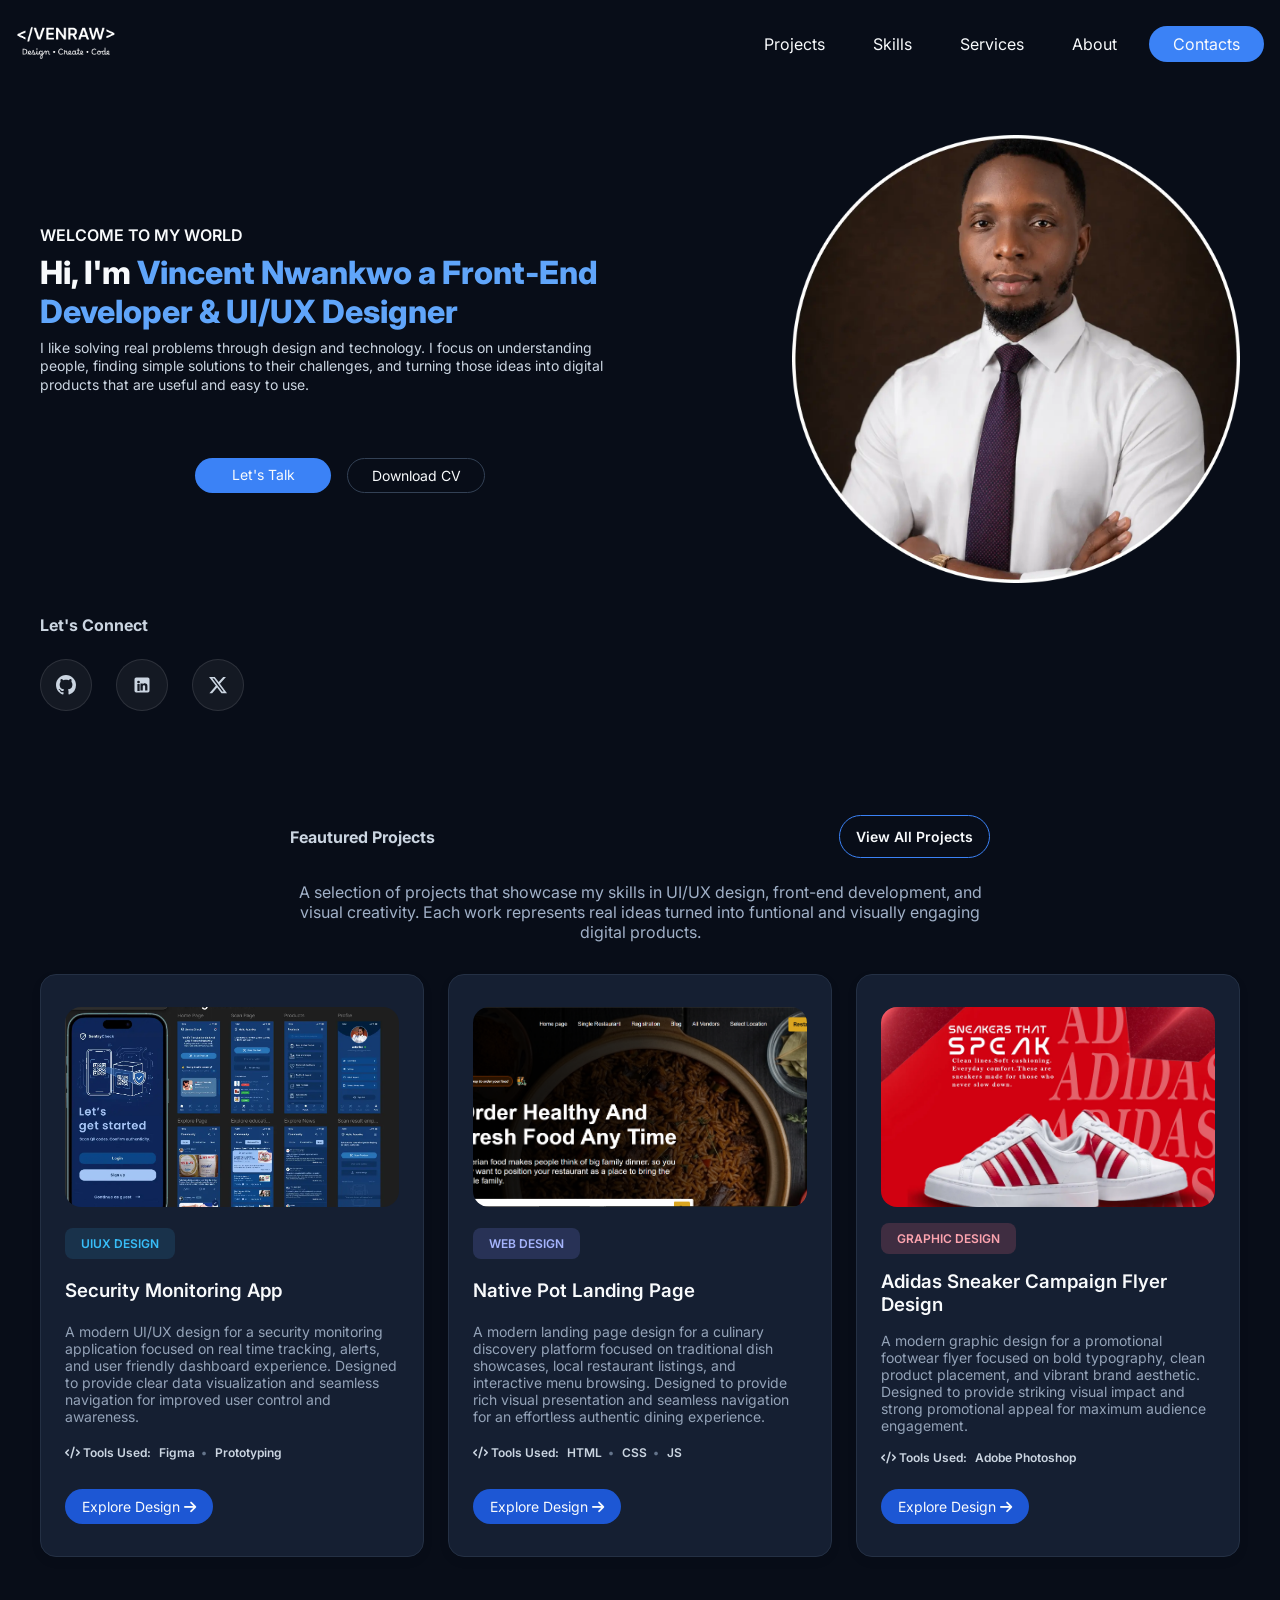
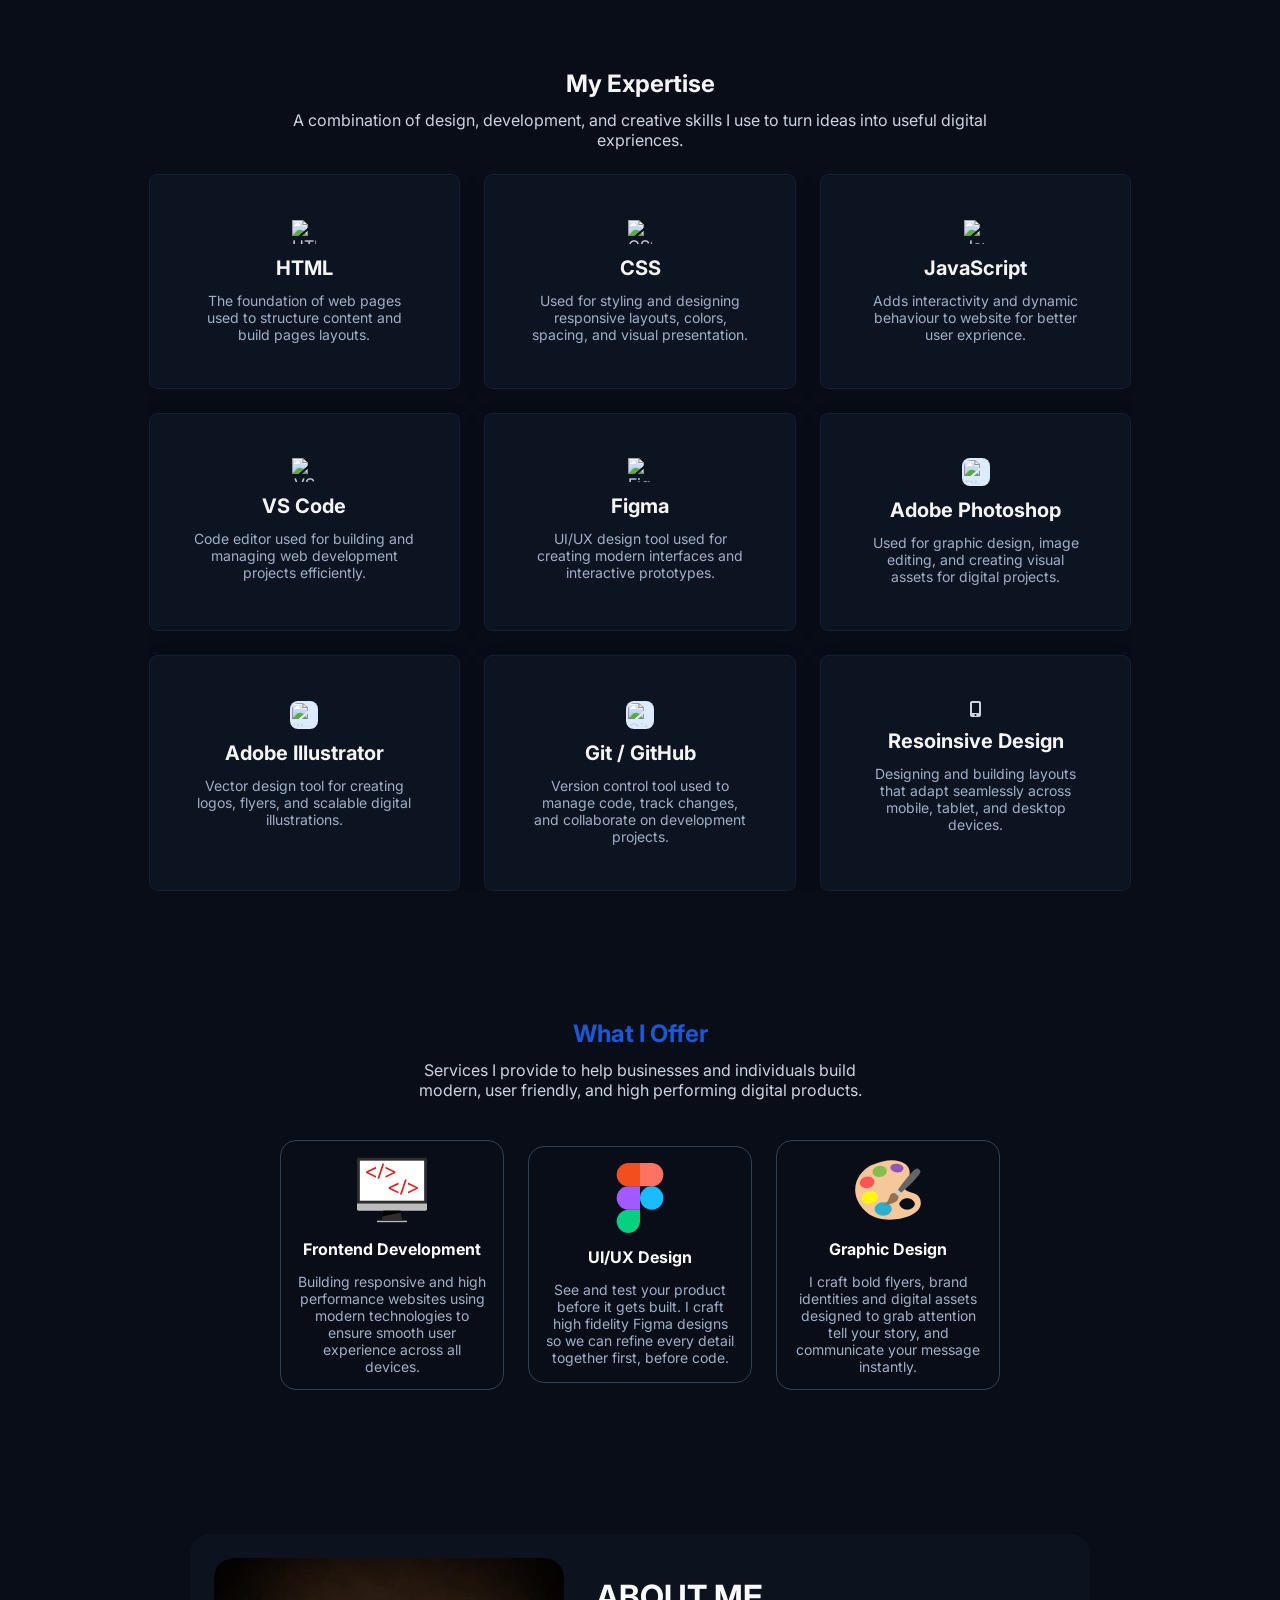
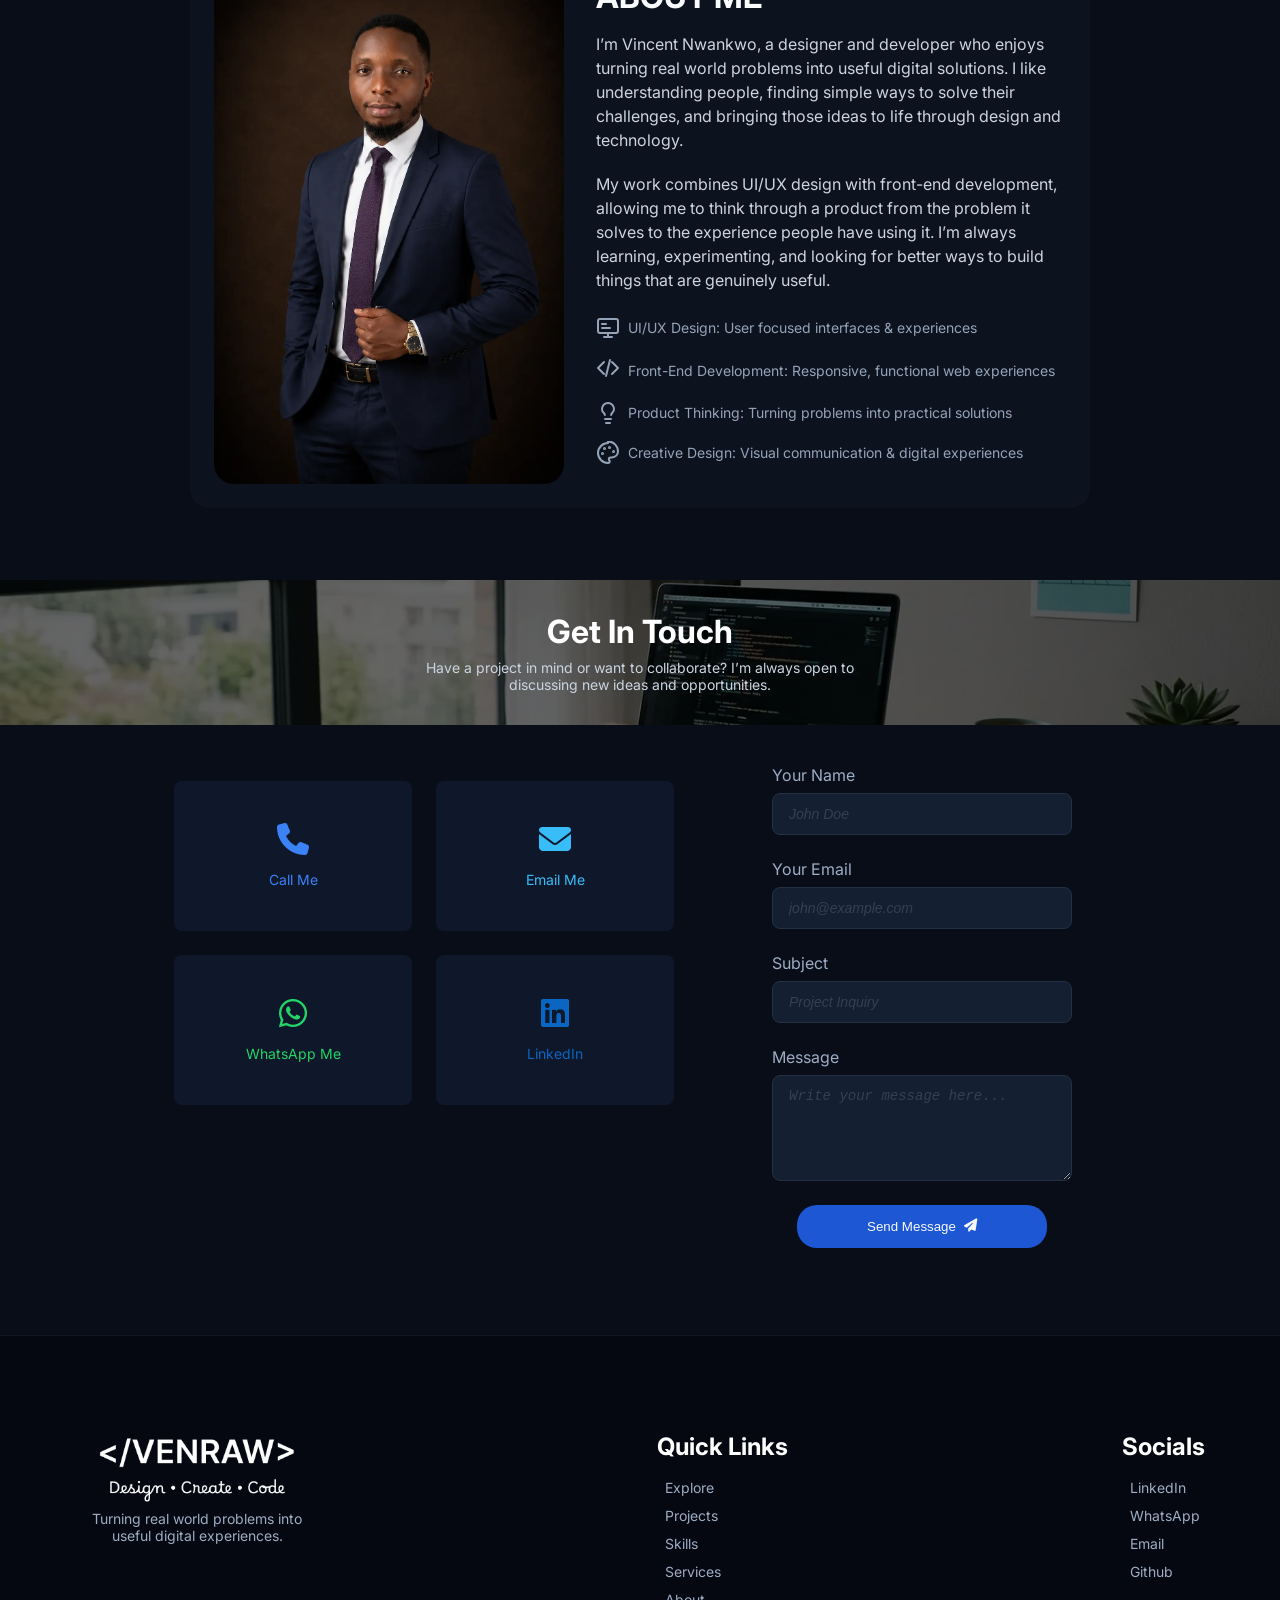
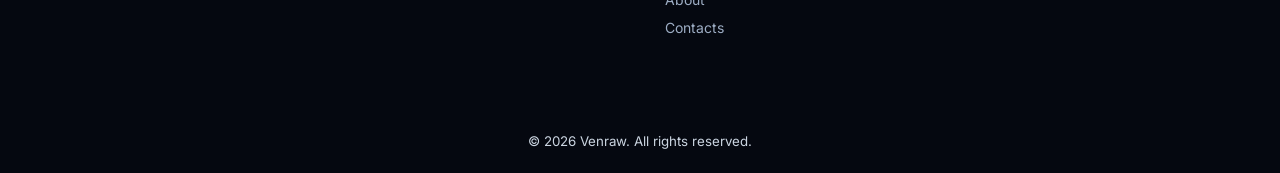
==== index.html @ 423391ce "repaired the broken link on my form" ====
<!DOCTYPE html>
<html lang="en">
<head>
    <meta charset="UTF-8">
    <meta name="viewport" content="width=device-width, initial-scale=1.0">

    <!--------------------------------FONT LINK-------------------------------------->
    <link href="https://fonts.googleapis.com/css2?family=Poppins:wght@300;400;600;700&display=swap" rel="stylesheet">
    <link href="https://fonts.googleapis.com/css2?family=Inter:wght@300;400;500;600;700&display=swap" rel="stylesheet">
    <link rel="stylesheet" href="https://cdnjs.cloudflare.com/ajax/libs/font-awesome/6.5.1/css/all.min.css">
    <link rel="stylesheet" href="https://cdnjs.cloudflare.com/ajax/libs/font-awesome/6.5.1/css/all.min.css">

    <!--------CSS STYLE SHEET------------------->
    <link rel="stylesheet" href="portfolio.css">

    <title>Venraw Portfolio</title>
</head>
<body>
    
    <!-- ======================================================================= -->
    <!-- TOP SECTION                                                            -->
    <!-- ======================================================================= -->
    
    <section class="top-section">

        <!--------------------------------BRIEF BIO-------------------------------------->
        <header class="navLinks-logo">
            <div>
                <img src="figma Ven Logo.png" alt="" width="100">
            </div>

            <div class="overlay" id="overlay"></div>

            <nav class="nav-link">
                <div class="menu-content">
                    <ul>
                        <button class="close-btn" id="close-btn">&times;</button>

                        <li class="nav-link2">
                            <a href="">Projects</a>
                        </li>
                        
                        <li class="nav-link2">
                            <a href="">Skills</a>
                        </li>

                        <li class="nav-link2">
                            <a href="">Services</a>
                        </li>

                        <li class="nav-link2">
                            <a href="">About</a>
                        </li>

                        <li>
                            <a href="" class="contacts">Contacts</a>
                        </li>
                    </ul>
                </div>
            </nav>

            <button class="menu-btn" aria-label="Toggle Menu">
                <i class="fa-solid fa-bars" class="menu-btn"></i>
            </button>

        </header>


        <!----------------------------HERO SECTION-------------------------------------->
        <article class="hero-section">
            <div class="hero-text">
                <p class="welcome-to-world">WELCOME TO MY WORLD</p>
                
                <h1>Hi, I'm <span class="hero-textspan">Vincent Nwankwo a Front-End Developer & UI/UX Designer</span></h1>

                <p id="brief-bio">I like solving real problems through design and technology. I focus on understanding people, finding simple solutions to their challenges, and turning those ideas into digital products that are useful and easy to use.</p>

                <div class="download-talk">
                    <a href="https://wa.me/2347018208001" target="_blank" rel="noopener" class="lets-talk">Let's Talk</a>
                    
                    <a href="vincent CV.docx" download class="download-cv">Download CV</a>
                </div>


            </div>

            <img src="profile-pic.webp" alt="" width="400" loading="lazy" class="profile-picture">
        </article>

        <!----------------------------SOCIAL CONNECT-------------------------------------->
        <div class="social-connect">
            <h4>Let's Connect</h4>

            <div class="social-account">
                <a href="https://github.com/venraw" target="_blank" aria-label="GitHub">
                        <svg xmlns="http://www.w3.org/2000/svg" width="24" height="24" viewBox="0 0 24 24" fill="currentColor">
                        <path d="M12 0C5.37 0 0 5.37 0 12c0 5.31 3.435 9.795 8.205 11.385.6.105.825-.255.825-.57 0-.285-.015-1.23-.015-2.235-3.015.555-3.795-.735-4.035-1.41-.135-.345-.72-1.41-1.23-1.695-.42-.225-1.02-.78-.015-.795.945-.015 1.62.87 1.845 1.23 1.08 1.815 2.805 1.305 3.495.99.105-.78.42-1.305.765-1.605-2.67-.3-5.46-1.335-5.46-5.925 0-1.305.465-2.385 1.23-3.225-.12-.3-.54-1.53.12-3.18 0 0 1.005-.315 3.3 1.23.96-.27 1.98-.405 3-.405s2.04.135 3 .405c2.295-1.56 3.3-1.23 3.3-1.23.66 1.65.24 2.88.12 3.18.765.84 1.23 1.905 1.23 3.225 0 4.605-2.805 5.625-5.475 5.925.435.375.81 1.095.81 2.22 0 1.605-.015 2.895-.015 3.3 0 .315.225.69.825.57A12.02 12.02 0 0024 12c0-6.63-5.37-12-12-12z"/>
                    </svg>
                </a>


                <a href="https://www.linkedin.com/in/vincent-nwankwo-5ba772208?utm_source=share_via&utm_content=profile&utm_medium=member_android" target="_blank" aria-label="LinkedIn">
                        <svg xmlns="http://www.w3.org/2000/svg" width="24" height="24" viewBox="0 0 24 24" fill="currentColor">
                            <path d="M19 3a2 2 0 0 1 2 2v14a2 2 0 0 1-2 2H5a2 2 0 0 1-2-2V5a2 2 0 0 1 2-2h14m-.5 15.5v-5.3a3.26 3.26 0 0 0-3.26-3.26c-.85 0-1.84.52-2.28 1.3v-1.11h-2.79v8.37h2.79v-4.93c0-.77.62-1.4 1.39-1.4a1.4 1.4 0 0 1 1.4 1.4v4.93h2.75M6.46 10.9v8.37H9.2V10.9H6.46M7.83 6.78a1.63 1.63 0 1 0 0 3.26 1.63 1.63 0 0 0 0-3.26z"/>
                        </svg>
                </a>


                <a href="https://x.com/V3NRAW" target="_blank" aria-label="X (formerly Twitter)">
                        <svg xmlns="http://www.w3.org/2000/svg" width="24" height="24" viewBox="0 0 24 24" fill="currentColor">
                            <path d="M18.244 2.25h3.308l-7.227 8.26 8.502 11.24H16.17l-5.214-6.817L4.99 21.75H1.68l7.73-8.835L1.254 2.25H8.08l4.713 6.231zm-1.161 17.52h1.833L7.084 4.126H5.117z"/>
                        </svg>
                </a>
            </div>

        </div>

    </section>


    <!-- ======================================================================= -->
    <!-- PROJECT SECTION                                                            -->
    <!-- ======================================================================= -->
    <section class="project-section">
         <!--------------------------------PROJECT LIST & CARD-------------------------------------->
        <div class="project-list">

            <div class="project-heading-all">
                <div class="project-list-heading">
                    <h4>Feautured Projects</h4>
                    <a href="" target="_blank" aria-label="Projects">View All Projects</a>
                </div>

                <p class="project-intro">A selection of projects that showcase my skills in UI/UX design, front-end development, and visual creativity. Each work represents real ideas turned into funtional and visually engaging digital products.</p>
            </div>

            <div class="project-card-all">

                <div class="project-card">
                    <img src="sentrycheck 2.webp" alt="sentrycheck" class="product-screenshot" loading="lazy">

                    <p class="project-type">UIUX DESIGN</p>

                    <h3>Security Monitoring App</h3>

                    <p class="project-description">
                        A modern UI/UX design for a security monitoring application focused on real time tracking, alerts, and user friendly dashboard experience. Designed to provide clear data visualization and seamless navigation for improved user control and awareness.
                    </p>

                    <div class="project-tools">
                        <span><i class="fa-solid fa-code"></i> Tools Used:</span>
                        <span class="tech-tag">Figma</span>
                        <!----<span class="tech-tag">Design System</span>-->
                        <span class="tech-tag">Prototyping</span>
                    </div>

                    <a href="#" class="explore-btn">
                        Explore Design <i class="fa-solid fa-arrow-right"></i>
                    </a>

                </div>

                <div class="project-card">
                    <img src="Restaurant.png" alt="sentrycheck" class="product-screenshot" loading="lazy">

                    <p class="project-type2">WEB DESIGN</p>

                    <h3>Native Pot Landing Page</h3>

                    <p class="project-description">
                        A modern landing page design for a culinary discovery platform focused on traditional dish showcases, local restaurant listings, and interactive menu browsing. Designed to provide rich visual presentation and seamless navigation for an effortless authentic dining experience.
                    </p>

                    <div class="project-tools">
                        <span><i class="fa-solid fa-code"></i> Tools Used:</span>
                        <span class="tech-tag">HTML</span>
                        <span class="tech-tag">CSS</span>
                        <span class="tech-tag">JS</span>
                    </div>

                    <a href="#" class="explore-btn">
                        Explore Design <i class="fa-solid fa-arrow-right"></i>
                    </a>

                </div>

                <div class="project-card">
                    <img src="Adiddas flyer 2.webp" alt="sentrycheck" class="product-screenshot" loading="lazy">

                    <p class="project-type3">GRAPHIC DESIGN</p>

                    <h3>Adidas Sneaker Campaign Flyer Design</h3>

                    <p class="project-description">
                        A modern graphic design for a promotional footwear flyer focused on bold typography, clean product placement, and vibrant brand aesthetic. Designed to provide striking visual impact and strong promotional appeal for maximum audience engagement.
                    </p>

                    <div class="project-tools">
                        <span><i class="fa-solid fa-code"></i> Tools Used:</span>
                        <span class="tech-tag">Adobe Photoshop</span>
                        <!---<span class="tech-tag">Adobe Illustrator</span>--->
                    </div>

                    <a href="#" class="explore-btn">
                        Explore Design <i class="fa-solid fa-arrow-right"></i>
                    </a>

                </div>

            </div>

        </div>


         <!--------------------------------MY EXPERTISE-------------------------------------->
         <div class="my-expertise">
            <div class="expertise-heading">
                <h2>My Expertise</h2>
                <p>A combination of design, development, and creative skills I use to turn ideas into useful digital expriences.</p>
            </div>

            <div class="expertise-card-all">
                
                <div class="expertis-card">
                    <img src="https://cdn.jsdelivr.net/gh/devicons/devicon/icons/html5/html5-original.svg" alt="HTML5 Logo" width="24" height="24">
                    <h2>HTML</h2>
                    <P>The foundation of web pages used to structure content and build pages layouts.</P>
                </div>

                <div class="expertis-card">
                    <img src="https://cdn.jsdelivr.net/gh/devicons/devicon/icons/css3/css3-original.svg" alt="CSS3 Logo" width="24" height="24">
                    <h2>CSS</h2>
                    <P>Used for styling and designing responsive layouts, colors, spacing, and visual presentation.</P>
                </div>

                <div class="expertis-card">
                    <img src="https://cdn.jsdelivr.net/gh/devicons/devicon/icons/javascript/javascript-original.svg" alt="JavaScript Logo" width="24" height="24">
                    <h2>JavaScript</h2>
                    <P>Adds interactivity and dynamic behaviour to website for better user exprience.</P>
                </div>

                <div class="expertis-card">
                    <img src="https://cdn.jsdelivr.net/gh/devicons/devicon/icons/vscode/vscode-original.svg" alt="VS Code Logo" width="24" height="24">
                    <h2>VS Code</h2>
                    <P>Code editor used for building and managing web development projects efficiently.</P>
                </div>

                <div class="expertis-card">
                    <img src="https://cdn.jsdelivr.net/gh/devicons/devicon/icons/figma/figma-original.svg" alt="Figma Logo" width="24" height="24">
                    <h2>Figma</h2>
                    <P>UI/UX design tool used for creating modern interfaces and interactive prototypes.</P>
                </div>

                <div class="expertis-card">
                    <img src="https://cdn.jsdelivr.net/gh/devicons/devicon/icons/photoshop/photoshop-plain.svg" alt="Photoshop Logo" width="24" height="24" class="photoshop">
                    <h2>Adobe Photoshop</h2>
                    <P>Used for graphic design, image editing, and creating visual assets for digital projects.</P>
                </div>

                <div class="expertis-card">
                    <img src="https://cdn.jsdelivr.net/gh/devicons/devicon/icons/illustrator/illustrator-plain.svg" alt="Illustrator Logo" width="24" height="24" class="illustrator">
                    <h2>Adobe Illustrator</h2>
                    <P>Vector design tool for creating logos, flyers, and scalable digital illustrations.</P>
                </div>

                <div class="expertis-card">
                    <img src="https://cdn.jsdelivr.net/gh/devicons/devicon/icons/github/github-original.svg" alt="GitHub Logo" width="24" height="24" class="github">
                    <h2>Git / GitHub</h2>
                    <P>Version control tool used to manage code, track changes, and collaborate on development projects.</P>
                </div>

                <div class="expertis-card">
                    <i class="fa-solid fa-mobile-screen-button"></i>
                    <h2>Resoinsive Design</h2>
                    <P>Designing and building layouts that adapt seamlessly across mobile, tablet, and desktop devices.</P>
                </div>
                
            </div>
            

         </div>

    </section>



    <!-- ======================================================================= -->
    <!-- OFFER & BIO SECTION                                                            -->
    <!-- ======================================================================= -->

    <section class="offer-bio-section">

        <!--------------------------------OFFER SECTION-------------------------------------->
        <div class="my-offer-all">

            <div class="my-offer-heading">
                <h1>What I Offer</h1>
                <p>Services I provide to help businesses and individuals build modern, user friendly, and high performing digital products.</p>

            </div>

            <div class="offer-card-list">

                <div class="offer-card">
                    <img src="code-website.svg" alt="">
                    <h3>Frontend Development</h3>
                    <p>Building responsive and high performance websites using modern technologies to ensure smooth user experience across all devices.</p>
                </div>

                <div class="offer-card">
                    <img src="figma.svg" alt="">
                    <h3>UI/UX Design</h3>
                    <p>
                        See and test your product before it gets built. I craft high fidelity Figma designs so we can refine every detail together first, before code.
                    </p>
                </div>

                <div class="offer-card">
                    <img src="artist-palette.svg" alt="">
                    <h3>Graphic Design</h3>
                    <p>I craft bold flyers, brand identities and digital assets designed to grab attention tell your story, and communicate your message instantly.</p>
                </div>

            </div>

        </div>

        <!--------------------------------BIO SECTION-------------------------------------->
        <div class="my-bio-section">
            <div class="bio-card">

                <img src="Vincent Suit.webp" alt="">

                <div class="bio-heading">

                    <h1>ABOUT ME</h1>

                    <p>
                        I’m Vincent Nwankwo, a designer and developer who enjoys turning real world problems into useful digital solutions. I like understanding people, finding simple ways to solve their challenges, and bringing those ideas to life through design and technology.
                    </p>
                    <br>
                    <p class="second-paragraph">
                        My work combines UI/UX design with front-end development, allowing me to think through a product from the problem it solves to the experience people have using it. I’m always learning, experimenting, and looking for better ways to build things that are genuinely useful.
                    </p>

                    <div class="bio-fillup">
                        <p>
                            <svg xmlns="http://www.w3.org/2000/svg" width="24" height="24" viewBox="0 0 24 24" fill="none" stroke="currentColor" stroke-width="2" stroke-linecap="round" stroke-linejoin="round">
                            <rect x="2" y="3" width="20" height="14" rx="2" ry="2"/>
                            <line x1="8" y1="21" x2="16" y2="21"/>
                            <line x1="12" y1="17" x2="12" y2="21"/>
                            <path d="M6 8h4"/>
                            <path d="M6 12h8"/>
                            </svg> UI/UX Design: User focused interfaces & experiences
                        </p>
                        
                        <p>
                            <span><svg xmlns="http://www.w3.org/2000/svg" width="24" height="24" viewBox="0 0 24 24" fill="none" stroke="currentColor" stroke-width="2" stroke-linecap="round" stroke-linejoin="round">
                            <polyline points="16 18 22 12 16 6"/>
                            <polyline points="8 6 2 12 8 18"/>
                            <line x1="14" y1="4" x2="10" y2="20"/>
                            </svg></span>
                            Front-End Development: Responsive, functional web experiences
                        </p>

                        <p>
                            <svg xmlns="http://www.w3.org/2000/svg" width="24" height="24" viewBox="0 0 24 24" fill="none" stroke="currentColor" stroke-width="2" stroke-linecap="round" stroke-linejoin="round">
                            <path d="M9 18h6"/>
                            <path d="M10 22h4"/>
                            <path d="M15.09 14c.18-.98.65-1.74 1.41-2.5A4.65 4.65 0 0 0 18 8 6 6 0 0 0 6 8c0 1.55.59 2.92 1.5 3.5.76.76 1.23 1.52 1.41 2.5"/>
                            </svg>
                            Product Thinking: Turning problems into practical solutions
                        </p>

                        <p>
                            <svg xmlns="http://www.w3.org/2000/svg" width="24" height="24" viewBox="0 0 24 24" fill="none" stroke="currentColor" stroke-width="2" stroke-linecap="round" stroke-linejoin="round">
                            <circle cx="13.5" cy="6.5" r=".5" fill="currentColor"/>
                            <circle cx="17.5" cy="10.5" r=".5" fill="currentColor"/>
                            <circle cx="8.5" cy="7.5" r=".5" fill="currentColor"/>
                            <circle cx="6.5" cy="12.5" r=".5" fill="currentColor"/>
                            <path d="M12 2C6.5 2 2 6.5 2 12s4.5 10 10 10c.92 0 1.7-.75 1.7-1.67 0-.42-.16-.82-.44-1.12-.27-.3-.43-.7-.43-1.12 0-.92.75-1.67 1.67-1.67H16c3.3 0 6-2.7 6-6 0-5.5-4.5-10-10-10z"/>
                            </svg>
                            Creative Design: Visual communication & digital experiences
                        </p>
                    </div>
                    
                </div>

            </div>

        </div>

    </section>



    
    <!-- ======================================================================= -->
    <!-- GET IN TOUCH & FOOTER SECTION                                                 -->
    <!-- ======================================================================= -->


    <footer class="get-intouch-footer">

            <div>
                <div class="get-in-touch">
                    <div class="intouch-text">
                        <h1>Get In Touch</h1>
                        <p>Have a project in mind or want to collaborate? I’m always open to discussing new ideas and opportunities.</p>
                    </div>
                </div>

                <div class="form-contact">
                    <div class="contact-section">
                        <a href="tel:+2347018208001" class="contact-btn1">
                            <i class="fa-solid fa-phone"></i> Call Me
                        </a>


                        <a href="mailto:venraw225@gmail.com" class="contact-btn2">
                            <i class="fa-solid fa-envelope"></i> Email Me
                        </a>

                        
                        <a href="https://wa.me/2347018208001" target="_blank" rel="noopener" class="contact-btn3">
                            <i class="fa-brands fa-whatsapp"></i> WhatsApp Me
                            <!---- <p class="detail-info">Available for quick response</p>--->
                        </a>

                        
                        <a href="https://www.linkedin.com/in/vincent-nwankwo-5ba772208" target="_blank" rel="noopener" class="contact-btn4">
                            <i class="fa-brands fa-linkedin"></i> LinkedIn
                        </a>


                    </div>

                   <div class="form-all">
                        <form id="contact-form" action="https://api.web3forms.com/submit" method="POST">
                            <input type="hidden" name="access_key" value="7becaadd-bcbf-43ae-8bd9-9f5692183024">
                            <input type="hidden" name="subject" value="New Portfolio Message from Client">
                            
                            <div class="form-row">
                                <div class="form-group">
                                    <label for="name">Your Name</label>
                                    <input type="text" id="name" name="name" placeholder="John Doe" required>
                                </div>

                                <div class="form-group">
                                    <label for="email">Your Email</label>
                                    <input type="email" id="email" name="email" placeholder="john@example.com" required>
                                </div>

                                <div class="form-group">
                                    <label for="user-subject">Subject</label>
                                    <input type="text" id="user-subject" name="user_subject" placeholder="Project Inquiry" required>
                                </div>

                                <div class="form-group">
                                    <label for="message">Message</label>
                                    <textarea id="message" name="message" rows="5" placeholder="Write your message here..." required></textarea>
                                </div>

                                <button type="submit" class="send-btn">
                                    Send Message <i class="fa-solid fa-paper-plane"></i>
                                </button>

                                <!-- Status message output -->
                                <div id="form-result" style="margin-top: 15px; font-size: 14px;"></div>
                            </div>
                        </form>
                    </div>
                </div>
            </div>


            <div class="main-footer">
                <div class="footer-section">

                    <div class="logo-text">
                        <img src="figma Ven Logo.png" alt="venraw logo">

                        <p>Turning real world problems into useful digital experiences.</p>
                    </div>

                    <ul class="quick-links">
                        <h2>Quick Links</h2>

                        <li><a href="">Explore</a></li>

                        <li><a href="">Projects</a></li>

                        <li><a href="">Skills</a></li>

                        <li><a href="">Services</a></li>

                        <li><a href="">About</a></li>

                        <li><a href="">Contacts</a></li>
                    </ul>

                    <ul class="quick-links">
                        <h2>Socials</h2>

                        <li><a href="
                            https://www.linkedin.com/in/vincent-nwankwo-5ba772208?utm_source=share_via&utm_content=profile&utm_medium=member_android 
                            " target="_blank" aria-label="LinkedIn">LinkedIn</a></li>

                        <li><a href="https://wa.me/2347018208001" target="_blank" rel="noopener">WhatsApp</a></li>

                        <li><a href="mailto:venraw225@gmail.com" target="_blank" rel="noopener">Email</a></li>

                        <li><a href="
                            https://github.com/venraw" target="_blank" aria-label="GitHub
                            ">Github</a></li>
                    </ul>

                </div>
                
                <p class="rights-reserved"><small>&copy; <span id="current-year"></span> Venraw. All rights reserved.</small></p>
            </div>
    </footer>






    <script>

        const menuBtn = document.querySelector('.menu-btn');
        const overlay = document.querySelector('.overlay');
        const navBtn = document.querySelector('nav ul');
        const closeBtn = document.querySelector('.close-btn')

        menuBtn.addEventListener('click', () => {
            navBtn.classList.add('active');
            overlay.classList.add('active');
            document.body.classList.add('menu-open');
        })

        const closeMenu = () => {
            navBtn.classList.remove('active');
            overlay.classList.remove('active');
            document.body.classList.remove('menu-open');
        };

        closeBtn.addEventListener('click', closeMenu);
        overlay.addEventListener('click', closeMenu)
        
    </script>

    <script>
        document.getElementById('current-year').textContent = new Date().getFullYear();
    </script>
    
    
</body>
</html>
---- portfolio.css ----
* {
    padding:  0;
    margin: 0; 
    /*box-sizing: border-box;*/
}


body {
    overflow-x: hidden;
    overflow-y: auto;
    font-family: 'inter', sans-serif;
    
    color: #CBD5E1;
    background-color: #080d18;
}

body::-webkit-scrollbar {
    display: none;
}

a, li {
    text-decoration: none;
    list-style: none;
    color: #f8fafc;
}

/*===============================================================
                         TOP SECTION
================================================================*/

/*--------------------NAV BAR---------------------------------*/

.top-section {
    background-color: #080d18;
    display: flow-root;
}

.navLinks-logo {
    display: flex;
    justify-content: space-between;
    align-items: center;
    margin-inline: 16px;
    margin-block: 24px 72px;
}

.navLinks-logo h1 {
    color: #f8fafc;
}

nav ul{
    display: flex;
    align-items: center;
    gap: 16px;
}

.nav-link2 {
    padding: 8px 16px;
    transition: color 0.25s ease;
}
.nav-link2 a:hover {
    color: #60a5fa;
}

.contacts {
    padding: 8px 24px;
    border-radius: 20px;
    background-color: #3b82f6;
}
.contacts:hover {
    background-color: #1d57d4;
}

.menu-btn {
    display: none;
    background: transparent;
    border: none;
    color: #F8FAFC;
    font-size: 24px;
    cursor: pointer;
    z-index: 1001;
}

.close-btn{
    display: none;
    background: transparent;
    border: none;
    color: #F8FAFC;
    font-size: 40px;
    cursor: pointer;
    z-index: 1001;
}



/*-----------------------BRIEF BIO---------------------------------*/
.hero-section {
    display: flex;
    align-items: center;
    flex-wrap: wrap;
    justify-content: space-between;
    margin-inline: clamp(16px, 5vw, 40px);
    margin-bottom: 32px;

    gap: clamp(24px, 4vw, 48px);
}


.profile-picture {
    width: clamp(280px, 35vw, 480px);
    aspect-ratio: 1 / 1;          /* Forces a perfect 1:1 square ratio */
    object-fit: cover;            
    max-width: 100%;
    height: auto;
}

.hero-text {
    display: flex;
    flex-direction: column;
    gap: 8px;
    max-width: 600px;
    width: 100%;

    flex: 1 1 300px;
}

.hero-text, 
.hero-text p, 
.hero-text h1 {
    color: #F8FAFC;
}

#brief-bio {
    font-size: clamp(12px, 1.5vw, 14px);
    color: #CBD5E1;
    line-height: 1.3;
}

.hero-text h1 {
    font-size: clamp(24px, 3.5vw, 32px);
    font-weight: 800;
}

.welcome-to-world {
    font-size: clamp(14px, 1.8vw, 16px);
    font-weight: 600;
}

.hero-textspan {
    color: #60a5fa;
}

.download-talk {
    margin-top: 56px;
    margin-inline: auto;
    display: flex;
    gap: 16px;
    font-size: 14px;
    width: 100%;
    max-width: 290px;
}
.download-talk a {
    flex: 1;
    text-align: center;
    padding: 8px 16px;
    border-radius: 40px;
    white-space: nowrap;
}
.lets-talk {
    background-color: #3B82F6;
    color: #F8FAFC;
}
.lets-talk:hover{
    background-color: #1d57d4;
}
.download-cv {
    background-color: transparent;
    color: #F8FAFC;
    border: 1px solid #334155;
}
.download-cv:hover {
    background: rgb(59, 130, 246, 0.10);
    border-color: #3b82f6;
    color: #60a5fa;
}


/*--------------------SOCIAL CONNECT---------------------------------*/
.social-connect {
    display: flex;
    flex-direction: column;
    align-items: flex-start;
    gap: 24px;
    margin-bottom: 32px;
    margin-inline: clamp(16px, 5vw, 40px);
}
.social-account {
    display: flex;
    gap: 24px;
}
.social-account a {
    display: flex;
    align-items: center;
    justify-content: center;
    width: 50px;
    height: 50px;
    border-radius: 50%;
    background-color: rgba(255, 255, 255, 0.05);
    border: 1px solid rgba(255, 255, 255, 0.1);
    transition: all 0.3s ease;
}

.social-account a svg {
    width: 20px;
    height: 20px;
    fill: #CBD5E1;
    transition: fill 0.3s ease;
}

.social-account a:hover {
    background-color: #3b82f6;
    border-color: #3b82f6;
    transform: translateY(-3px);
}
.social-account a:hover svg {
    fill: #ffffff;
}






/*===============================================================
                         PROJECT SECTION
================================================================*/

.project-section {
    background-color: #080d18;
    display: flow-root;

    display: flex;
    flex-direction: column;
    align-items: center;
}

.project-list {
    margin-block: 72px;
    margin-inline: clamp(16px, 5vw, 40px);
}

.project-list-heading {
    display: flex;
    align-items: center;
    gap: 12px;
    width: 100%;
    max-width: 700px;
    justify-content: space-between;
    margin-inline: auto;
}

.project-heading-all {
    margin-bottom: 32px;
    justify-content: center;
}

.project-list-heading h2 {
    font-size: clamp(12px, 1.8vw, 16px);
    white-space: nowrap;
    color: #F8FAFC;
}

.project-list-heading a {
    background-color: transparent;
    border: 1px solid #3b82f6;
    padding: clamp(8px, 1.2vw, 12px) clamp(14px, 2.5vw, 16px);
    font-size: clamp(12px, 1.5vw, 14px);
    display: inline-block;
    white-space: nowrap;
    border-radius: 30px;
    font-weight: 600;
    transition: fill 0.3s ease;
}

.project-list-heading a:hover {
    /*background-color: #1d57d4;*/
    background-color: #2563eb;
    color: white;
}

.project-intro {
    width: 100%;
    max-width: 700px;
    margin-inline: auto;
    margin-top: 24px;
    font-size: clamp(14px, 1.8vw, 16px);
    color: #a0b0c7;
    text-align: center;
}


/*--------------------PROJECT CARD SECTION---------------------------------*/
.project-card-all {
    margin-bottom: 24px;
    display: grid;
    /*grid-template-columns: repeat(auto-fit, minmax(300px, 1fr));*/
    gap: 24px;

    width: 100%;
    max-width: 1200px;  

    grid-template-columns: repeat(3, 1fr);
    box-sizing: border-box;
}

.project-card {
    padding: 32px 24px;
    border-radius: 16px;
    background: #151f32;
    border: 1px solid #243044;
    width: 100%;
    max-width: fit-content;
    display: flex;
    flex-direction: column;
    align-items: flex-start;
    overflow: hidden;

    justify-content: space-between;

    transition: transform 0.3s;

    box-shadow: 0 4px 12px rgba(0, 0, 0, 0.05);
}
.project-card:hover {
    transform: translateY(0);
    border-color: #334155;
}


.product-screenshot {
    width: 100%;
    max-width: 400px;
    height: 200px;
    border-radius: 16px;
    margin-bottom: 16px;

    object-fit: cover;
}

.project-type, .project-type3, .project-type2 {
    padding: 8px 16px;
    font-size: clamp(10px, 1.8vw, 12px);
    background: rgba(58, 189, 248, 0.12);
    /* border: 1px solid rgba(56, 189, 248, 0.3); */
    color: #38bdf8;
    width: max-content;
    margin-bottom: 16px;
    border-radius: 8px;
    font-weight: 600;
}

.project-type2 {
    color: #a5b4fc;
    background: rgba(129, 140, 248, 0.18);
}

.project-type3 {
    color: #fda4af;
    background: rgba(251, 113, 133, 0.18);
}


.project-card h3 {
    width: 100%;
    max-width: 400px;
    
    margin-bottom: 16px;
    color: #f8fafc;
    font-weight: 600;
}

.project-description {
    width: 100%;
    max-width: 400px;
    font-size: clamp(12px, 1.8vw, 14px);
    color: #94a3b8;
    margin-bottom: 16px;
}

.project-tools {
    font-size: clamp(10px, 1.8vw, 12px);
    margin-bottom: 24px;
    justify-content: flex-start;
    font-weight: 600;

    display: flex;
    align-items: center;
    justify-content: center;
    gap: 8px;
}

.project-tools .tech-tag:not(:last-child)::after {
    content: "•";
    margin-left: 6px; 
    color: #64748b;    
}

.explore-btn {
    font-size: clamp(12px, 1.8vw, 14px);
    background: #1d57d4;
    padding: 8px 16px;
    border-radius: 20px;
    border: 1px solid transparent;
    
    transition: transform 0.3s;
}

.explore-btn:hover {
    transform: translateX(6px);
}



/*--------------------MY EXPERTISE SECTION---------------------------------*/

.expertise-heading {
    display: flex;
    flex-direction: column;
    align-items: center;
    gap: 12px;
    margin-bottom: 24px;
    font-size: clamp(14px, 1.8vw, 16px);
    width: 100%;
    max-width: 700px;
    margin-inline: auto;
}

.expertise-heading h2, .expertis-card h2 {
    color: whitesmoke;
}

.expertis-card h2 {
    font-size: clamp(14px, vw, 16px);
}


.expertise-heading p {
    text-align: center;
    /*color: #a0b0c7;*/
    font-size: clamp(14px, 1.8vw, 16px);
}
.my-expertise {
    padding: 16px;
    margin-bottom: 72px;
    box-sizing: border-box;
    margin-inline: auto;
}


/*--------------------MY EXPERTISE CARD---------------------------------*/

.expertise-card-all {
    display: grid;
    grid-template-columns: repeat(3, 1fr);
    gap: 24px;

    /*grid-template-columns: repeat(auto-fit, minmax(240px, 1fr));*/
    box-sizing: border-box;
    overflow: hidden;
}

.expertis-card {
    display: flex;
    flex-direction: column;
    align-items: center;
    margin-inline: auto;
    gap: clamp(6px, 1.5vw, 12px);
    width: 100%;
    /*max-width: clamp(220px, 85vw, 300px);*/
    max-width: fit-content;
    padding: clamp(12px, 3.5vw, 13.64vw);
    /*background: #1e293b;*/
    background-color: #0c1321;
    border: 1px solid #141f35;
    border-radius: 8px;
    text-align: center;
    box-shadow: 0 8px 24px rgba(0, 0, 0, 0.10);
    box-sizing: border-box;
}
.expertis-card p {
    font-size: clamp(12px, 1.8vw, 14px);
    color: #a0b0c7;
    width: 100%;
    max-width: 220px;
}
.expertis-card h2 {
    font-size: clamp(16px, 0.45vw + 14.5px, 20px);
}

.photoshop, .illustrator, .github {
    background-color: #dcebff;
    padding: 2px;
    border-radius: 8px;
}





/*===============================================================
                         OFFER & BIO SECTION 
================================================================*/

.offer-bio-section {
    background: #080d18;
    display: flow-root;
}

.my-offer-all {
    padding: 24px 0;
    margin-bottom: 120px;
    /*background-color: #0c1321;*/
    display: flex;
    flex-direction: column;
    align-items: center;
    text-align: center;
    box-sizing: border-box;
    /*overflow: hidden;*/

    gap: 24px;
    margin-inline: auto;
}

.my-offer-heading {
    display: flex;
    flex-direction: column;
    align-items: center;
    gap: 12px;
    font-size: clamp(14px, 1.8vw, 16px);
    width: 100%;
    max-width: 500px;
    margin-inline: auto;
    padding: 16px;
    box-sizing: border-box;
}

.my-offer-heading h1 {
    color: #1d57d4;
    max-width: 100%;
    word-break: break-word;
}

.my-offer-heading p {
    text-align: center;
    font-size: clamp(12px, 1.8vw, 16px);
    width: 100%;
    /*color: #a0b0c7;*/
}


/*--------------------OFFER CARD-------------------------------*/

.offer-card-list {
    display: flex;
    align-items: center;
    gap: 24px;
    box-sizing: border-box;
    overflow: hidden;
}


.offer-card {
    width: 100%;
    max-width: clamp(260px, 20vw + 180px, 300px);;
    /*height: 230px;*/
    min-height: clamp(180px, 5.68vw + 161.8px, 230px);
    display: flex;
    flex-direction: column;
    gap: clamp(8px, 1.2vw, 14px);
    align-items: center;
    justify-content: center;
    text-align: center;
    padding: 16px;
    border: 1px solid #344051;
    border-radius: 16px;

    margin-inline: auto;
    height: 100%;
    max-height: 250px;
    box-sizing: border-box;
}

.offer-card img {
    width: 100%;
    max-width: clamp(40px, 3.4vw + 29px, 70px);
    height: auto;
    display: block;

}

.offer-card h3 {
    color: white;
    font-size: clamp(12px, 0.45vw + 14.5px, 16px);
}

.offer-card p {
    font-size: clamp(10px, 1.8vw, 14px);
    color: #a0b0c7;
    width: 100%;
    max-width: 190px;
}


/*--------------------BIO SECTION-------------------------------*/

.my-bio-section {
    padding-inline: 16px;
    margin-bottom: 72px;
}

.bio-card {
    display: flex;
    align-items: center;
    justify-content: center;
    
    gap: 32px;
    background: #94a3b809;
    padding: 24px;
    width: 100%;
    max-width: 900px;
    margin-inline: auto;
    border-radius: 20px;
    box-sizing: border-box;
}

.bio-heading {
    width: 100%;
    max-width: 600px;
}

.bio-heading h1 {
    color: #F8FAFC;
    font-size: clamp(22px, 1.14vw + 18.3px, 32px);
    margin-bottom: 16px;
}
.bio-heading p {
    font-size: clamp(14px, 0.23vw + 13.3px, 16px);
    line-height: 1.5;
}

.my-bio-section img {
    width: 100%;
    max-width: clamp(280px, 13.64vw + 236.4px, 350px);
    aspect-ratio: 1023 / 1537;
    object-fit: cover;
    height: auto;
    display: block;
    /*border: 4px solid #94a3b856;*/
    border-radius: 20px;
}

.second-paragraph {
    margin-bottom: 24px;
}

.bio-fillup p {
    font-size: clamp(12px, 1.8vw, 14px);
    color: #94a3b8;
    display: flex;
    align-items: center;
    gap: 8px;
}
.bio-fillup {
    display: flex;
    flex-direction: column;
    gap: 16px;
}






/*===============================================================
                         OFFER & BIO SECTION 
================================================================*/

.get-intouch-footer {
    background-color: #080d18;
}
.get-in-touch {
    background-image: linear-gradient(rgba(0, 0, 0, 0.6), rgba(0, 0, 0, 0.6)), 
                      url('cover picture.webp');
    background-position: center;
    background-size: cover;

    margin-bottom: 40px;
    padding: 32px;
}
.intouch-text {
    width: 100%;
    max-width: 500px;
    text-align: center;
    margin: auto;
}
.intouch-text h1 {
    color: white;
    margin-bottom: 8px;
}
.intouch-text p {
    font-size: clamp(12px, 1.8vw, 14px);
}


/*--------------------BIO SECTION-------------------------------*/

.contact-section {
    display: grid;
    grid-template-columns: repeat(2, 1fr);
    /*align-items: center;*/
    justify-content: center;
    gap: 24px;
    /*margin: 0 auto 72px auto;*/
    padding: 16px;
    width: 100%;
    max-width: 500px;
    flex: 0 1 500px;
}

.contact-btn1, .contact-btn2, .contact-btn3, .contact-btn4 {
    display: flex;
    flex-direction: column;
    align-items: center;
    justify-content: center;
    gap: 16px;
    background-color: #0f172a;
    padding: 24px;
    width: 100%;
    box-sizing: border-box;
    height: 120px;
    font-size: 14px;
    /*border: 1px solid rgba(255, 255, 255, 0.08);*/
    border-radius: 8px;

    text-decoration: none;
    transition: transform 0.3s ease, border-color 0.3s ease;
    height: 150px;
}

.contact-btn1:hover, .contact-btn2:hover, .contact-btn3:hover, .contact-btn4:hover {
    transform: translateY(-4px);
}

.contact-btn1 {
    /*color: #2563eb;*/
    color: #3b82f6;
}
.contact-btn2 {
    color: #38bdf8;
}
.contact-btn3 {
    color: #25d366;
}
.contact-btn4 {
    color: #0a66c2;
}

.contact-section a i {
    font-size: 32px; 
    width: 40px;     
    text-align: center;
}

/*.detail-info {
    color: #9dadc4;
    font-size: 10px;
}*/





/*--------------------FORM FILLING-------------------------------*/
.form-all form {
    width: 100%;
}

.form-all {
    display: flex;
    flex-direction: column;
    align-items: center;
    justify-content: center;
    width: 100%;
    
    margin: 0;
    max-width: 500px;   
    flex: 0 1 400px;;
}

.form-row,
.form-group,
.send-btn {
    width: 100%;   /* now they hold their width even without stretch */
}

.form-group {
    display: flex;
    flex-direction: column;
    width: 100%;
    max-width: 300px;
    gap: 8px;
    margin-bottom: 24px;
}
.form-group input,
.form-group textarea {
    border: 1px solid #243044;
    background: #151f32;
    border-radius: 8px;
    outline: none;
    color: white;
    /*font-weight: 600;*/
    font-size: 14px;
    padding: 12px 16px;
    transition: all 0.3s ease;
}
.form-group input:focus, 
.form-group textarea:focus {
    border-color: #3b82f6;
}

.form-group label {
    color: #9dadc4;
}

.send-btn {
    display: flex;
    align-items: center;
    justify-content: center;
    gap: 8px;
    border: none;
    background: #1d57d4;
    color: #F8FAFC;
    font-weight: 500;
    padding: 14px 16px;
    border-radius: 20px;
    width: 100%;
    max-width: 250px;
    cursor: pointer;
}

.form-row {
    display: flex;
    flex-direction: column;
    align-items: center;
    margin-bottom: 72px;
}

.form-contact {
    display: flex;
    align-items: flex-start;
    flex-direction: row;
    justify-content: center;
    gap: 32px;
    margin: 0 auto;
    width: 100%;
    max-width: 1100px;
    padding: 0 16px;
    box-sizing: border-box;
    flex-wrap: wrap;
}

.form-contact > .contact-section,
.form-contact > .form-all {
    flex-shrink: 0;
}


::placeholder {
    color: #9dadc43b;
    font-style: italic;
}




/*--------------------FOOTER SECTION-------------------------------*/
.main-footer {
    padding-bottom: 24px;
    background: #050810;
    border-top: 1px solid rgba(255, 255, 255, 0.05);
    display: flex;
    flex-direction: column;

}


.footer-section {
    /*padding: 16px;*/
    margin-top: 48px;
    margin-bottom: 40px;
    display: flex;
    align-items: flex-start;
    justify-content: space-between;
    margin-inline:  auto;
    /*width: 1200px;*/
    width: min(100% - 32px, 1200px);
    grid-template-columns: repeat(auto-fit, minmax(min(100%, 220px), 1fr));
    gap: clamp(24px, 4vw, 48px);
    margin-block: clamp(32px, 5vw, 64px);
    padding: clamp(16px, 3vw, 32px);
    box-sizing: border-box;
    overflow: hidden;
}

.logo-text {
    width: 250px;
    display: flex;
    flex-direction: column;
    align-items: center;
    gap: 8px;
}
.logo-text img {
    width: 100%;
    max-width: 200px;
}
.logo-text p {
    width: 100%;
    text-align: center;
    font-size: clamp(12px, 1.8vw, 14px);
    color: #9dadc4;
}

.quick-links {
    display: flex;
    flex-direction: column;
    align-items: flex-start;
    gap: 8px;
    padding-left: 0;
}
.quick-links h2 {
    margin-bottom: 8px;
    color: white;
}
.quick-links a {
    font-size: clamp(12px, 1.8vw, 14px);
    padding: 8px;
    color: #9dadc4;
    transition: color 0.3s ease, transform 0.3s ease;
}

.quick-links a:hover {
    color: #38bdf8; 
    transform: translateX(4px);
}

.rights-reserved {
    margin: 0 auto;
    display: flex;
    justify-content: center;
}






















/*--------------------------------------------------------------
 2. MOBILE PHONES (Max-width: 480px) - MEDIA QUERY
--------------------------------------------------------------*/

@media (max-width: 480px) { 

        .overlay {
        background: rgba(0, 0, 0, 0.6);
        position: fixed;
        inset: 0;
        opacity: 0;
        pointer-events: none;
        transition: opacity 0.3s ease-in-out;
        z-index: 999;
    }

    .overlay.active {
        opacity: 1;
        pointer-events: auto;
    }

    .navLinks-logo {
        /*align-items: flex-start;*/

        display: flex;
        justify-content: space-between;
        align-items: center;
        margin-block: 16px 32px;
    }

    nav ul {
        /*display: none;*/
        flex-direction: column;
        position: fixed;
        justify-content: center;
        text-align: center;
        top: 0;
        right: 0;
        z-index: 1000;
        background-color: #0d2747;
        padding: 16px;
        width: 65%;
        height: 100vh;
        gap: 24px;
        padding: 0 24px 40px;

        display: flex;
        align-items: center;
       
        transform: translateX(100%);
        transition: transform 0.5s;

        z-index: 1000;
    }

    nav ul.active {
        transform: translateX(0);
    }

    /* Subtle Border & Link Styling */
    .nav-link2 {
        width: 90%;
        padding-block: 14px;
        border-bottom: 1px solid rgba(255, 255, 255, 0.08); 
    }

    .nav-link2 a {
        color: #F8FAFC;
        font-size: 17px;
        font-weight: 500;
        display: block;
        text-align: left;
    }

    .nav-link2 a:hover {
        color: #60a5fa;
    }


    /* Center-aligned Contacts CTA Button */
    .contacts {
        margin-top: 36px;
        margin-inline: auto;
        width: 80%;
        max-width: 200px;
        padding: 12px 24px;
        background-color: #3b82f6;
        color: #ffffff;
        font-weight: 600;
        font-size: 16px;
        border-radius: 30px;
        text-align: center; 
        display: block;
    }


    .menu-btn {
        display: block;
        z-index: 10;
    }


        /* Close Button (X) */
    .close-btn {
        position: absolute;
        top: 24px;
        right: 24px;
        background: none;
        border: none;
        color: #ffffff;
        font-size: 28px;
        cursor: pointer;
        background-color: #3b83f625;

        padding: 4px 8px;
        border-radius: 50px;
        width: 50px;
        height: 50px;
    }

    /*
    .nav-link2 ul li a {
        border-bottom: #334155;
    } */

    .nav-link2 a:hover {
        color: #60a5fa;
    }

    .close-btn {
        display: none;
    }



    body.menu-open .menu-btn {
        display: none;
    }

    nav ul.active .close-btn {
        display: block;
    }

    



/*--------------------HERO SECTION---------------------------------*/

    .hero-section {
        display: flex;
        flex-direction: column;
        align-items: center;
        justify-content: center;
        gap: 32px;
        margin-inline: 16px;
        margin-bottom: 32px;
    }

    .hero-text {
        max-width: 100%;
    }
    
    .hero-section img { 
        width: 100%;
        max-width: 100%;
        height: auto;
        object-fit: contain;
    }



    /*--------------------SOCIAL CONNECT---------------------------------*/
    .social-connect {
        align-items: center;
    }


    /*--------------------PROJECT CARD SECTION---------------------------------*/
    .project-card-all {
        grid-template-columns: 1fr;
        gap: 24px;
    
    }


    /*--------------------MY EXPERTISE SECTION---------------------------------*/
    .expertise-card-all {
        grid-template-columns: 1fr; 
    }
    

    /*--------------------MY OFFER & BIO SECTION---------------------------------*/
    .offer-card-list {
    flex-direction: column;
    }


    /*-------------------- BIO SECTION---------------------------------*/
    .bio-card {
        display: flex;
        flex-direction: column;
        align-items: center;
        text-align: center;
    }

    .bio-heading {
        display: flex;
        flex-direction: column;
        align-items: center; 
    }

    .my-bio-section img {
        margin-inline: auto;  
    }

    .bio-fillup {
        gap: 24px;
    }

    .bio-fillup p {
        display: flex;
        flex-direction: column;
        align-items: center;
        justify-content: center;
        justify-content: flex-start;
        gap: 8px;
        width: 250px;
        border: 1px solid rgba(255, 255, 255, 0.1);
        padding: 16px;
        border-radius: 16px;
    }





    /*-------------------- CONTACT & FORM SECTION---------------------------------*/

    .form-contact {
        flex-direction: column;
        align-items: center;
        gap: 32px;
    }

    .contact-section {
        flex: none;
        width: 100%;
        max-width: 600px;
        min-width: 0;  
        box-sizing: border-box;  
        padding: 0;  
    }

    .form-all {
        flex: none;
        width: 100%;
        max-width: 400px;
    }

    .form-row {
    display: flex;
    flex-direction: column;
    align-items: center;
    margin-bottom: 72px;
    }



    /*--------------------FOOTER SECTION---------------------------------*/

    .footer-section {
        flex-direction: column;
        width: 100%;            /* Force width to match mobile viewport */
        max-width: 100%;        /* Prevent overflow */
        gap: 48px;              /* Add vertical spacing between column items */
        align-items: center;    /* Center-align all stacked items */
        text-align: center;     /* Center text content */
        margin-top: 24px;
        margin-bottom: 24px;
        padding: 0 16px;
        box-sizing: border-box;

    }

    .quick-links {
        text-align: center;
        align-items: center;
    }




}
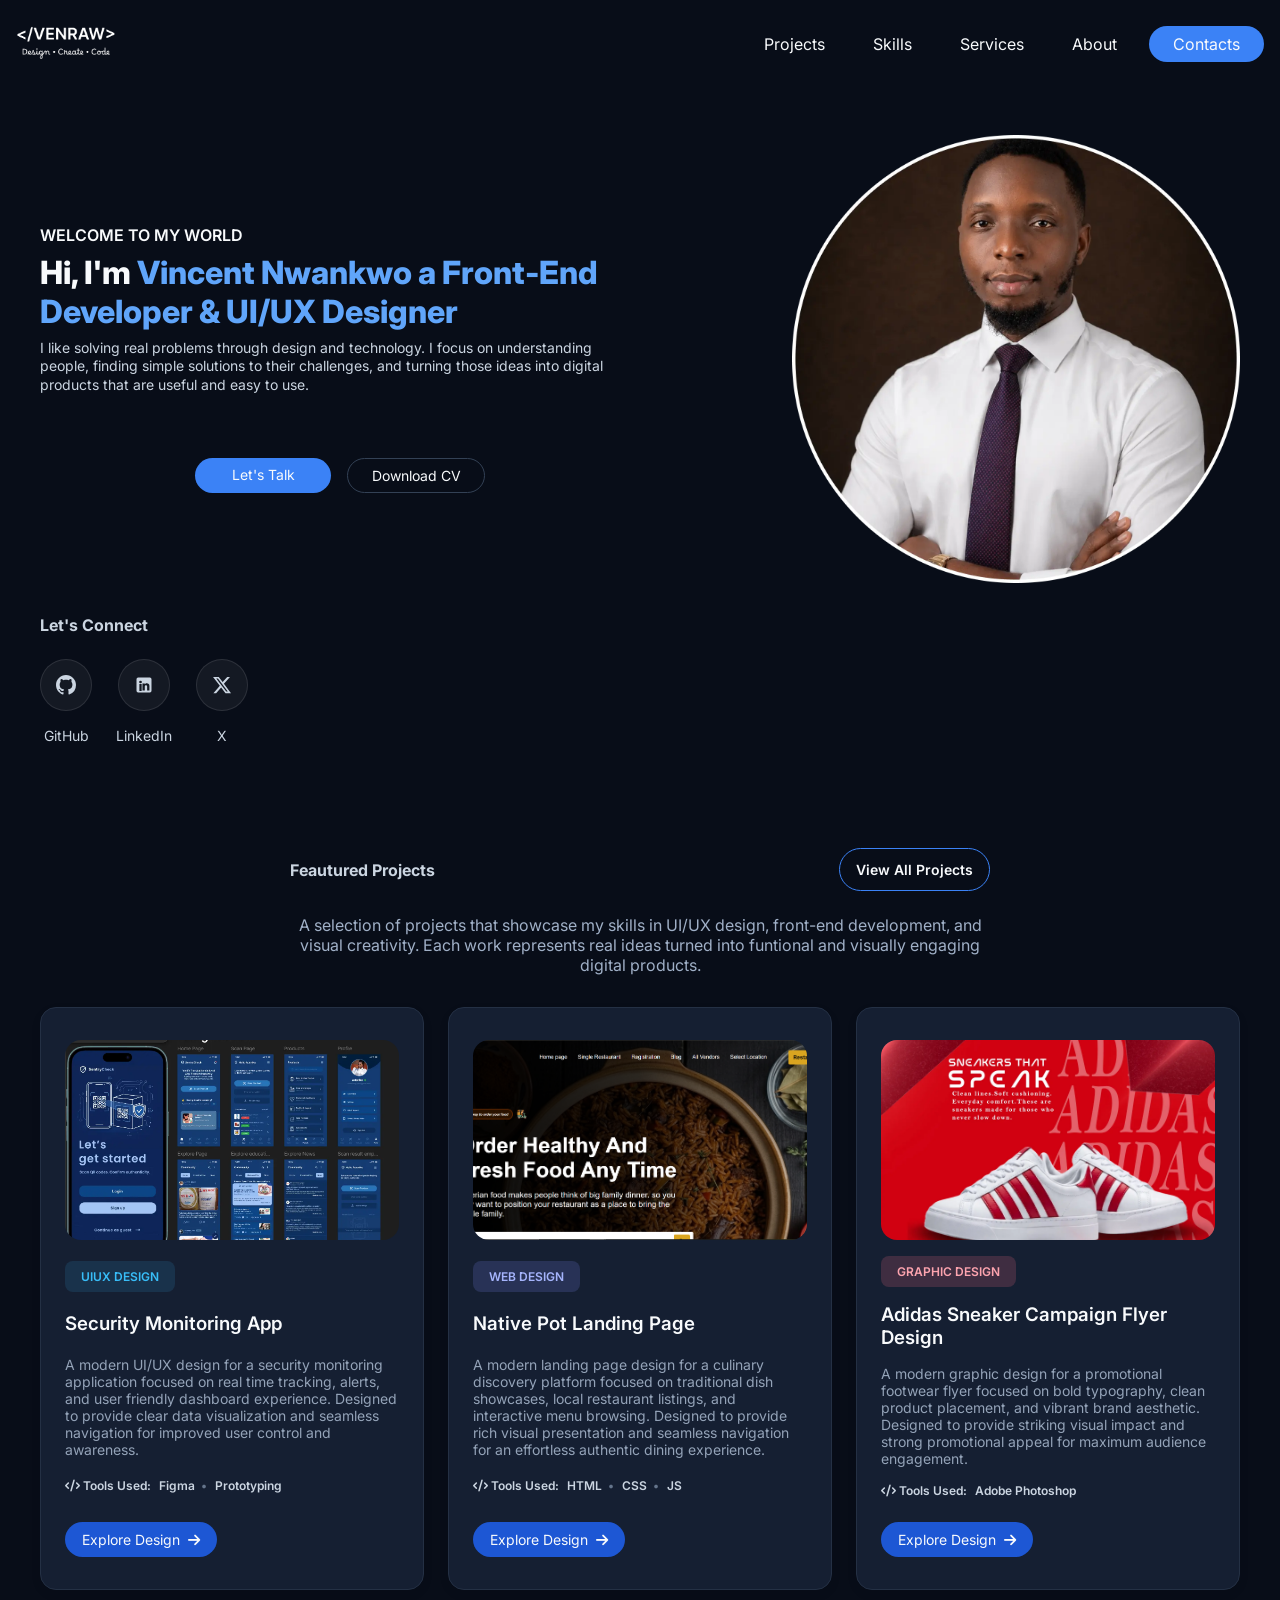
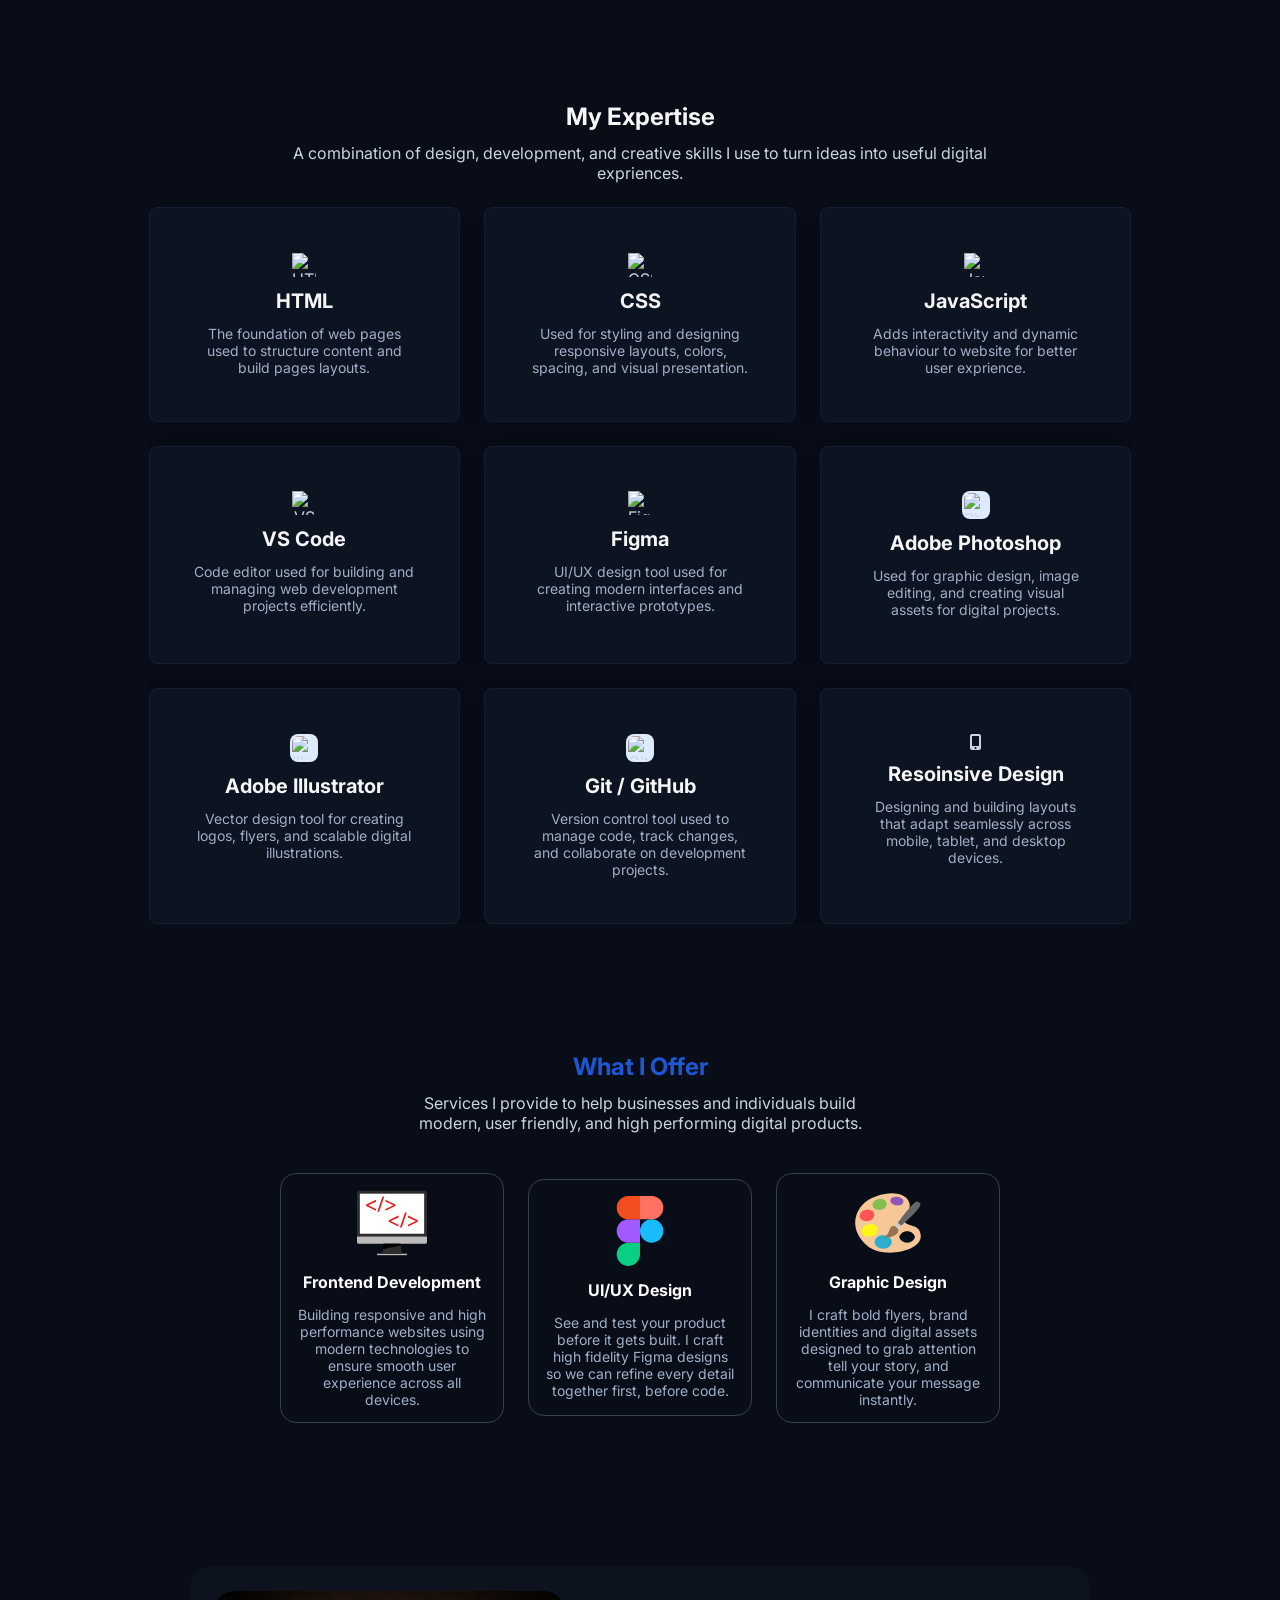
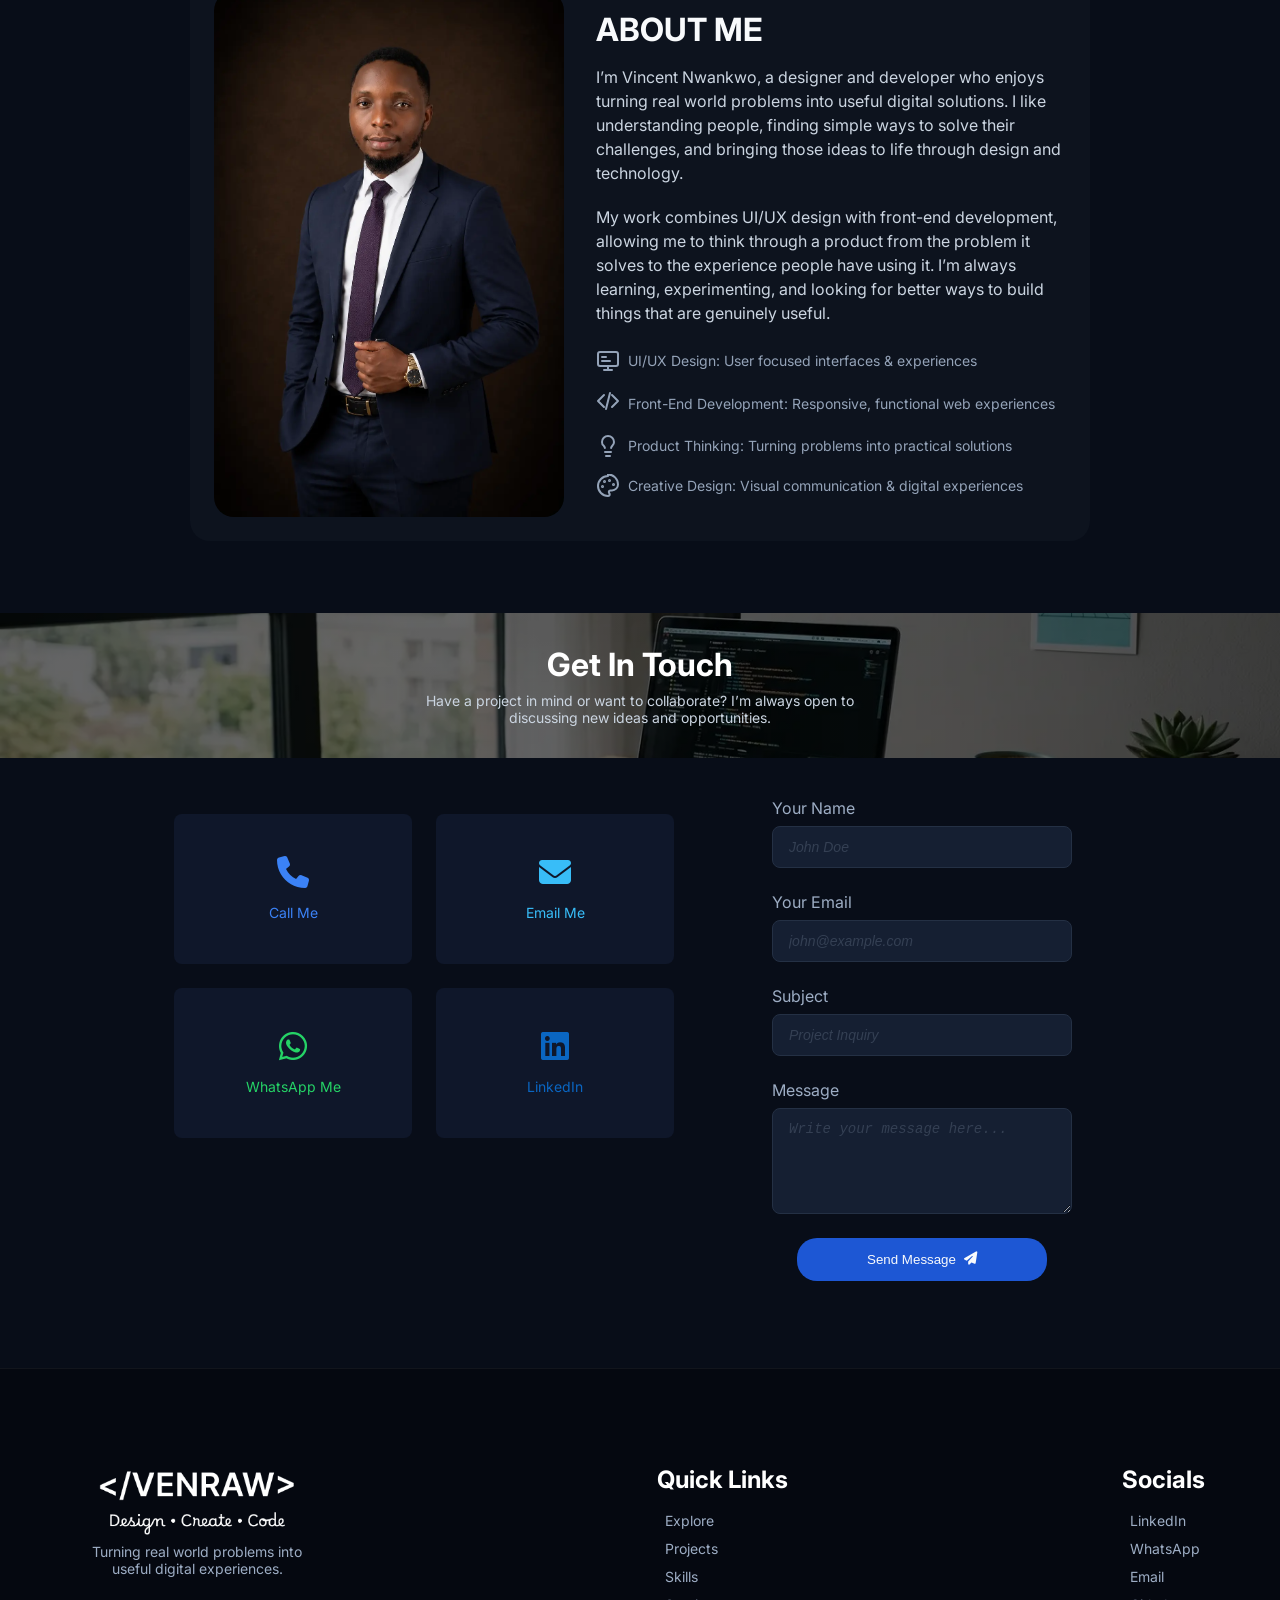
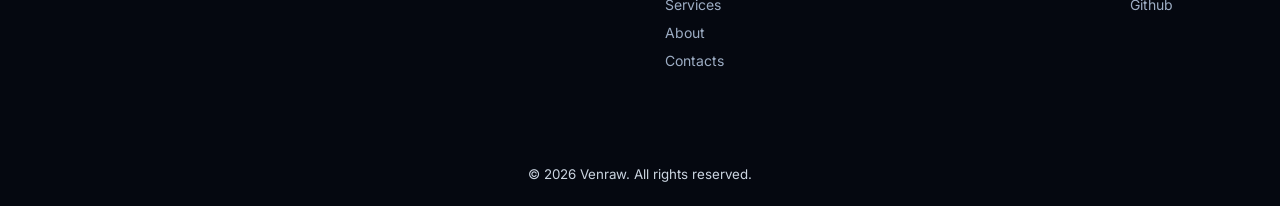
==== commit 9f06d934: "added links to nav to scroll to section" ====
--- a/index.html
+++ b/index.html
@@ -37,23 +37,23 @@
                         <button class="close-btn" id="close-btn">&times;</button>
 
                         <li class="nav-link2">
-                            <a href="">Projects</a>
+                            <a href="#projectSection">Projects</a>
                         </li>
                         
                         <li class="nav-link2">
-                            <a href="">Skills</a>
+                            <a href="#expertiseSection">Skills</a>
                         </li>
 
                         <li class="nav-link2">
-                            <a href="">Services</a>
+                            <a href="#toServices">Services</a>
                         </li>
 
                         <li class="nav-link2">
-                            <a href="">About</a>
+                            <a href="#bioSection">About</a>
                         </li>
 
                         <li>
-                            <a href="" class="contacts">Contacts</a>
+                            <a href="#footerContact" class="contacts">Contacts</a>
                         </li>
                     </ul>
                 </div>
@@ -92,25 +92,34 @@
             <h4>Let's Connect</h4>
 
             <div class="social-account">
-                <a href="https://github.com/venraw" target="_blank" aria-label="GitHub">
-                        <svg xmlns="http://www.w3.org/2000/svg" width="24" height="24" viewBox="0 0 24 24" fill="currentColor">
-                        <path d="M12 0C5.37 0 0 5.37 0 12c0 5.31 3.435 9.795 8.205 11.385.6.105.825-.255.825-.57 0-.285-.015-1.23-.015-2.235-3.015.555-3.795-.735-4.035-1.41-.135-.345-.72-1.41-1.23-1.695-.42-.225-1.02-.78-.015-.795.945-.015 1.62.87 1.845 1.23 1.08 1.815 2.805 1.305 3.495.99.105-.78.42-1.305.765-1.605-2.67-.3-5.46-1.335-5.46-5.925 0-1.305.465-2.385 1.23-3.225-.12-.3-.54-1.53.12-3.18 0 0 1.005-.315 3.3 1.23.96-.27 1.98-.405 3-.405s2.04.135 3 .405c2.295-1.56 3.3-1.23 3.3-1.23.66 1.65.24 2.88.12 3.18.765.84 1.23 1.905 1.23 3.225 0 4.605-2.805 5.625-5.475 5.925.435.375.81 1.095.81 2.22 0 1.605-.015 2.895-.015 3.3 0 .315.225.69.825.57A12.02 12.02 0 0024 12c0-6.63-5.37-12-12-12z"/>
-                    </svg>
-                </a>
-
-
-                <a href="https://www.linkedin.com/in/vincent-nwankwo-5ba772208?utm_source=share_via&utm_content=profile&utm_medium=member_android" target="_blank" aria-label="LinkedIn">
-                        <svg xmlns="http://www.w3.org/2000/svg" width="24" height="24" viewBox="0 0 24 24" fill="currentColor">
-                            <path d="M19 3a2 2 0 0 1 2 2v14a2 2 0 0 1-2 2H5a2 2 0 0 1-2-2V5a2 2 0 0 1 2-2h14m-.5 15.5v-5.3a3.26 3.26 0 0 0-3.26-3.26c-.85 0-1.84.52-2.28 1.3v-1.11h-2.79v8.37h2.79v-4.93c0-.77.62-1.4 1.39-1.4a1.4 1.4 0 0 1 1.4 1.4v4.93h2.75M6.46 10.9v8.37H9.2V10.9H6.46M7.83 6.78a1.63 1.63 0 1 0 0 3.26 1.63 1.63 0 0 0 0-3.26z"/>
+                <div class="each-social">
+                    <a href="https://github.com/venraw" target="_blank" aria-label="GitHub">
+                            <svg xmlns="http://www.w3.org/2000/svg" width="24" height="24" viewBox="0 0 24 24" fill="currentColor">
+                            <path d="M12 0C5.37 0 0 5.37 0 12c0 5.31 3.435 9.795 8.205 11.385.6.105.825-.255.825-.57 0-.285-.015-1.23-.015-2.235-3.015.555-3.795-.735-4.035-1.41-.135-.345-.72-1.41-1.23-1.695-.42-.225-1.02-.78-.015-.795.945-.015 1.62.87 1.845 1.23 1.08 1.815 2.805 1.305 3.495.99.105-.78.42-1.305.765-1.605-2.67-.3-5.46-1.335-5.46-5.925 0-1.305.465-2.385 1.23-3.225-.12-.3-.54-1.53.12-3.18 0 0 1.005-.315 3.3 1.23.96-.27 1.98-.405 3-.405s2.04.135 3 .405c2.295-1.56 3.3-1.23 3.3-1.23.66 1.65.24 2.88.12 3.18.765.84 1.23 1.905 1.23 3.225 0 4.605-2.805 5.625-5.475 5.925.435.375.81 1.095.81 2.22 0 1.605-.015 2.895-.015 3.3 0 .315.225.69.825.57A12.02 12.02 0 0024 12c0-6.63-5.37-12-12-12z"/>
                         </svg>
-                </a>
-
-
-                <a href="https://x.com/V3NRAW" target="_blank" aria-label="X (formerly Twitter)">
-                        <svg xmlns="http://www.w3.org/2000/svg" width="24" height="24" viewBox="0 0 24 24" fill="currentColor">
-                            <path d="M18.244 2.25h3.308l-7.227 8.26 8.502 11.24H16.17l-5.214-6.817L4.99 21.75H1.68l7.73-8.835L1.254 2.25H8.08l4.713 6.231zm-1.161 17.52h1.833L7.084 4.126H5.117z"/>
-                        </svg>
-                </a>
+                    </a>
+                    <p>GitHub</p>
+                </div>
+
+
+                <div class="each-social">
+                    <a href="https://www.linkedin.com/in/vincent-nwankwo-5ba772208?utm_source=share_via&utm_content=profile&utm_medium=member_android" target="_blank" aria-label="LinkedIn">
+                            <svg xmlns="http://www.w3.org/2000/svg" width="24" height="24" viewBox="0 0 24 24" fill="currentColor">
+                                <path d="M19 3a2 2 0 0 1 2 2v14a2 2 0 0 1-2 2H5a2 2 0 0 1-2-2V5a2 2 0 0 1 2-2h14m-.5 15.5v-5.3a3.26 3.26 0 0 0-3.26-3.26c-.85 0-1.84.52-2.28 1.3v-1.11h-2.79v8.37h2.79v-4.93c0-.77.62-1.4 1.39-1.4a1.4 1.4 0 0 1 1.4 1.4v4.93h2.75M6.46 10.9v8.37H9.2V10.9H6.46M7.83 6.78a1.63 1.63 0 1 0 0 3.26 1.63 1.63 0 0 0 0-3.26z"/>
+                            </svg>
+                    </a>
+                    <p>LinkedIn</p>
+                </div>
+
+
+                <div class="each-social">
+                    <a href="https://x.com/V3NRAW" target="_blank" aria-label="X (formerly Twitter)">
+                            <svg xmlns="http://www.w3.org/2000/svg" width="24" height="24" viewBox="0 0 24 24" fill="currentColor">
+                                <path d="M18.244 2.25h3.308l-7.227 8.26 8.502 11.24H16.17l-5.214-6.817L4.99 21.75H1.68l7.73-8.835L1.254 2.25H8.08l4.713 6.231zm-1.161 17.52h1.833L7.084 4.126H5.117z"/>
+                            </svg>
+                    </a>
+                    <p>X</p>
+                </div>
             </div>
 
         </div>
@@ -121,7 +130,7 @@
     <!-- ======================================================================= -->
     <!-- PROJECT SECTION                                                            -->
     <!-- ======================================================================= -->
-    <section class="project-section">
+    <section class="project-section" id="projectSection">
          <!--------------------------------PROJECT LIST & CARD-------------------------------------->
         <div class="project-list">
 
@@ -213,7 +222,7 @@
 
 
          <!--------------------------------MY EXPERTISE-------------------------------------->
-         <div class="my-expertise">
+         <div class="my-expertise" id="expertiseSection">
             <div class="expertise-heading">
                 <h2>My Expertise</h2>
                 <p>A combination of design, development, and creative skills I use to turn ideas into useful digital expriences.</p>
@@ -291,7 +300,7 @@
     <section class="offer-bio-section">
 
         <!--------------------------------OFFER SECTION-------------------------------------->
-        <div class="my-offer-all">
+        <div class="my-offer-all" id="toServices">
 
             <div class="my-offer-heading">
                 <h1>What I Offer</h1>
@@ -326,7 +335,7 @@
         </div>
 
         <!--------------------------------BIO SECTION-------------------------------------->
-        <div class="my-bio-section">
+        <div class="my-bio-section" id="bioSection">
             <div class="bio-card">
 
                 <img src="Vincent Suit.webp" alt="">
@@ -399,11 +408,10 @@
     <!-- GET IN TOUCH & FOOTER SECTION                                                 -->
     <!-- ======================================================================= -->
 
-
     <footer class="get-intouch-footer">
 
             <div>
-                <div class="get-in-touch">
+                <div class="get-in-touch" id="footerContact">
                     <div class="intouch-text">
                         <h1>Get In Touch</h1>
                         <p>Have a project in mind or want to collaborate? I’m always open to discussing new ideas and opportunities.</p>
@@ -488,15 +496,15 @@
 
                         <li><a href="">Explore</a></li>
 
-                        <li><a href="">Projects</a></li>
-
-                        <li><a href="">Skills</a></li>
-
-                        <li><a href="">Services</a></li>
-
-                        <li><a href="">About</a></li>
-
-                        <li><a href="">Contacts</a></li>
+                        <li><a href="#projectSection">Projects</a></li>
+
+                        <li><a href="#expertiseSection">Skills</a></li>
+
+                        <li><a href="#toServices">Services</a></li>
+
+                        <li><a href="#bioSection">About</a></li>
+
+                        <li><a href="#footerContact">Contacts</a></li>
                     </ul>
 
                     <ul class="quick-links">
@@ -520,8 +528,6 @@
                 <p class="rights-reserved"><small>&copy; <span id="current-year"></span> Venraw. All rights reserved.</small></p>
             </div>
     </footer>
-
-
 
 
 
--- a/portfolio.css
+++ b/portfolio.css
@@ -223,6 +223,17 @@
 }
 .social-account a:hover svg {
     fill: #ffffff;
+}
+
+.each-social {
+    display: flex;
+    flex-direction: column;
+    align-items: center;
+    justify-content: center;
+    gap: 16px;
+}
+.each-social p {
+    font-size: 14px;
 }
 
 
@@ -410,6 +421,10 @@
     padding: 8px 16px;
     border-radius: 20px;
     border: 1px solid transparent;
+    display: flex;
+    align-items: center;
+    gap: 8px;
+    justify-content: space-between;
     
     transition: transform 0.3s;
 }
@@ -845,6 +860,12 @@
     width: 100%;
     max-width: 250px;
     cursor: pointer;
+
+    transition: ease-in-out 0.3s;
+}
+
+.send-btn:hover {
+    background: #113279;
 }
 
 .form-row {
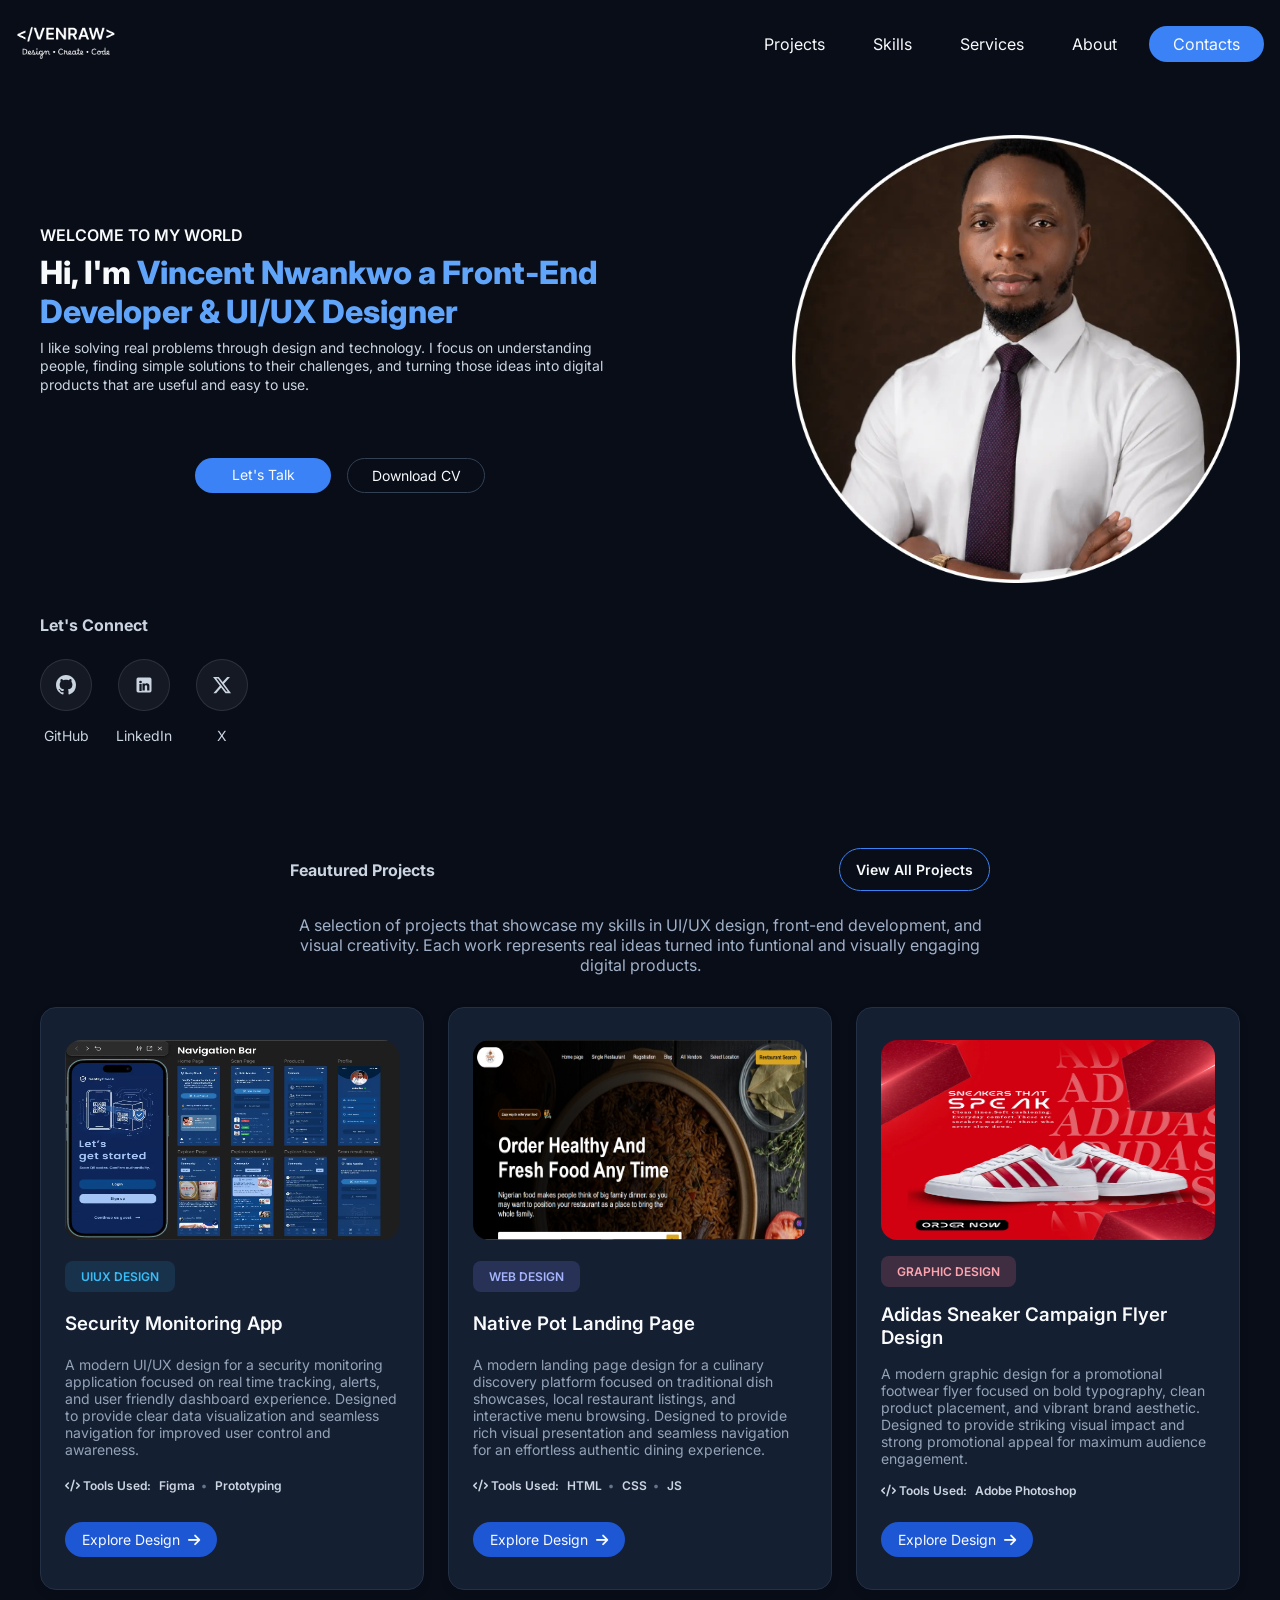
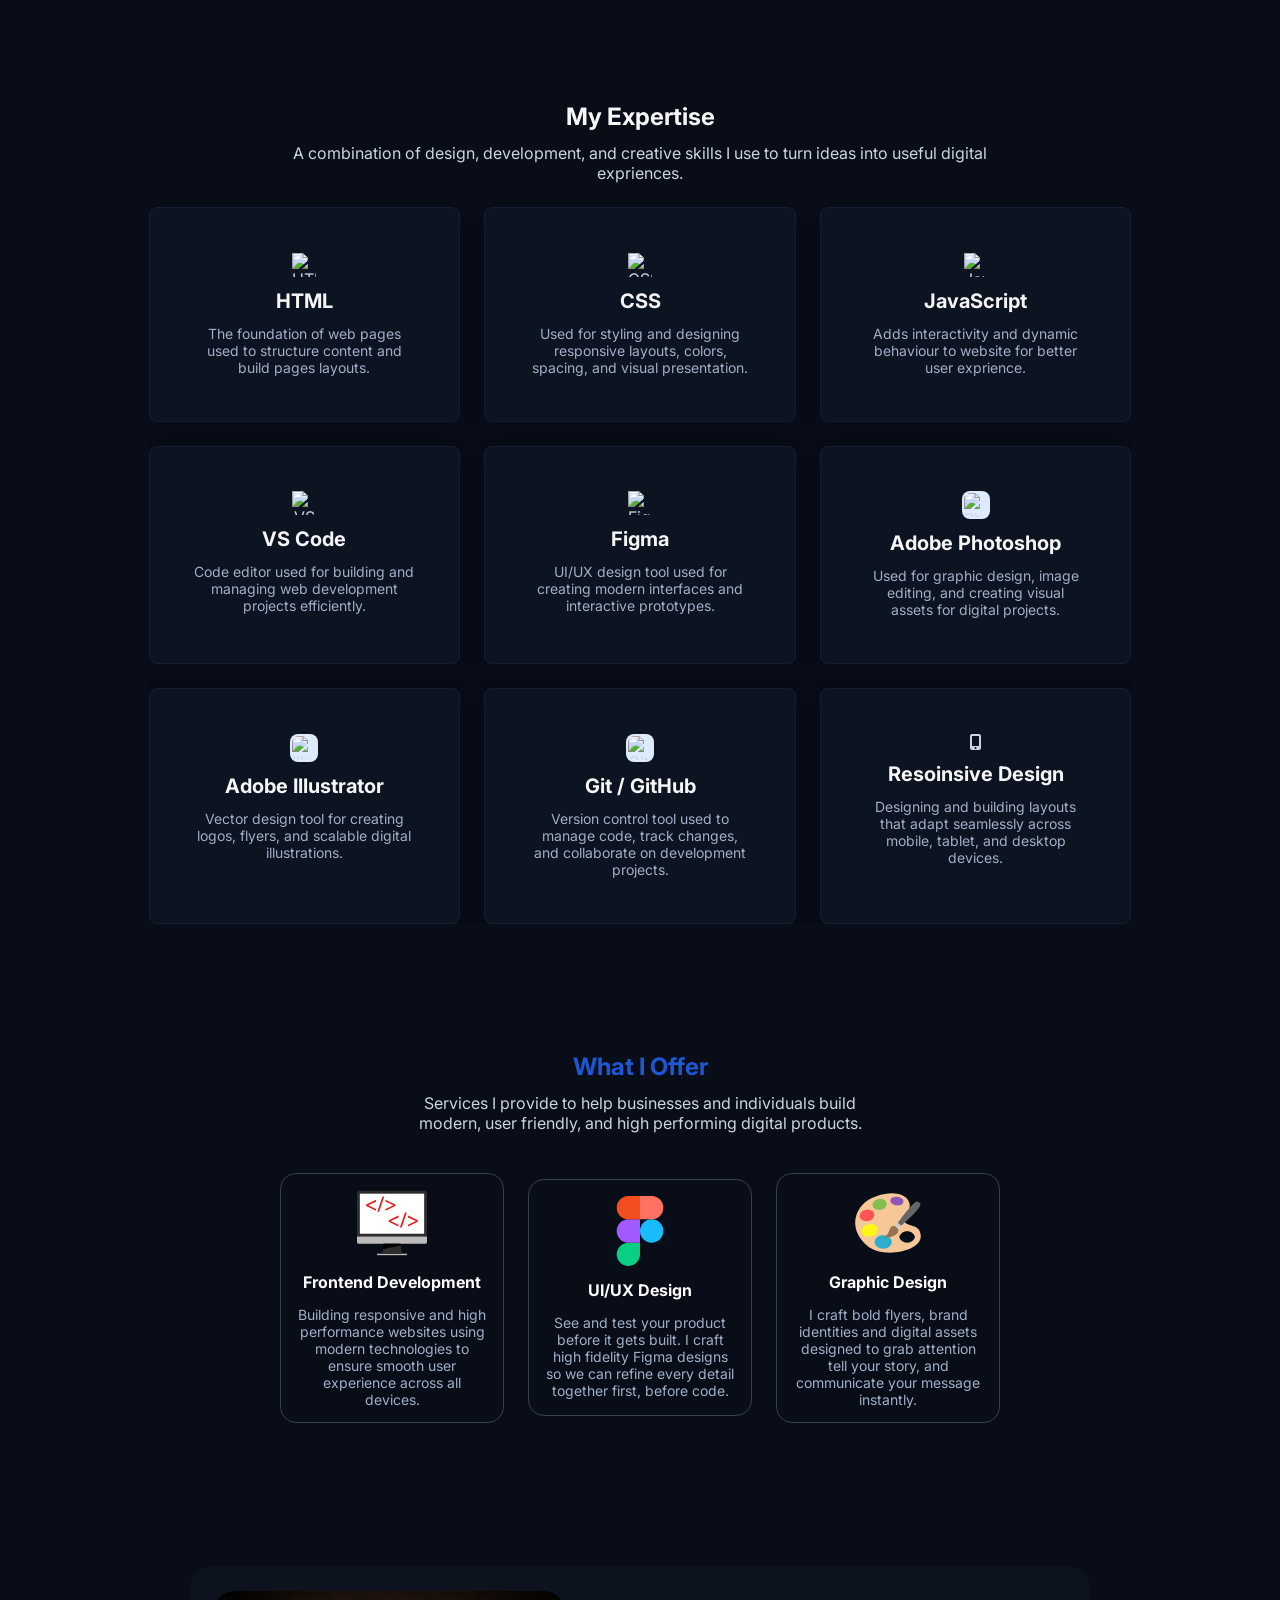
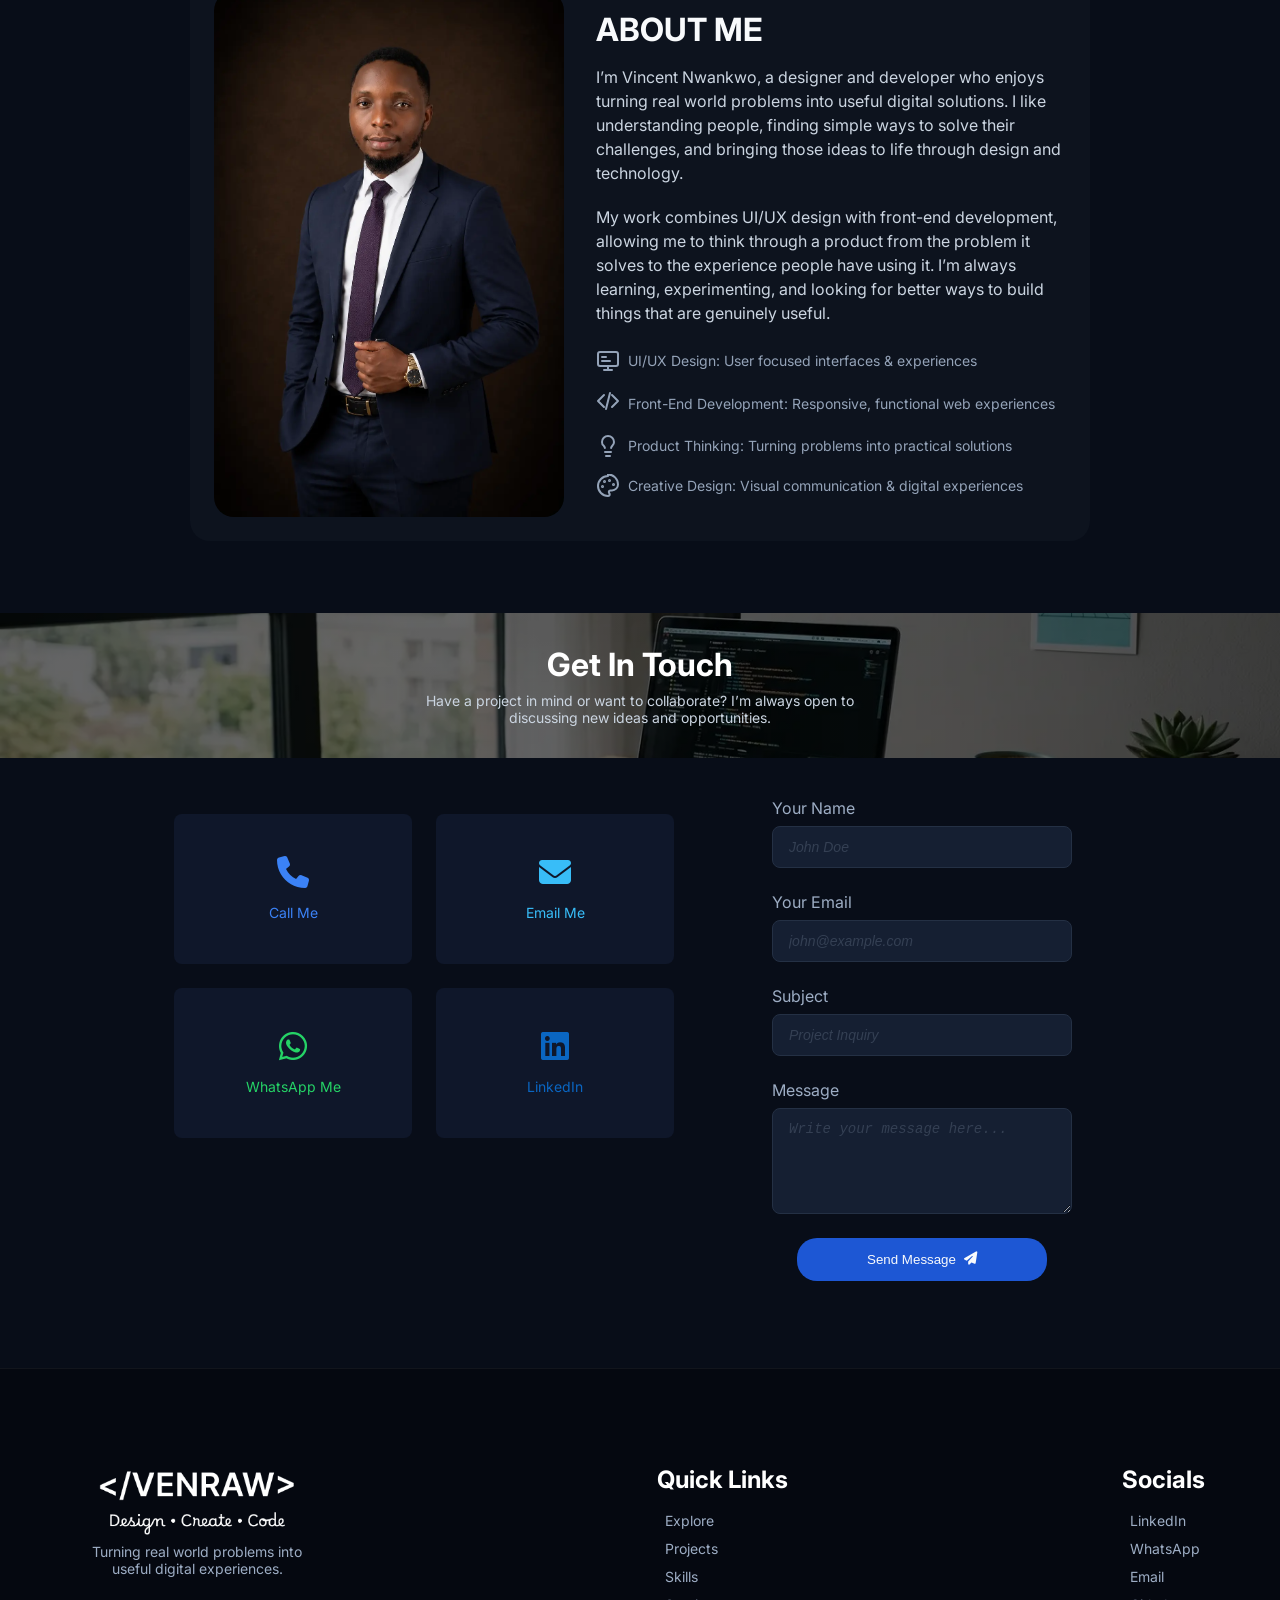
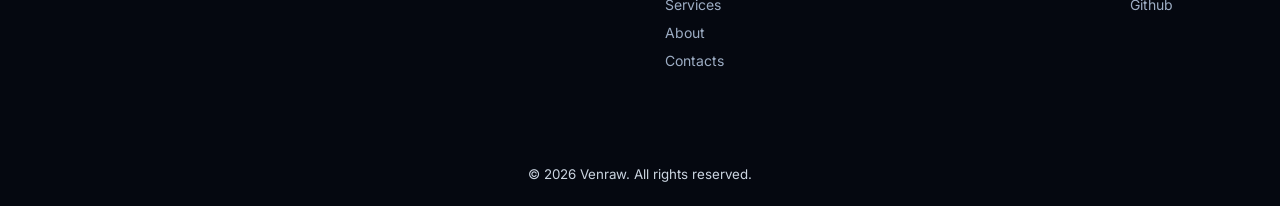
==== commit 812143a0: "Add case study project files and UI/UX case studies" ====
--- a/index.html
+++ b/index.html
@@ -16,6 +16,9 @@
     <title>Venraw Portfolio</title>
 </head>
 <body>
+    <button class="back-to-top">
+        <i class="fa-solid fa-arrow-up"></i>
+    </button>
     
     <!-- ======================================================================= -->
     <!-- TOP SECTION                                                            -->
@@ -531,7 +534,7 @@
 
 
 
-
+<!---
     <script>
 
         const menuBtn = document.querySelector('.menu-btn');
@@ -560,6 +563,28 @@
         document.getElementById('current-year').textContent = new Date().getFullYear();
     </script>
     
+    <script>
+        const scrollBtn = document.querySelector('.back-to-top');
+
+        window.addEventListener('scroll', () => {
+            if (scrollY > 800) {
+                scrollBtn.classList.add('show')
+            } else {
+                scrollBtn.classList.remove('show')
+            }
+        });
+
+        scrollBtn.addEventListener('click', () => {
+            window.scrollTo({
+                top: 0,
+                behavior: 'smooth'
+            });
+        });
+    </script>
+    -->
+
+    <script src="portfolio.js"></script>
+    
     
 </body>
 </html>
--- a/portfolio.css
+++ b/portfolio.css
@@ -1,3 +1,7 @@
+html {
+    scroll-behavior: smooth;
+}
+
 * {
     padding:  0;
     margin: 0; 
@@ -27,6 +31,46 @@
 /*===============================================================
                          TOP SECTION
 ================================================================*/
+
+.back-to-top {
+    position: fixed;
+    bottom: 30px;
+    right: 30px;
+    padding: 16px;
+    border: none;
+    border-radius: 100px;
+    background: #0a66c2;
+    color: #F8FAFC;
+
+    width: 45px;
+    height: 45px;
+    background-color: #3B82F6; 
+    color: #ffffff;
+    border: none;
+    border-radius: 50%;
+    cursor: pointer;
+    display: flex;
+    align-items: center;
+    justify-content: center;
+    font-size: 18px;
+    box-shadow: 0 4px 10px rgba(0, 0, 0, 0.15);
+    z-index: 1000;
+    
+    opacity: 0;
+    visibility: hidden;
+    transition: opacity 0.3s ease, visibility 0.3s ease, transform 0.2s ease;
+    box-sizing: border-box;
+}
+
+.back-to-top:hover {
+    background-color: #2563EB;
+    transform: translateY(-3px);
+}
+
+.back-to-top.show {
+    opacity: 1;
+    visibility: visible;
+}
 
 /*--------------------NAV BAR---------------------------------*/
 
@@ -354,7 +398,8 @@
     border-radius: 16px;
     margin-bottom: 16px;
 
-    object-fit: cover;
+    object-fit: fit;
+    box-sizing: border-box;
 }
 
 .project-type, .project-type3, .project-type2 {
@@ -1050,7 +1095,7 @@
         align-items: center;
        
         transform: translateX(100%);
-        transition: transform 0.5s;
+        transition: transform 0.3s;
 
         z-index: 1000;
     }
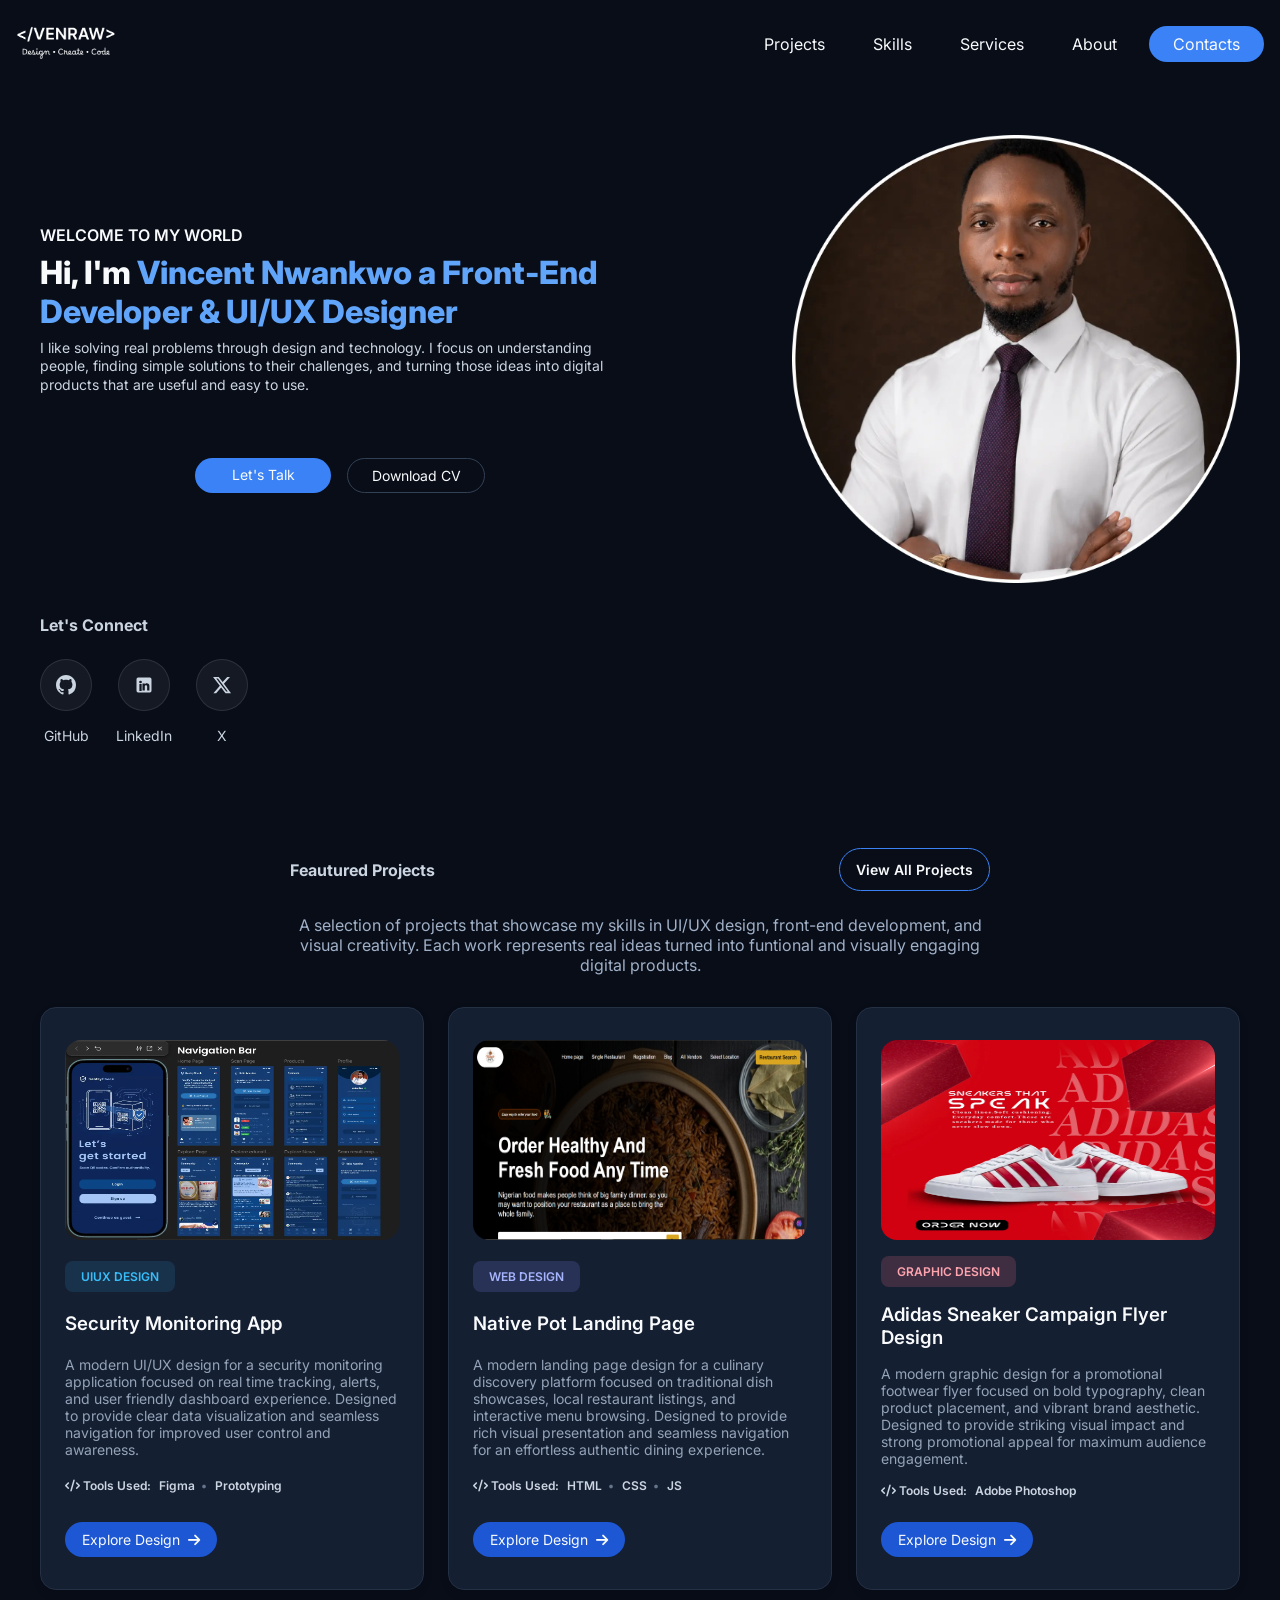
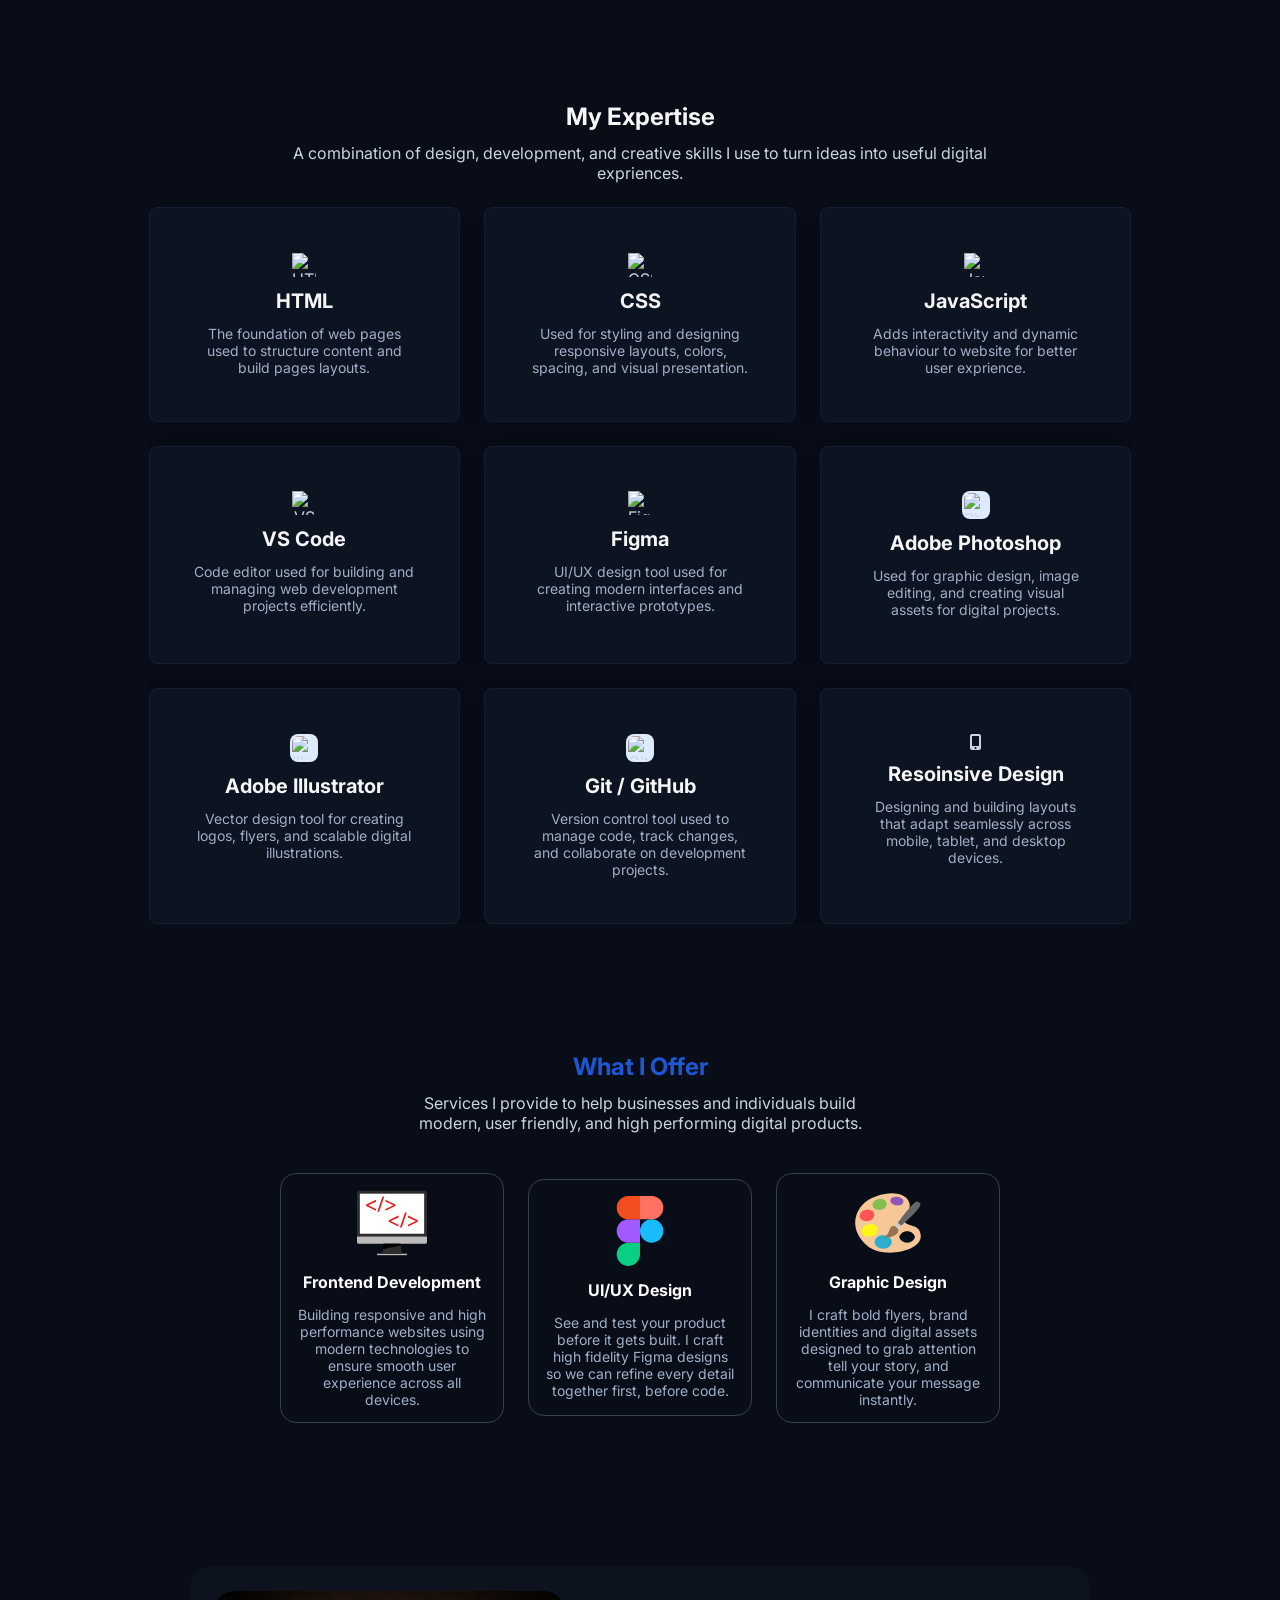
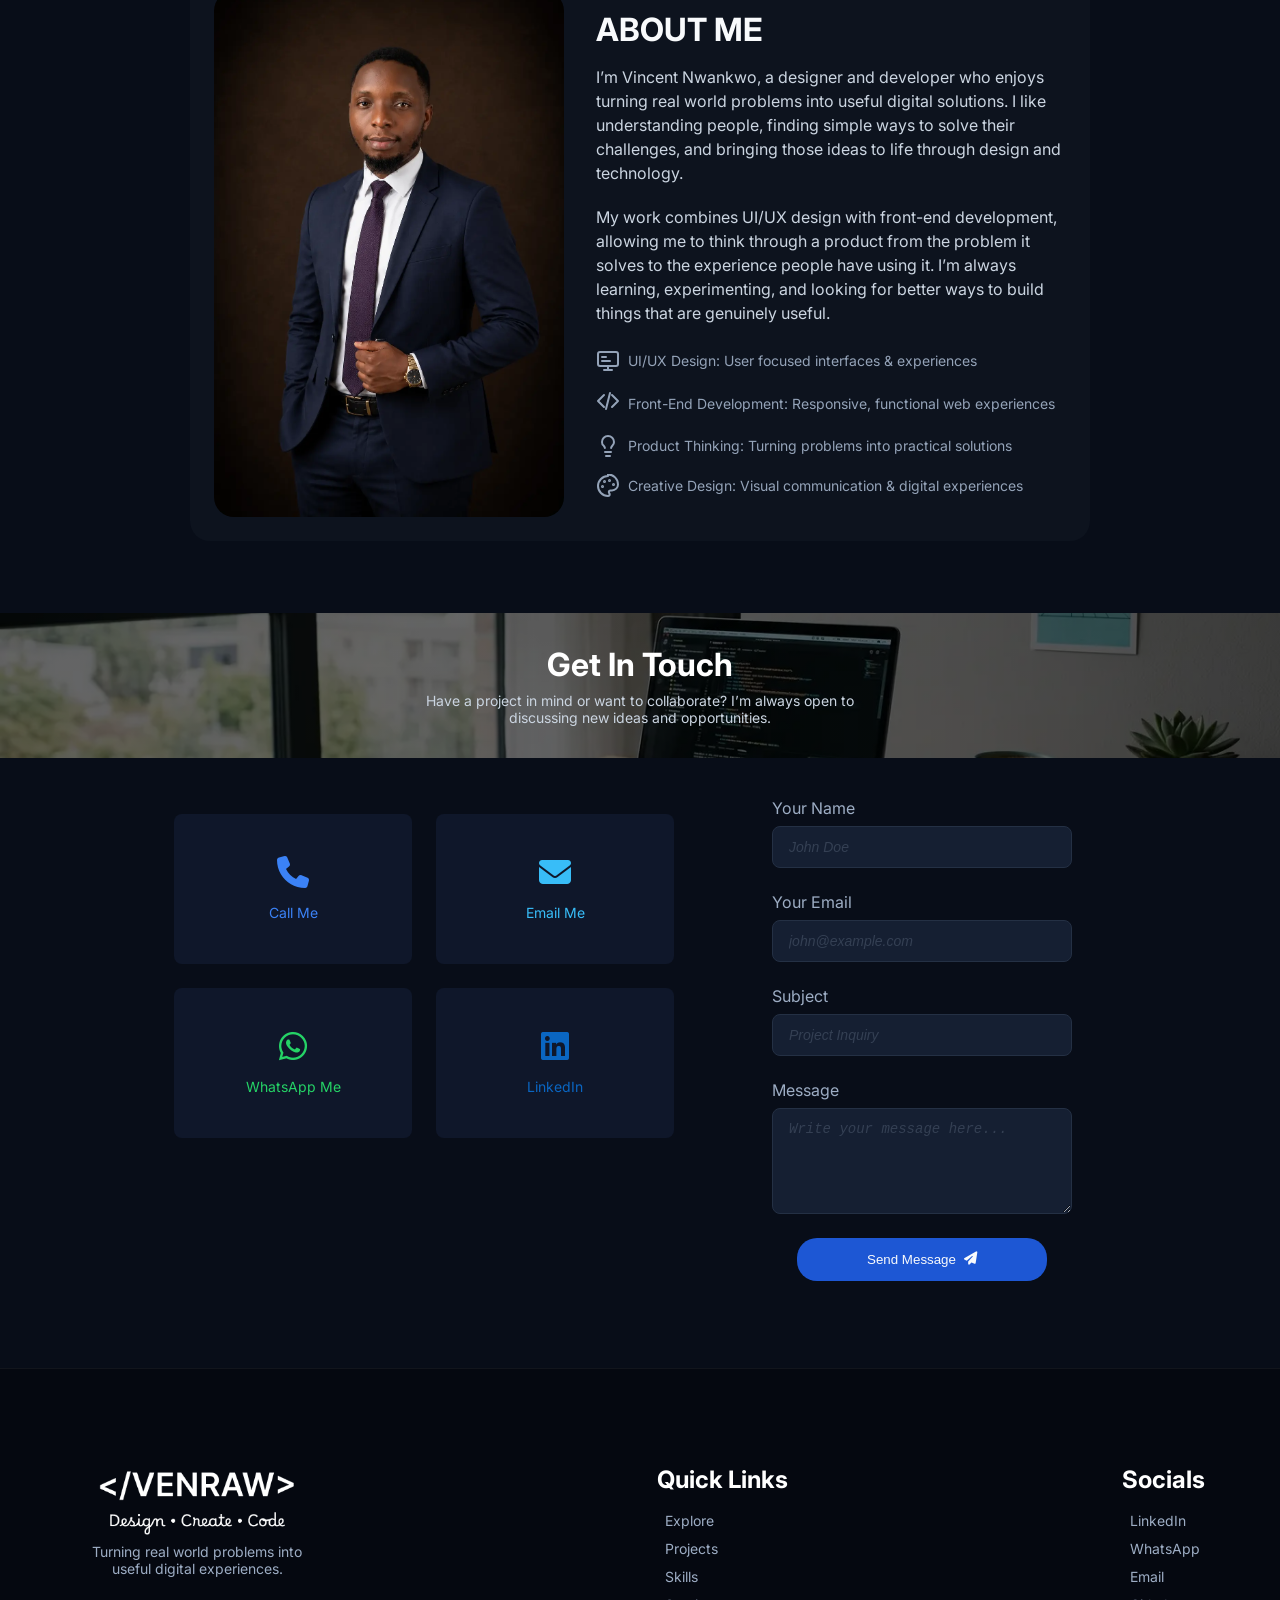
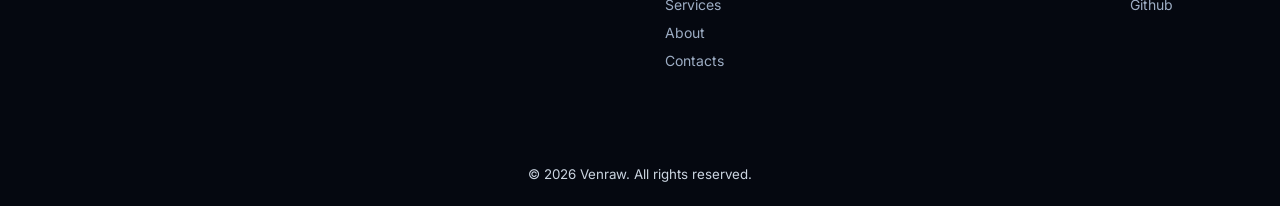
==== commit 6f680525: "fixed the auto scroll to project sction when reloaded" ====
--- a/index.html
+++ b/index.html
@@ -12,6 +12,9 @@
 
     <!--------CSS STYLE SHEET------------------->
     <link rel="stylesheet" href="portfolio.css">
+
+    <!-- AOS CSS -->
+    <link rel="stylesheet" href="https://unpkg.com/aos@next/dist/aos.css" />
 
     <title>Venraw Portfolio</title>
 </head>
@@ -39,23 +42,23 @@
                     <ul>
                         <button class="close-btn" id="close-btn">&times;</button>
 
-                        <li class="nav-link2">
+                        <li class="nav-link2" data-aos="zoom-in">
                             <a href="#projectSection">Projects</a>
                         </li>
                         
-                        <li class="nav-link2">
+                        <li class="nav-link2" data-aos="zoom-in">
                             <a href="#expertiseSection">Skills</a>
                         </li>
 
-                        <li class="nav-link2">
+                        <li class="nav-link2" data-aos="zoom-in">
                             <a href="#toServices">Services</a>
                         </li>
 
-                        <li class="nav-link2">
+                        <li class="nav-link2" data-aos="zoom-in">
                             <a href="#bioSection">About</a>
                         </li>
 
-                        <li>
+                        <li data-aos="fade-left">
                             <a href="#footerContact" class="contacts">Contacts</a>
                         </li>
                     </ul>
@@ -63,7 +66,7 @@
             </nav>
 
             <button class="menu-btn" aria-label="Toggle Menu">
-                <i class="fa-solid fa-bars" class="menu-btn"></i>
+                <i class="fa-solid fa-bars" menu-btn></i>
             </button>
 
         </header>
@@ -584,6 +587,15 @@
     -->
 
     <script src="portfolio.js"></script>
+
+    <!-- AOS JavaScript -->
+<script src="https://unpkg.com/aos@next/dist/aos.js"></script>
+<script>
+  AOS.init({
+    duration: 1000, // Animation duration in milliseconds (1 second)
+    once: true,     // Whether animation should happen only once while scrolling down
+  });
+</script>
     
     
 </body>
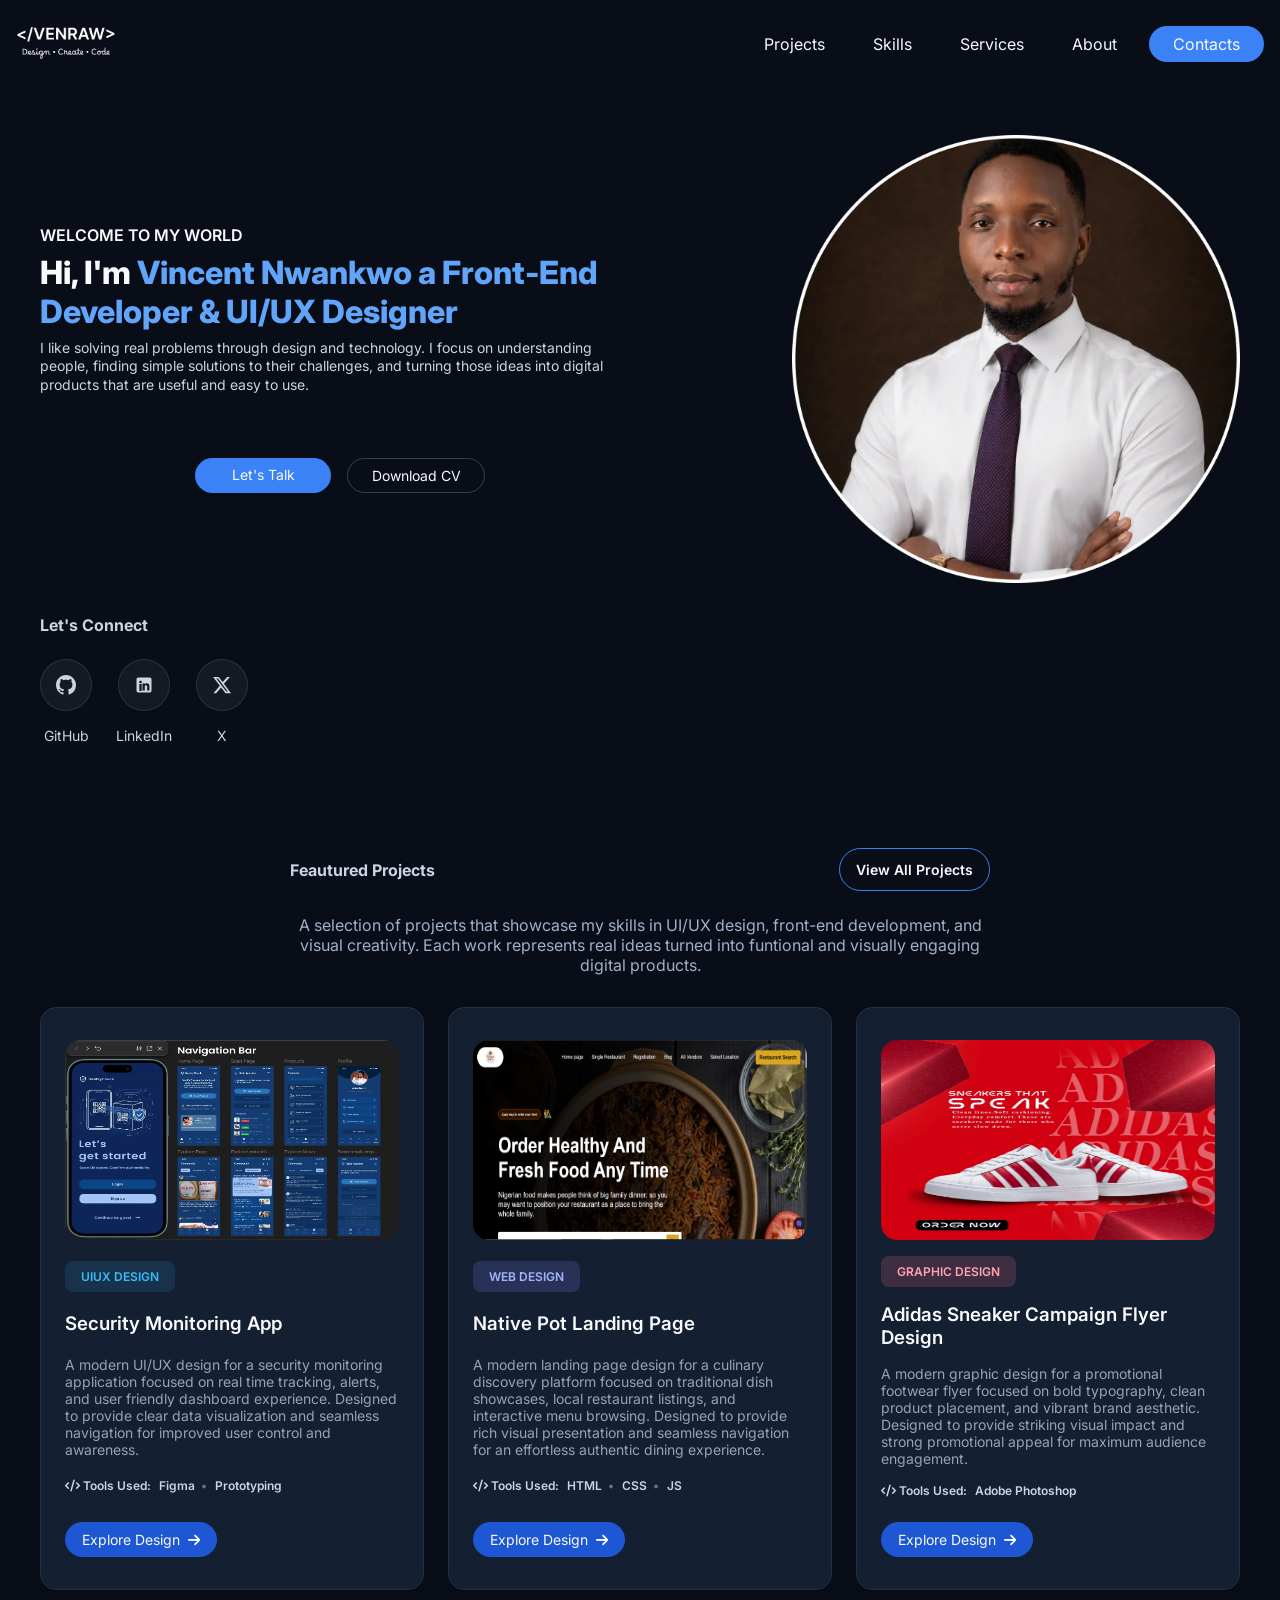
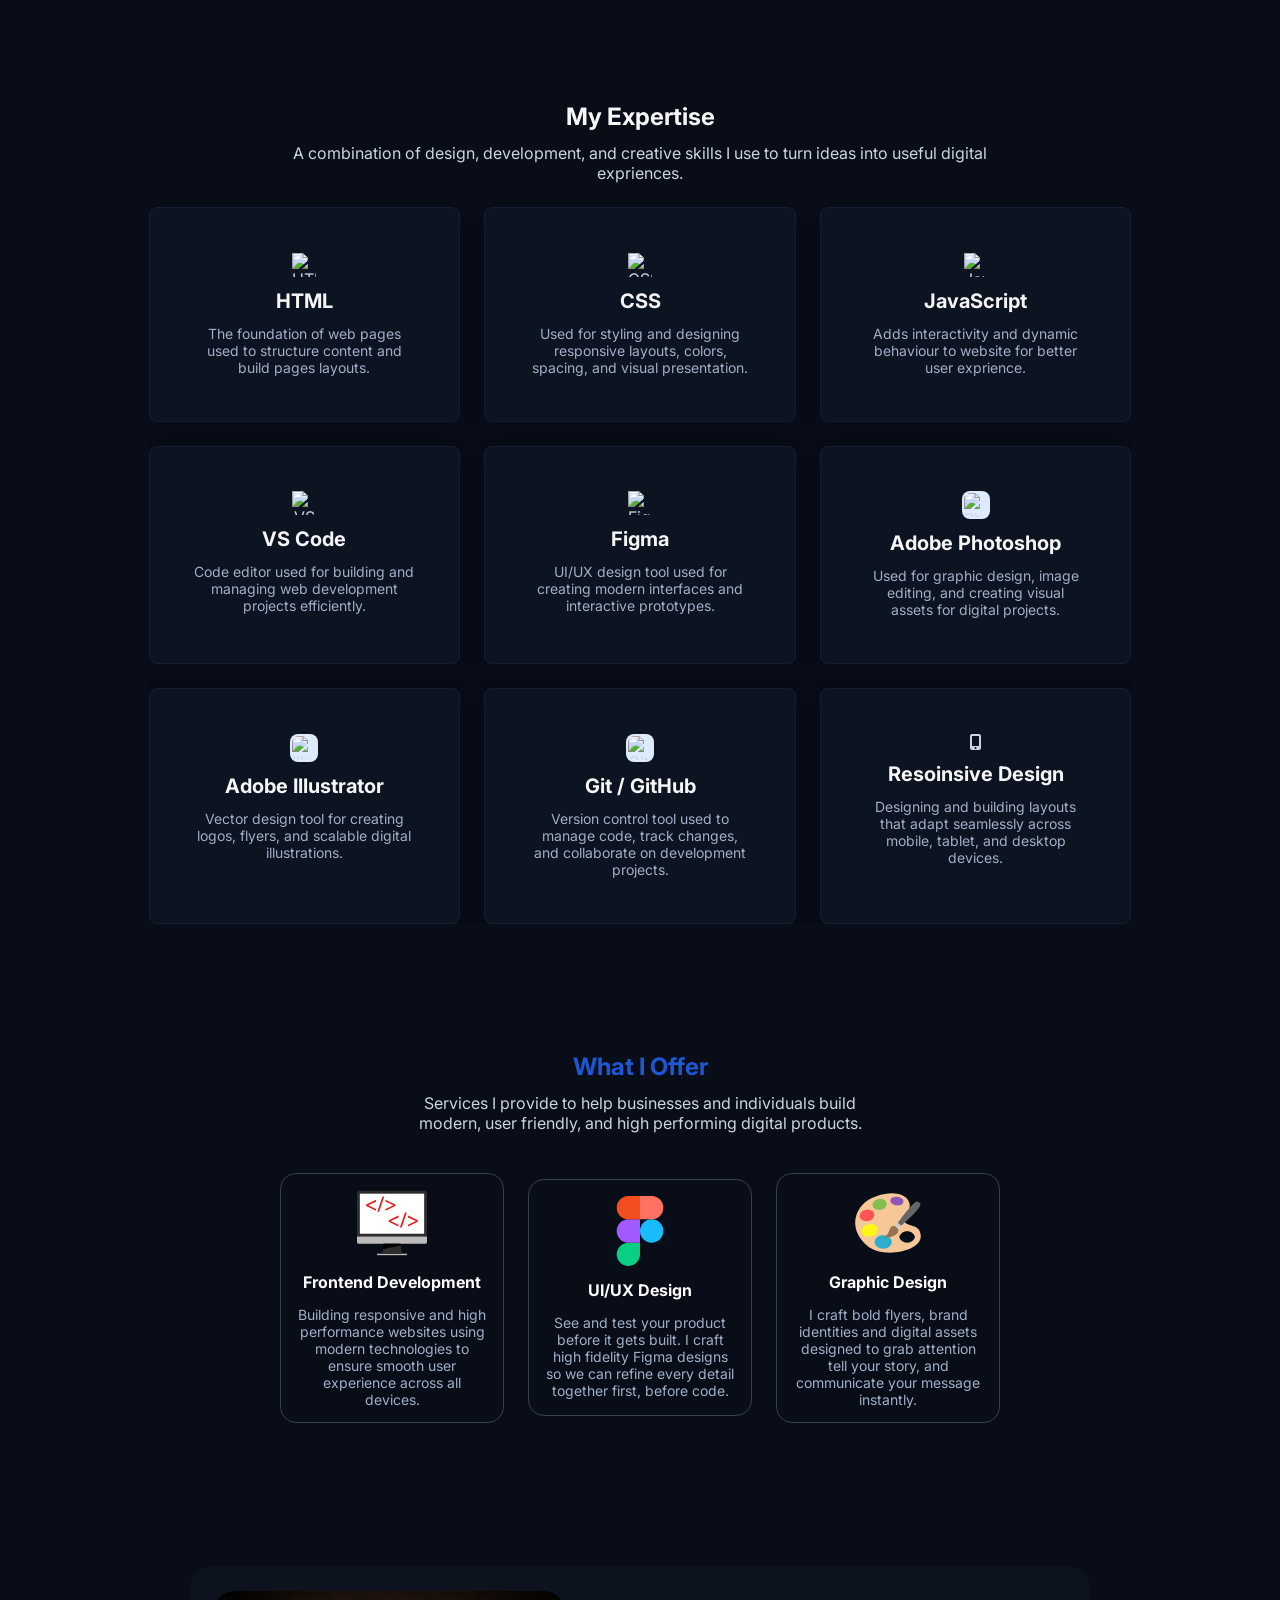
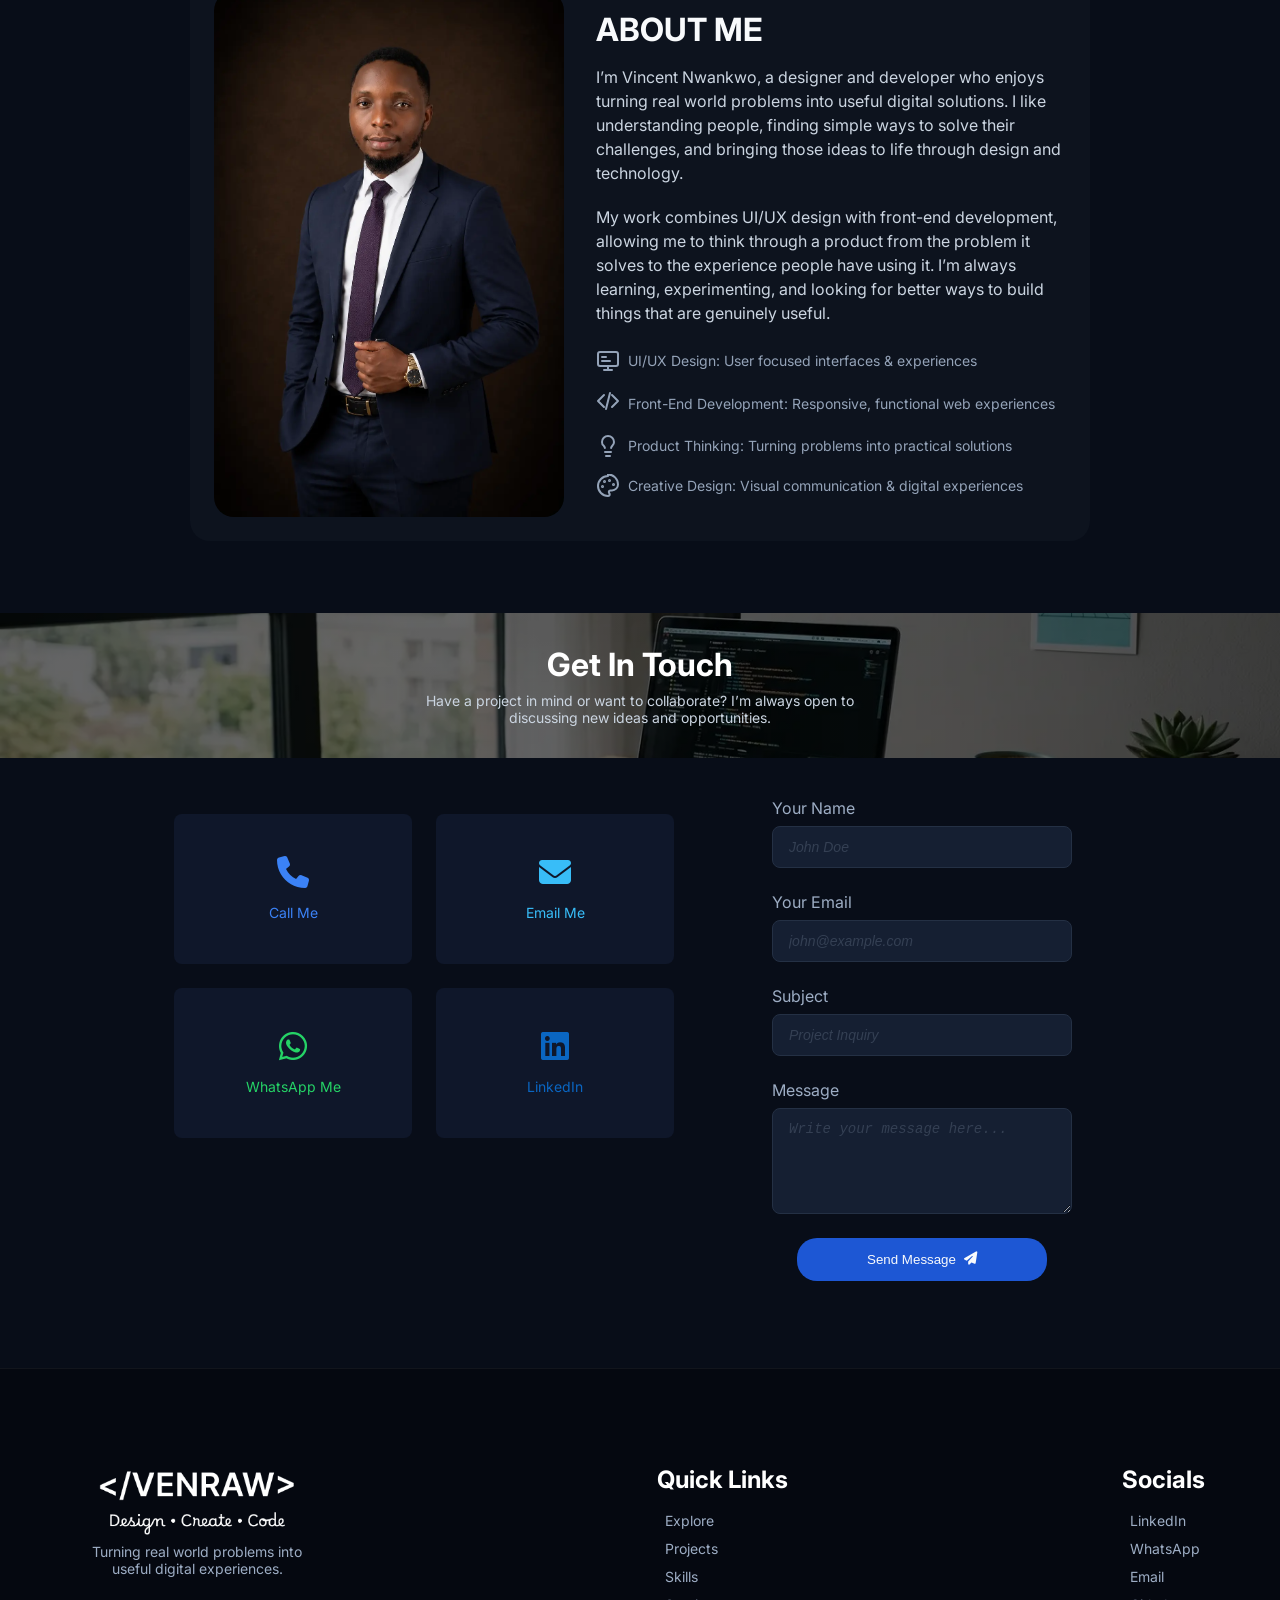
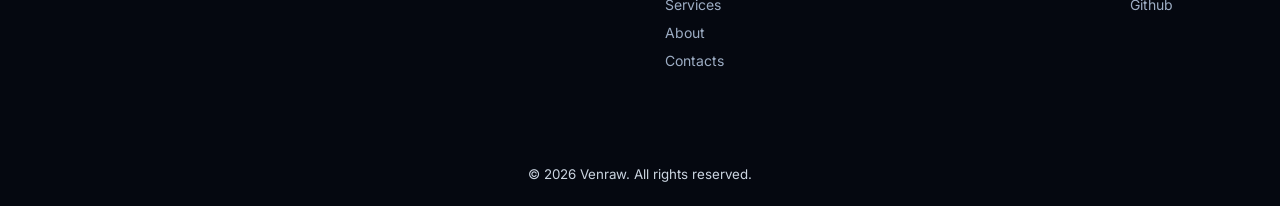
==== commit de0c9eb3: "added AOS animation up to project section heading" ====
--- a/index.html
+++ b/index.html
@@ -75,29 +75,29 @@
         <!----------------------------HERO SECTION-------------------------------------->
         <article class="hero-section">
             <div class="hero-text">
-                <p class="welcome-to-world">WELCOME TO MY WORLD</p>
+                <p class="welcome-to-world" data-aos="fade-right">WELCOME TO MY WORLD</p>
                 
                 <h1>Hi, I'm <span class="hero-textspan">Vincent Nwankwo a Front-End Developer & UI/UX Designer</span></h1>
 
                 <p id="brief-bio">I like solving real problems through design and technology. I focus on understanding people, finding simple solutions to their challenges, and turning those ideas into digital products that are useful and easy to use.</p>
 
                 <div class="download-talk">
-                    <a href="https://wa.me/2347018208001" target="_blank" rel="noopener" class="lets-talk">Let's Talk</a>
+                    <a href="https://wa.me/2347018208001" target="_blank" rel="noopener" class="lets-talk" data-aos="zoom-in" data-aos-delay="200">Let's Talk</a>
                     
-                    <a href="vincent CV.docx" download class="download-cv">Download CV</a>
-                </div>
-
-
-            </div>
-
-            <img src="profile-pic.webp" alt="" width="400" loading="lazy" class="profile-picture">
+                    <a href="vincent CV.docx" download class="download-cv" data-aos="zoom-in" data-aos-delay="200">Download CV</a>
+                </div>
+
+
+            </div>
+
+            <img src="profile-pic.webp" alt="" width="400" loading="lazy" class="profile-picture" data-aos="zoom-in" data-aos-delay="400">
         </article>
 
         <!----------------------------SOCIAL CONNECT-------------------------------------->
         <div class="social-connect">
             <h4>Let's Connect</h4>
 
-            <div class="social-account">
+            <div class="social-account" data-aos="fade-up">
                 <div class="each-social">
                     <a href="https://github.com/venraw" target="_blank" aria-label="GitHub">
                             <svg xmlns="http://www.w3.org/2000/svg" width="24" height="24" viewBox="0 0 24 24" fill="currentColor">
@@ -142,8 +142,8 @@
 
             <div class="project-heading-all">
                 <div class="project-list-heading">
-                    <h4>Feautured Projects</h4>
-                    <a href="" target="_blank" aria-label="Projects">View All Projects</a>
+                    <h4 >Feautured Projects</h4>
+                    <a href="" target="_blank" aria-label="Projects" data-aos="flip-left" >View All Projects</a>
                 </div>
 
                 <p class="project-intro">A selection of projects that showcase my skills in UI/UX design, front-end development, and visual creativity. Each work represents real ideas turned into funtional and visually engaging digital products.</p>
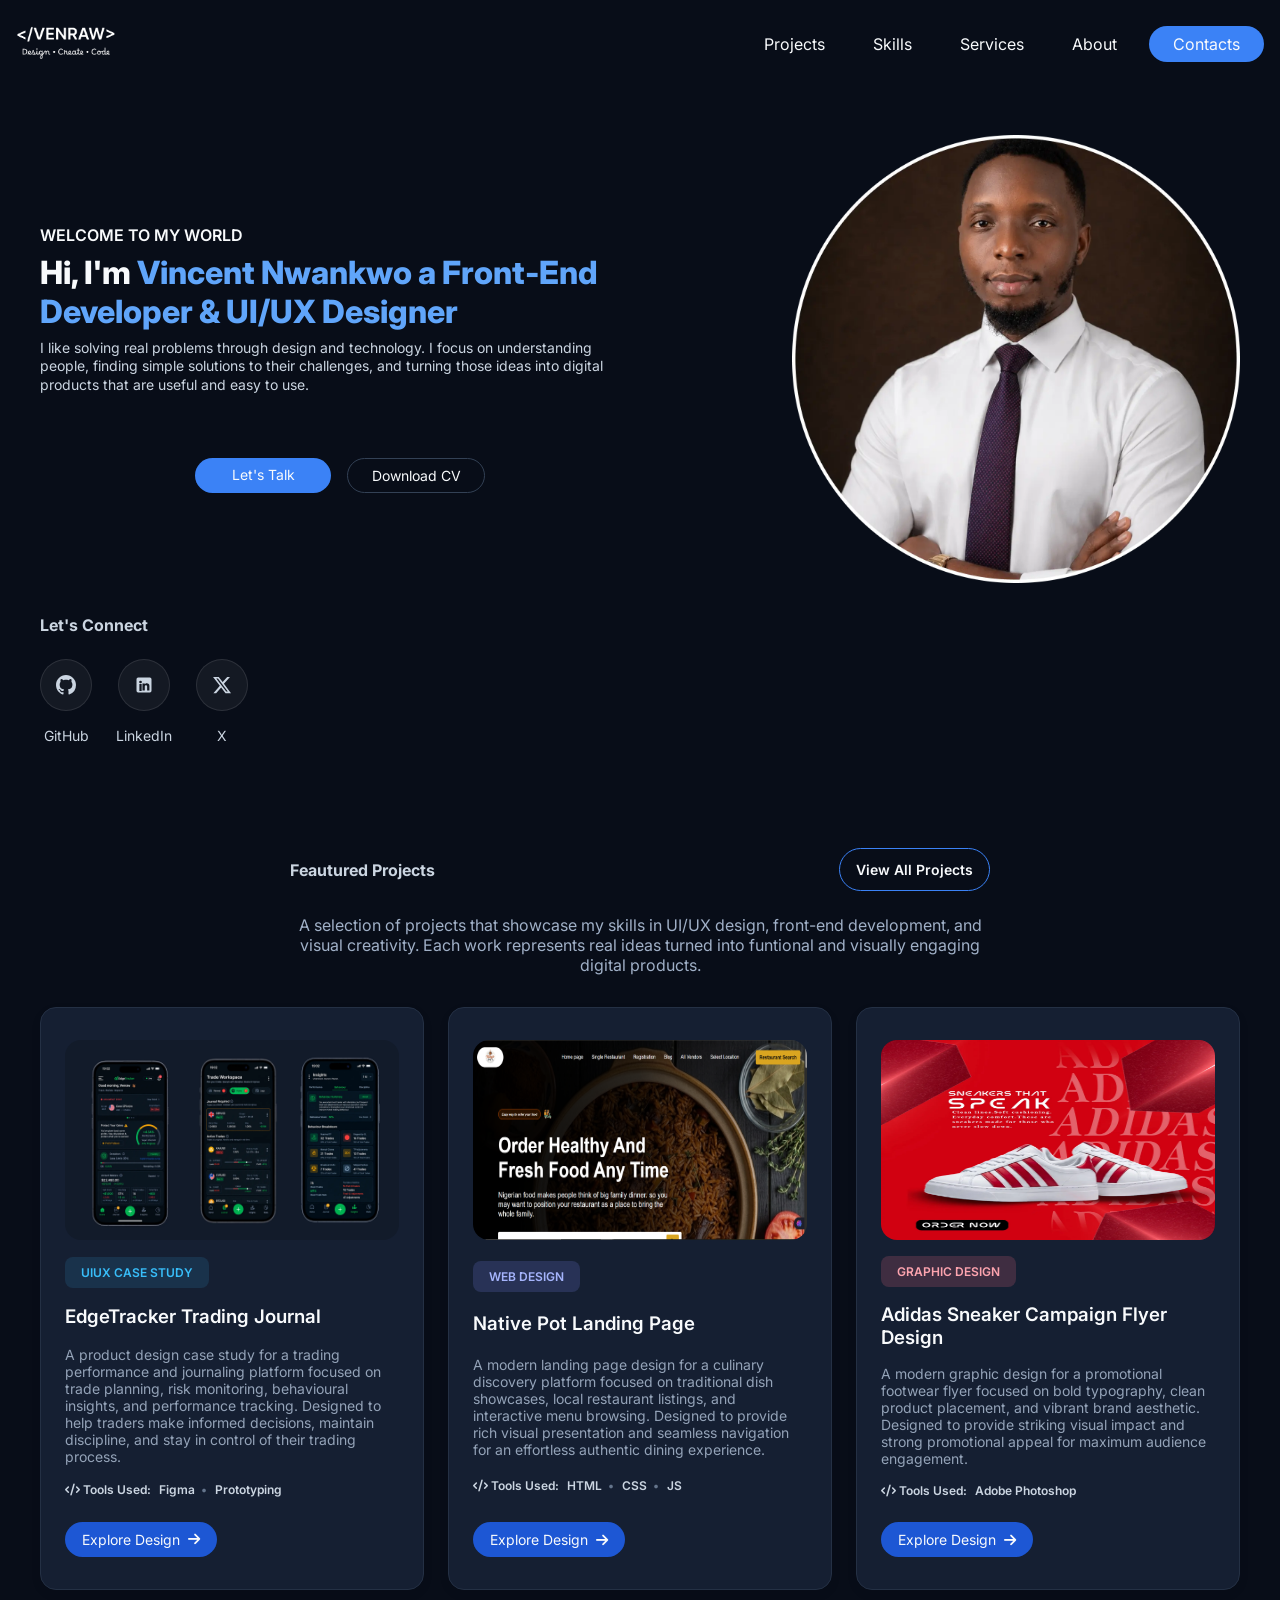
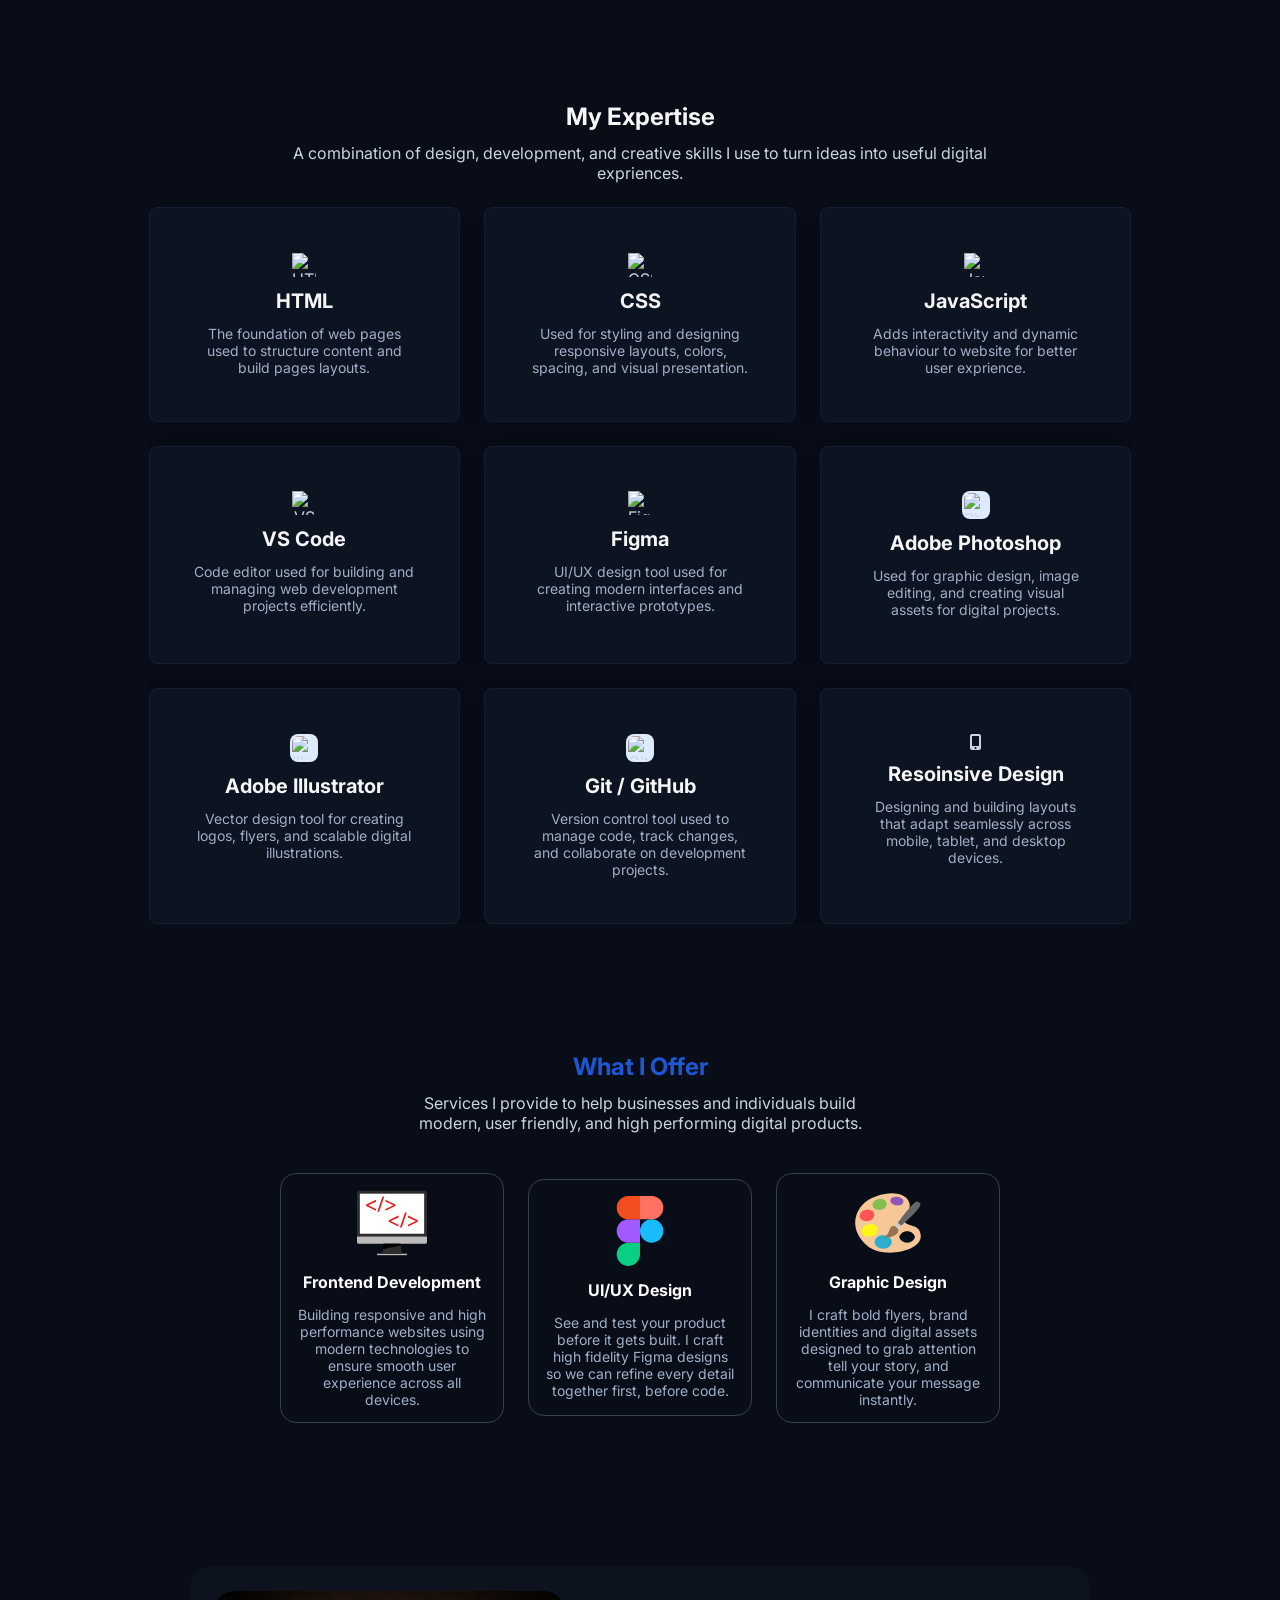
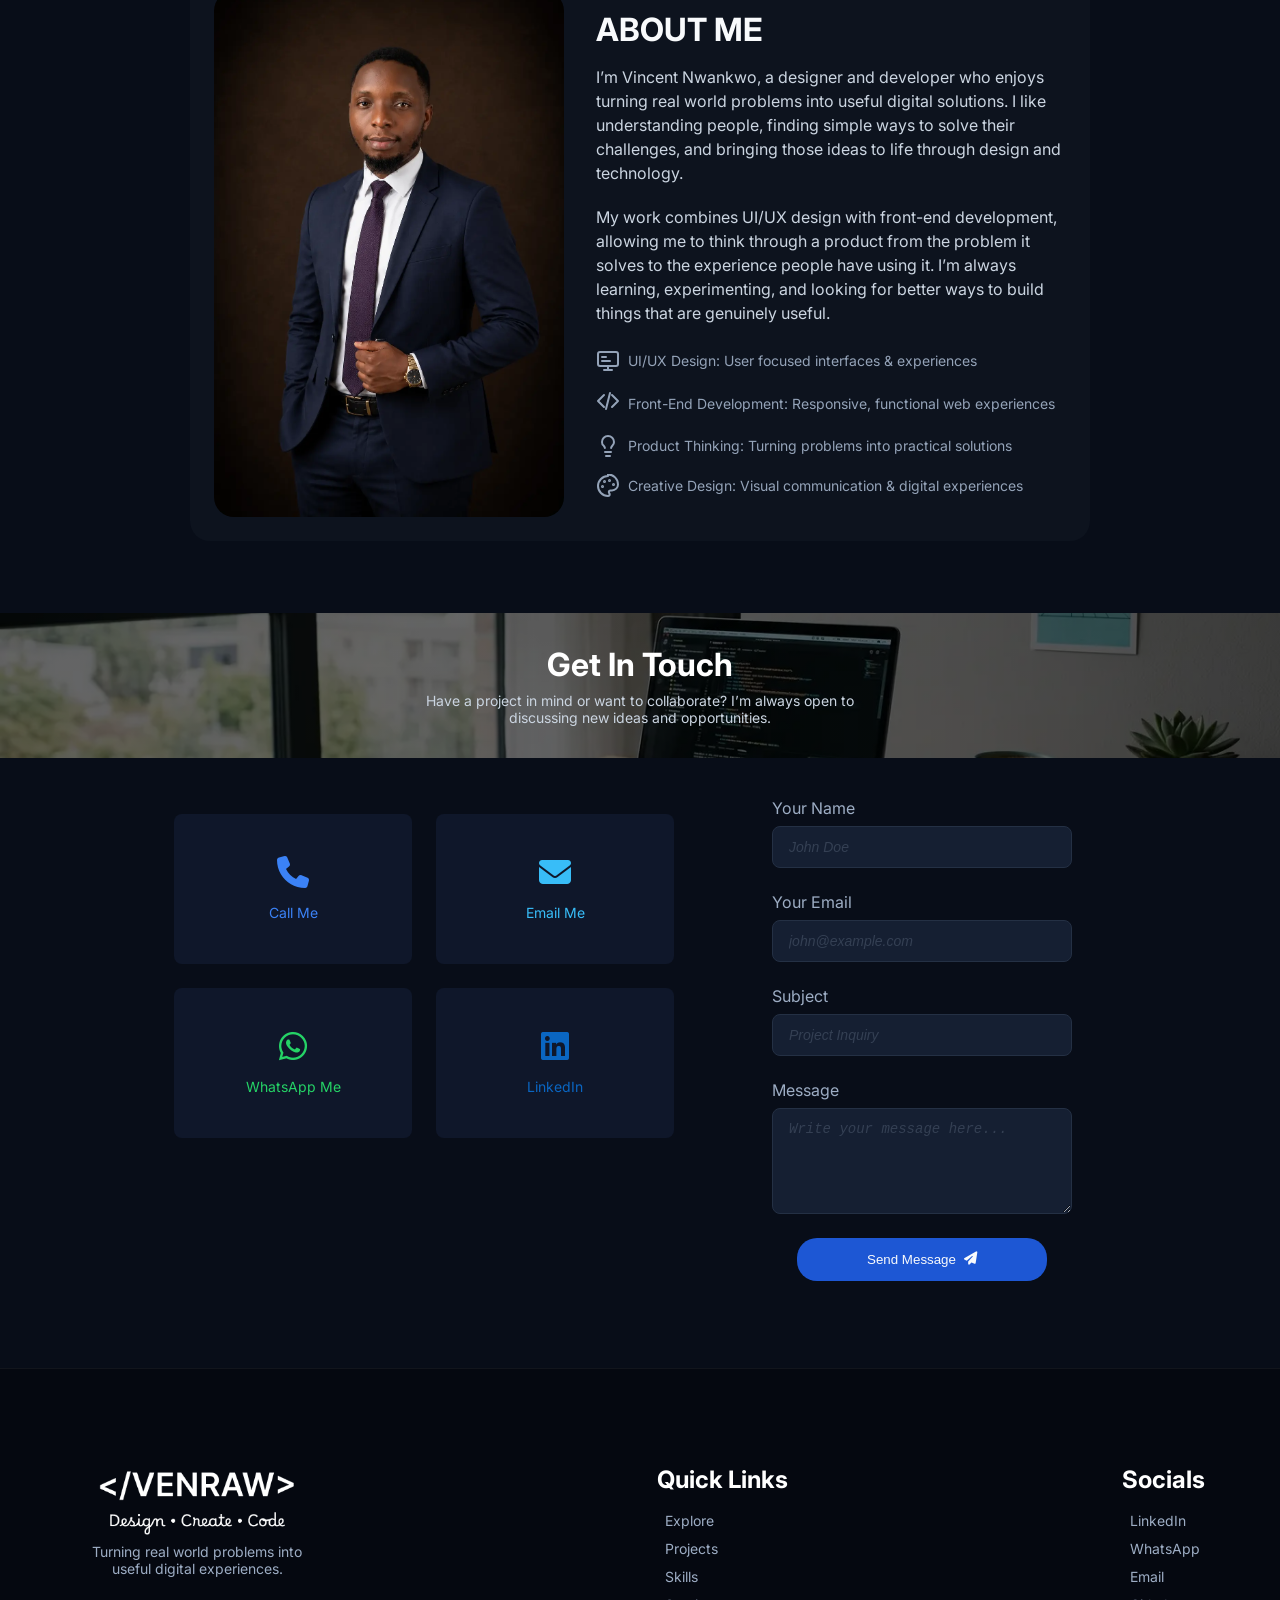
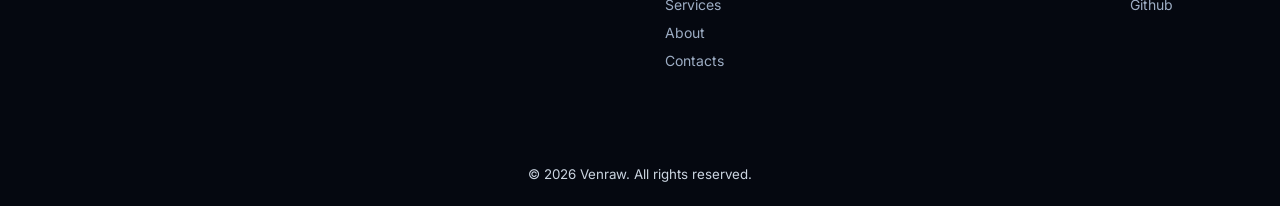
==== commit 2f7f981b: "added a tag for each section" ====
--- a/index.html
+++ b/index.html
@@ -152,14 +152,14 @@
             <div class="project-card-all">
 
                 <div class="project-card">
-                    <img src="sentrycheck 2.webp" alt="sentrycheck" class="product-screenshot" loading="lazy">
-
-                    <p class="project-type">UIUX DESIGN</p>
-
-                    <h3>Security Monitoring App</h3>
+                    <img src="EdgeTracker2.webp" alt="sentrycheck" class="product-screenshot" loading="lazy">
+
+                    <p class="project-type">UIUX CASE STUDY</p>
+
+                    <h3>EdgeTracker Trading Journal</h3>
 
                     <p class="project-description">
-                        A modern UI/UX design for a security monitoring application focused on real time tracking, alerts, and user friendly dashboard experience. Designed to provide clear data visualization and seamless navigation for improved user control and awareness.
+                        A product design case study for a trading performance and journaling platform focused on trade planning, risk monitoring, behavioural insights, and performance tracking. Designed to help traders make informed decisions, maintain discipline, and stay in control of their trading process.
                     </p>
 
                     <div class="project-tools">
@@ -169,7 +169,7 @@
                         <span class="tech-tag">Prototyping</span>
                     </div>
 
-                    <a href="#" class="explore-btn">
+                    <a href="case-study/uiux-case-study/index.html" class="explore-btn">
                         Explore Design <i class="fa-solid fa-arrow-right"></i>
                     </a>
 
--- a/portfolio.css
+++ b/portfolio.css
@@ -7,6 +7,11 @@
     margin: 0; 
     /*box-sizing: border-box;*/
 }
+
+@view-transition {
+    navigation: auto;
+}
+
 
 
 body {
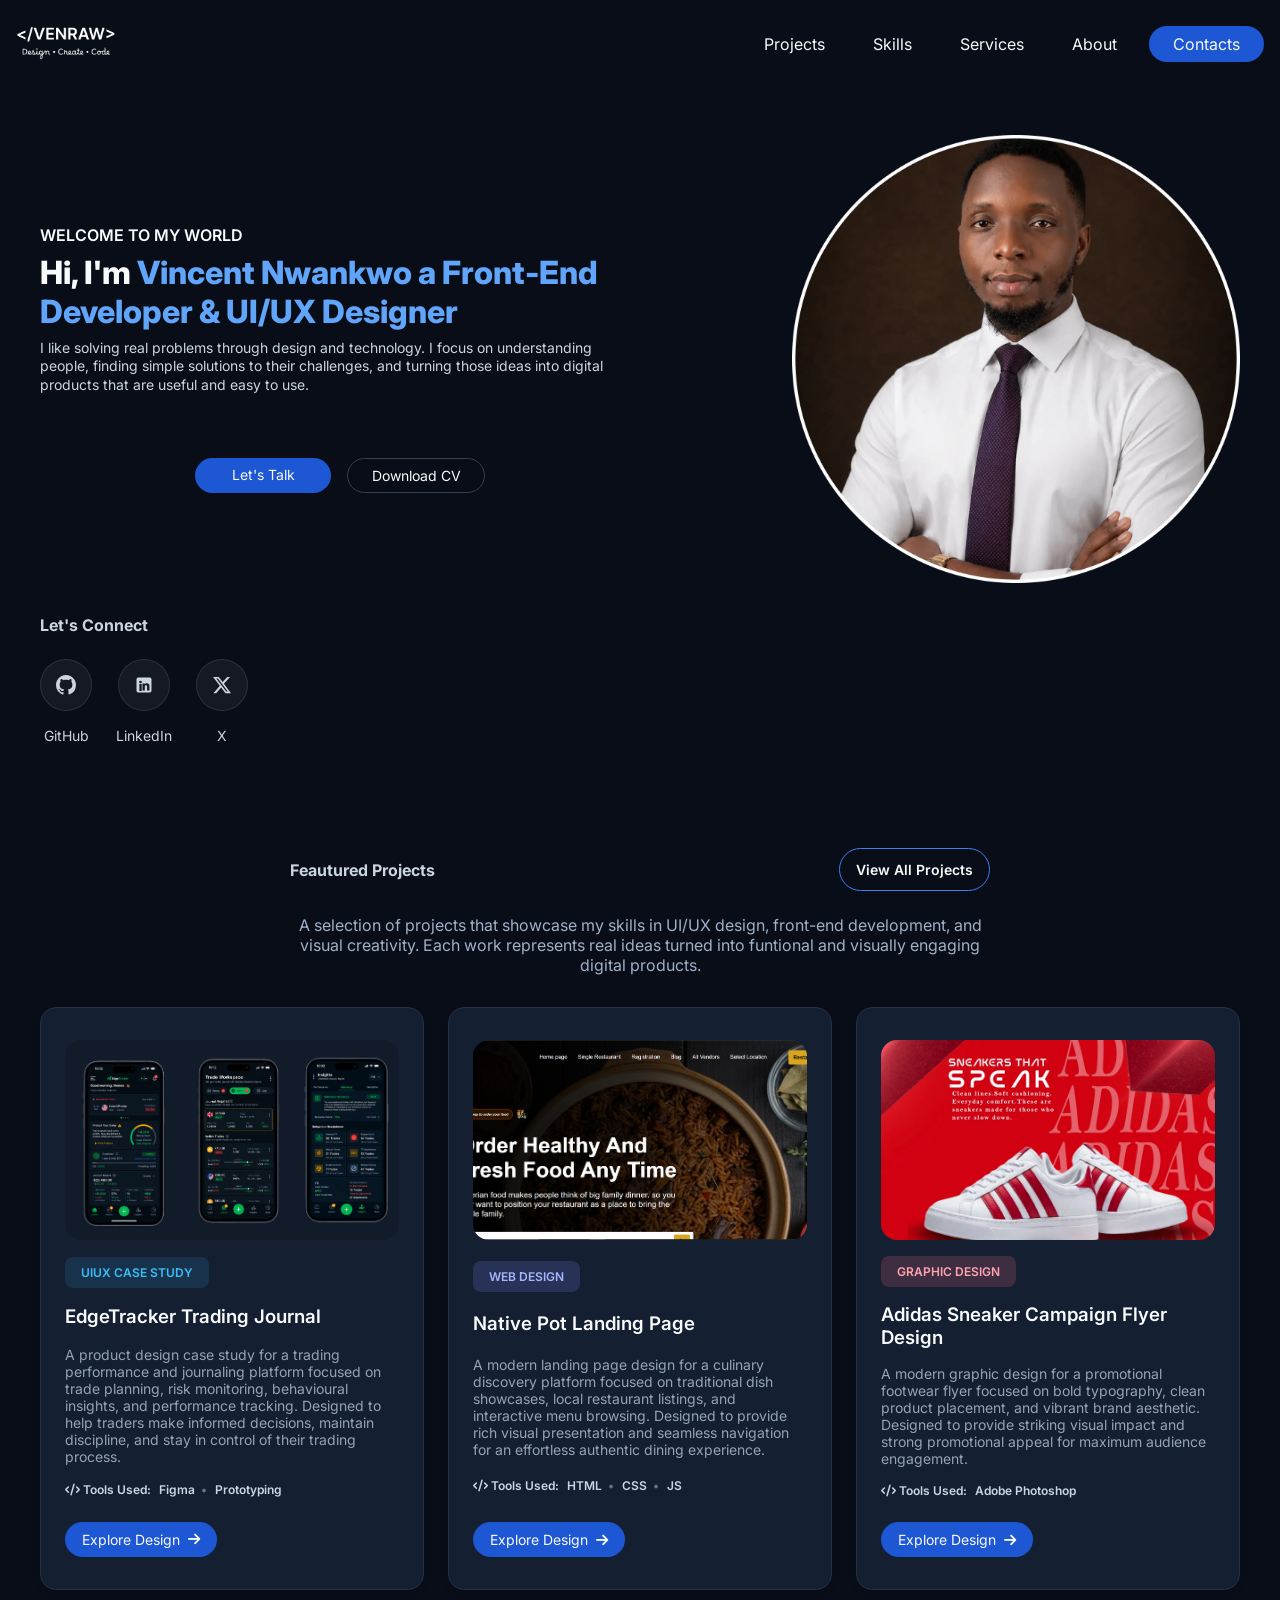
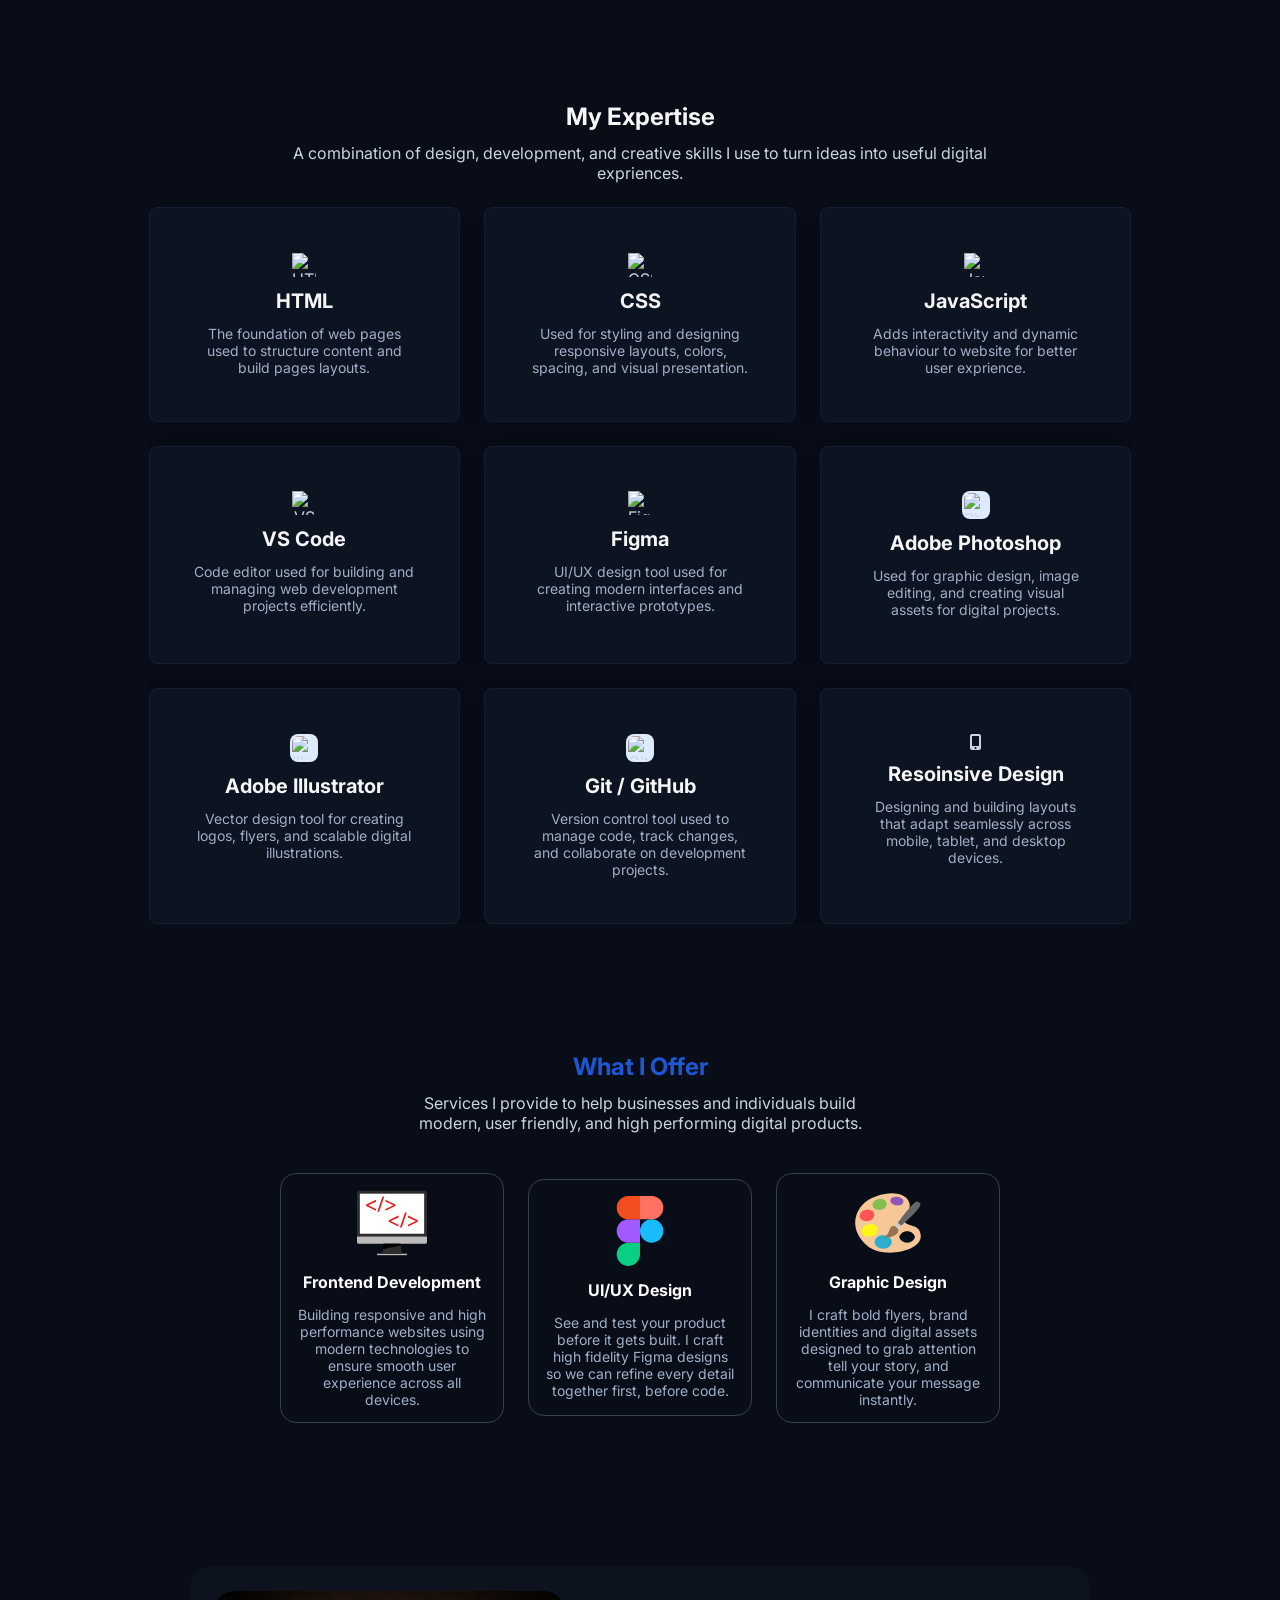
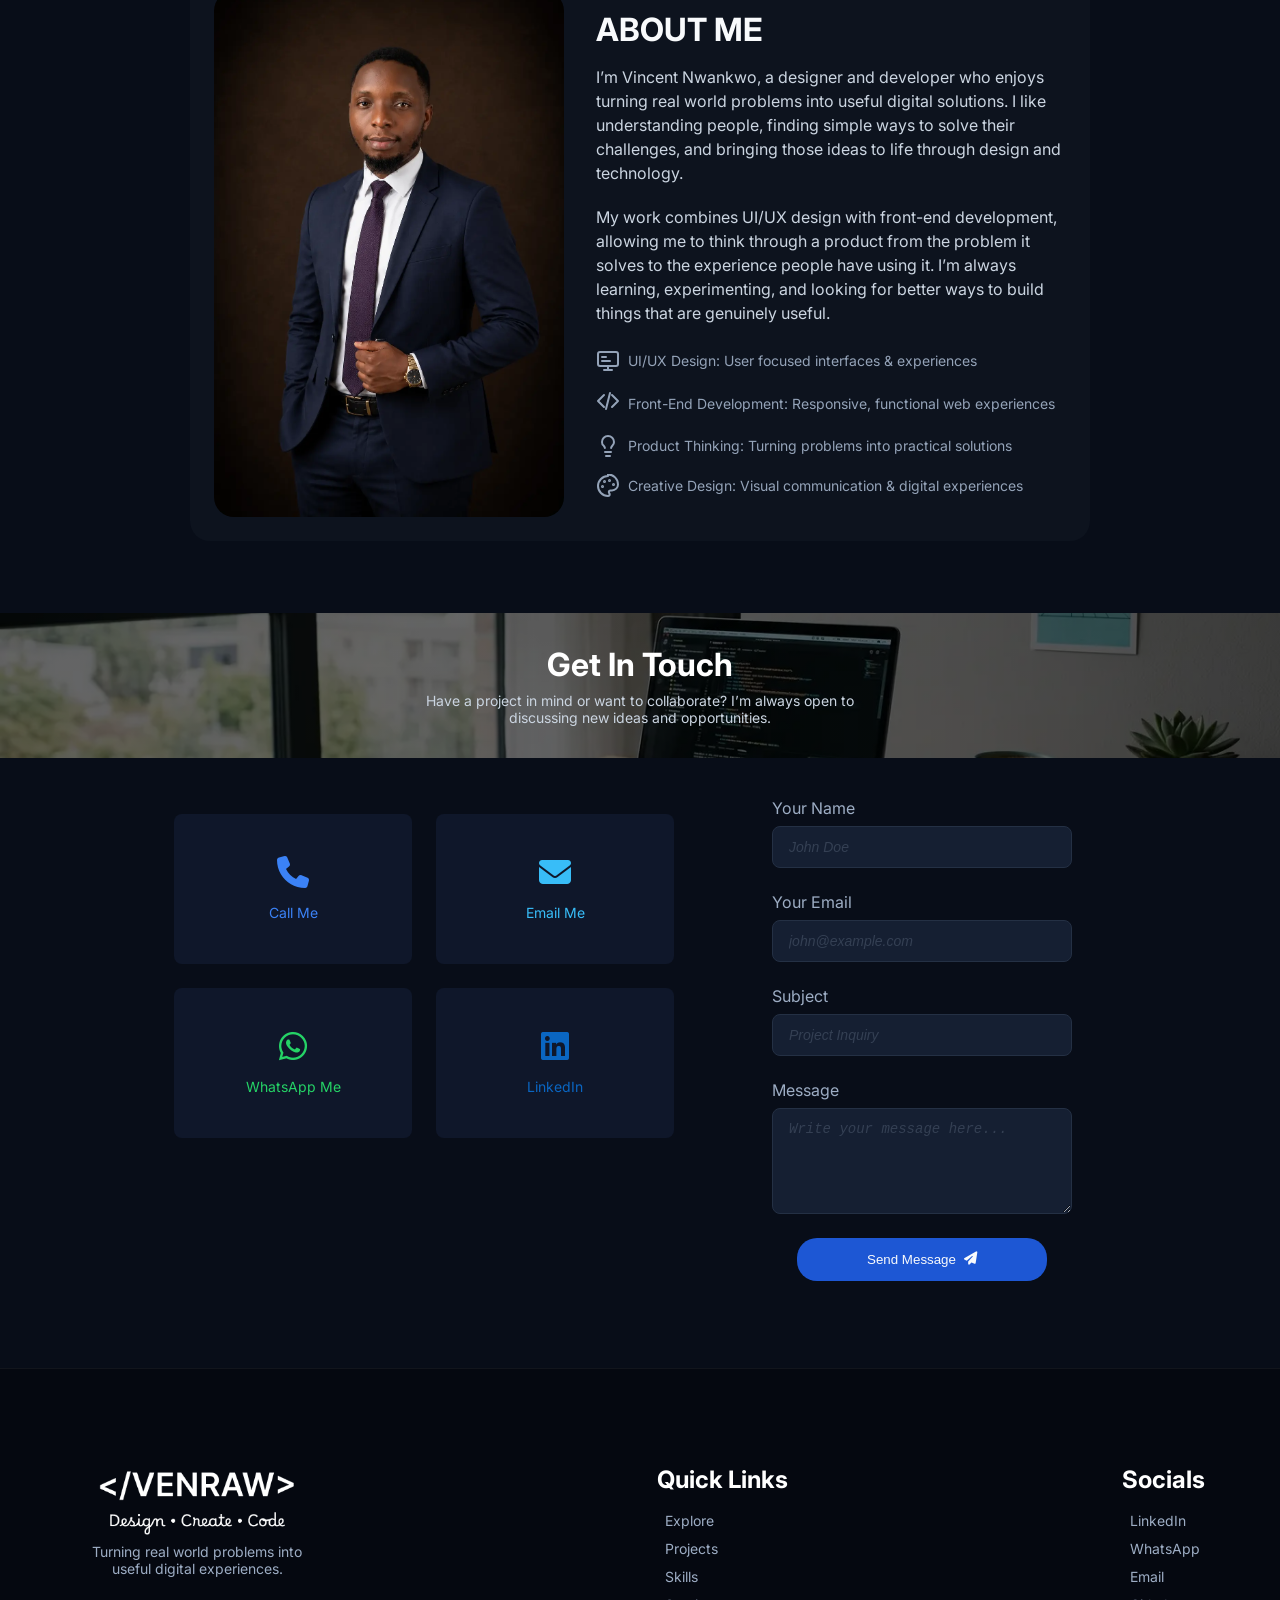
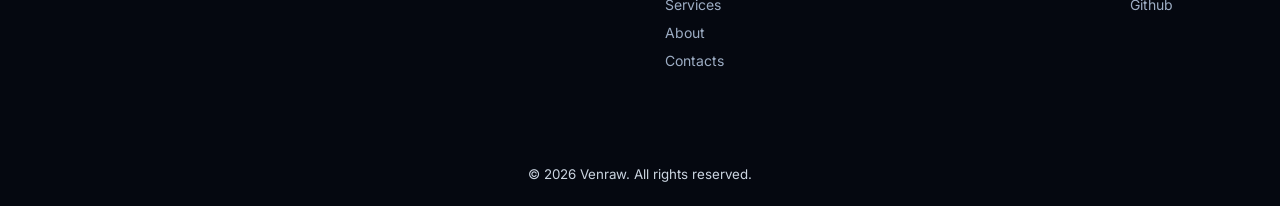
==== commit 76170f5a: "created the closing remarks and the button like contact me and download case study pdf" ====
--- a/index.html
+++ b/index.html
@@ -586,7 +586,7 @@
     </script>
     -->
 
-    <script src="portfolio.js"></script>
+<script src="portfolio.js"></script>
 
     <!-- AOS JavaScript -->
 <script src="https://unpkg.com/aos@next/dist/aos.js"></script>
--- a/portfolio.css
+++ b/portfolio.css
@@ -44,12 +44,13 @@
     padding: 16px;
     border: none;
     border-radius: 100px;
-    background: #0a66c2;
+    background: #1d57d4;
     color: #F8FAFC;
 
     width: 45px;
     height: 45px;
-    background-color: #3B82F6; 
+    /*background-color: #3B82F6; */
+    background: #1d57d4;
     color: #ffffff;
     border: none;
     border-radius: 50%;
@@ -68,7 +69,7 @@
 }
 
 .back-to-top:hover {
-    background-color: #2563EB;
+    background: #1d57d4ac;
     transform: translateY(-3px);
 }
 
@@ -113,10 +114,10 @@
 .contacts {
     padding: 8px 24px;
     border-radius: 20px;
-    background-color: #3b82f6;
+    background: #1d57d4;
 }
 .contacts:hover {
-    background-color: #1d57d4;
+    background: #1d57d4ac;
 }
 
 .menu-btn {
@@ -215,11 +216,11 @@
     white-space: nowrap;
 }
 .lets-talk {
-    background-color: #3B82F6;
+    background: #1d57d4;
     color: #F8FAFC;
 }
 .lets-talk:hover{
-    background-color: #1d57d4;
+    background-color: #1d57d4ac;
 }
 .download-cv {
     background-color: transparent;
@@ -403,7 +404,7 @@
     border-radius: 16px;
     margin-bottom: 16px;
 
-    object-fit: fit;
+    object-fit: cover;
     box-sizing: border-box;
 }
 
@@ -911,11 +912,11 @@
     max-width: 250px;
     cursor: pointer;
 
-    transition: ease-in-out 0.3s;
+    /*transition: ease-in-out 0.3s;*/
 }
 
 .send-btn:hover {
-    background: #113279;
+    background: #1d57d4ac;
 }
 
 .form-row {
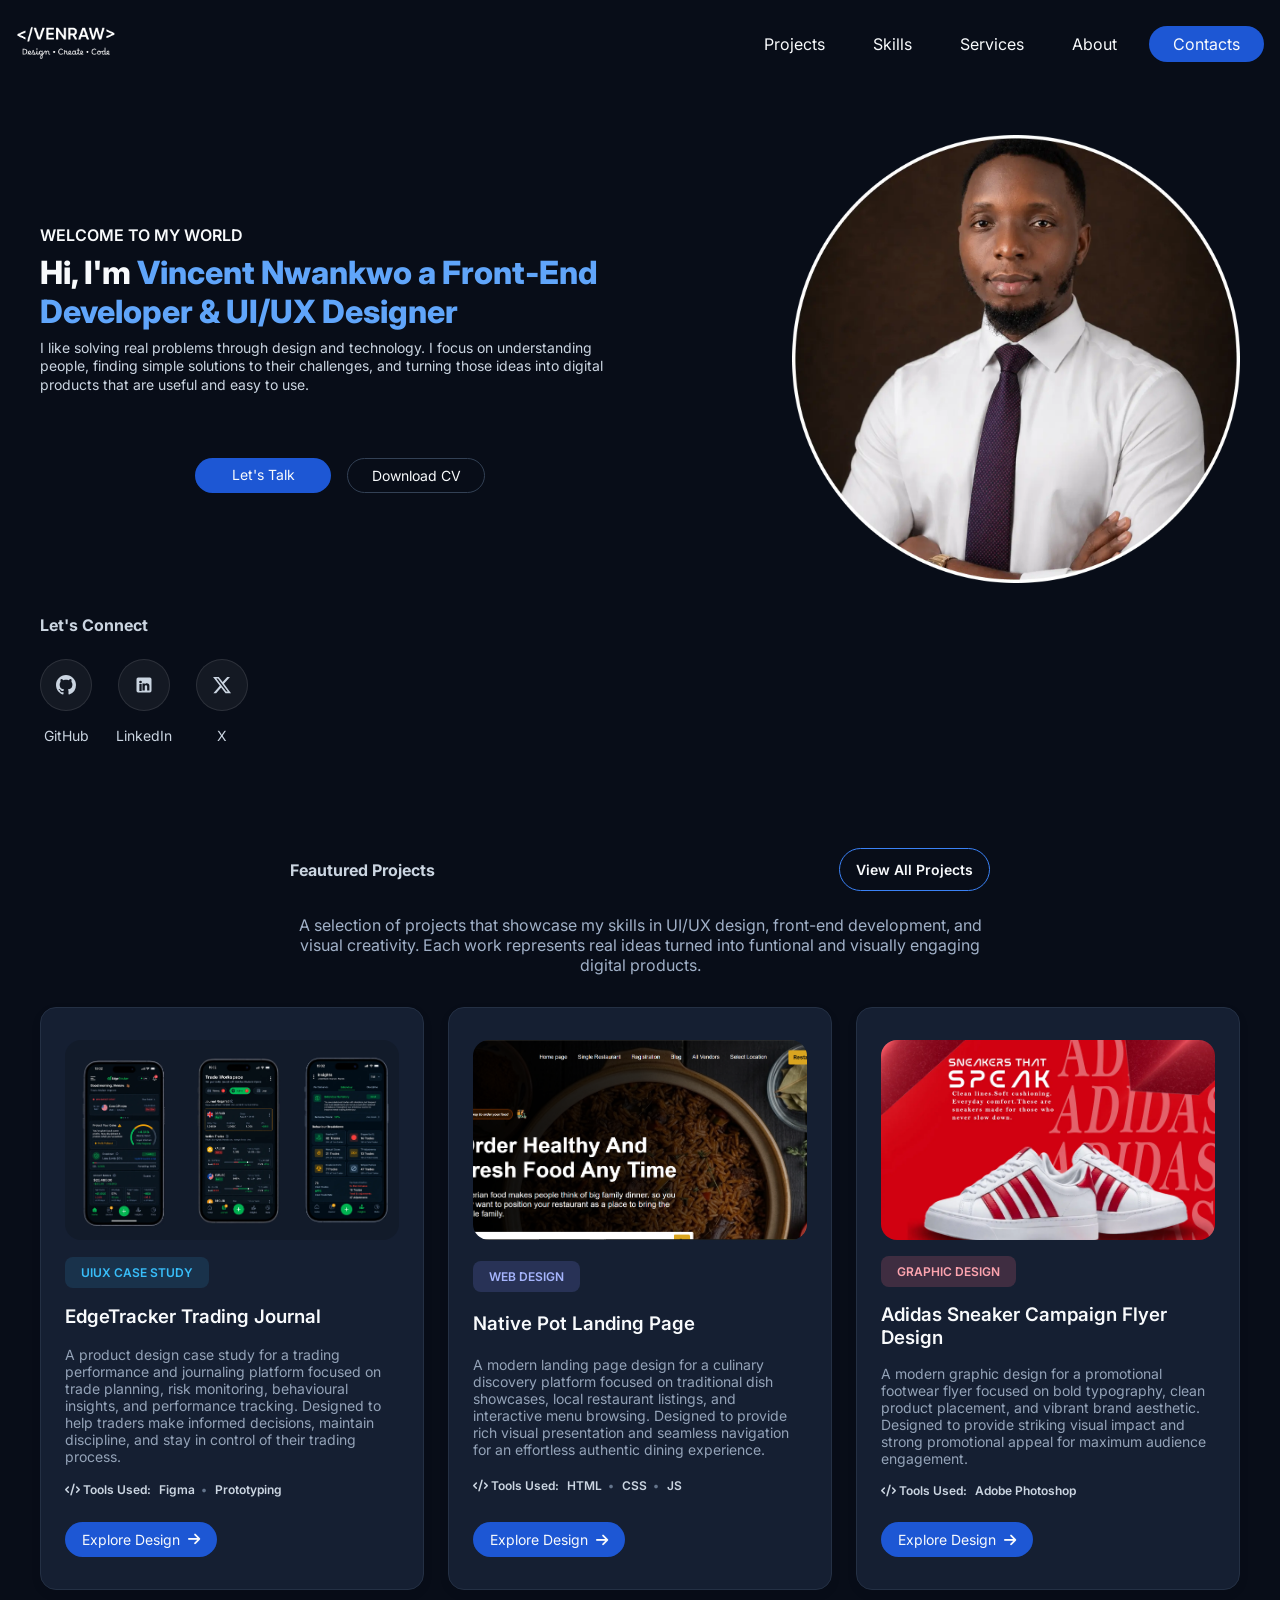
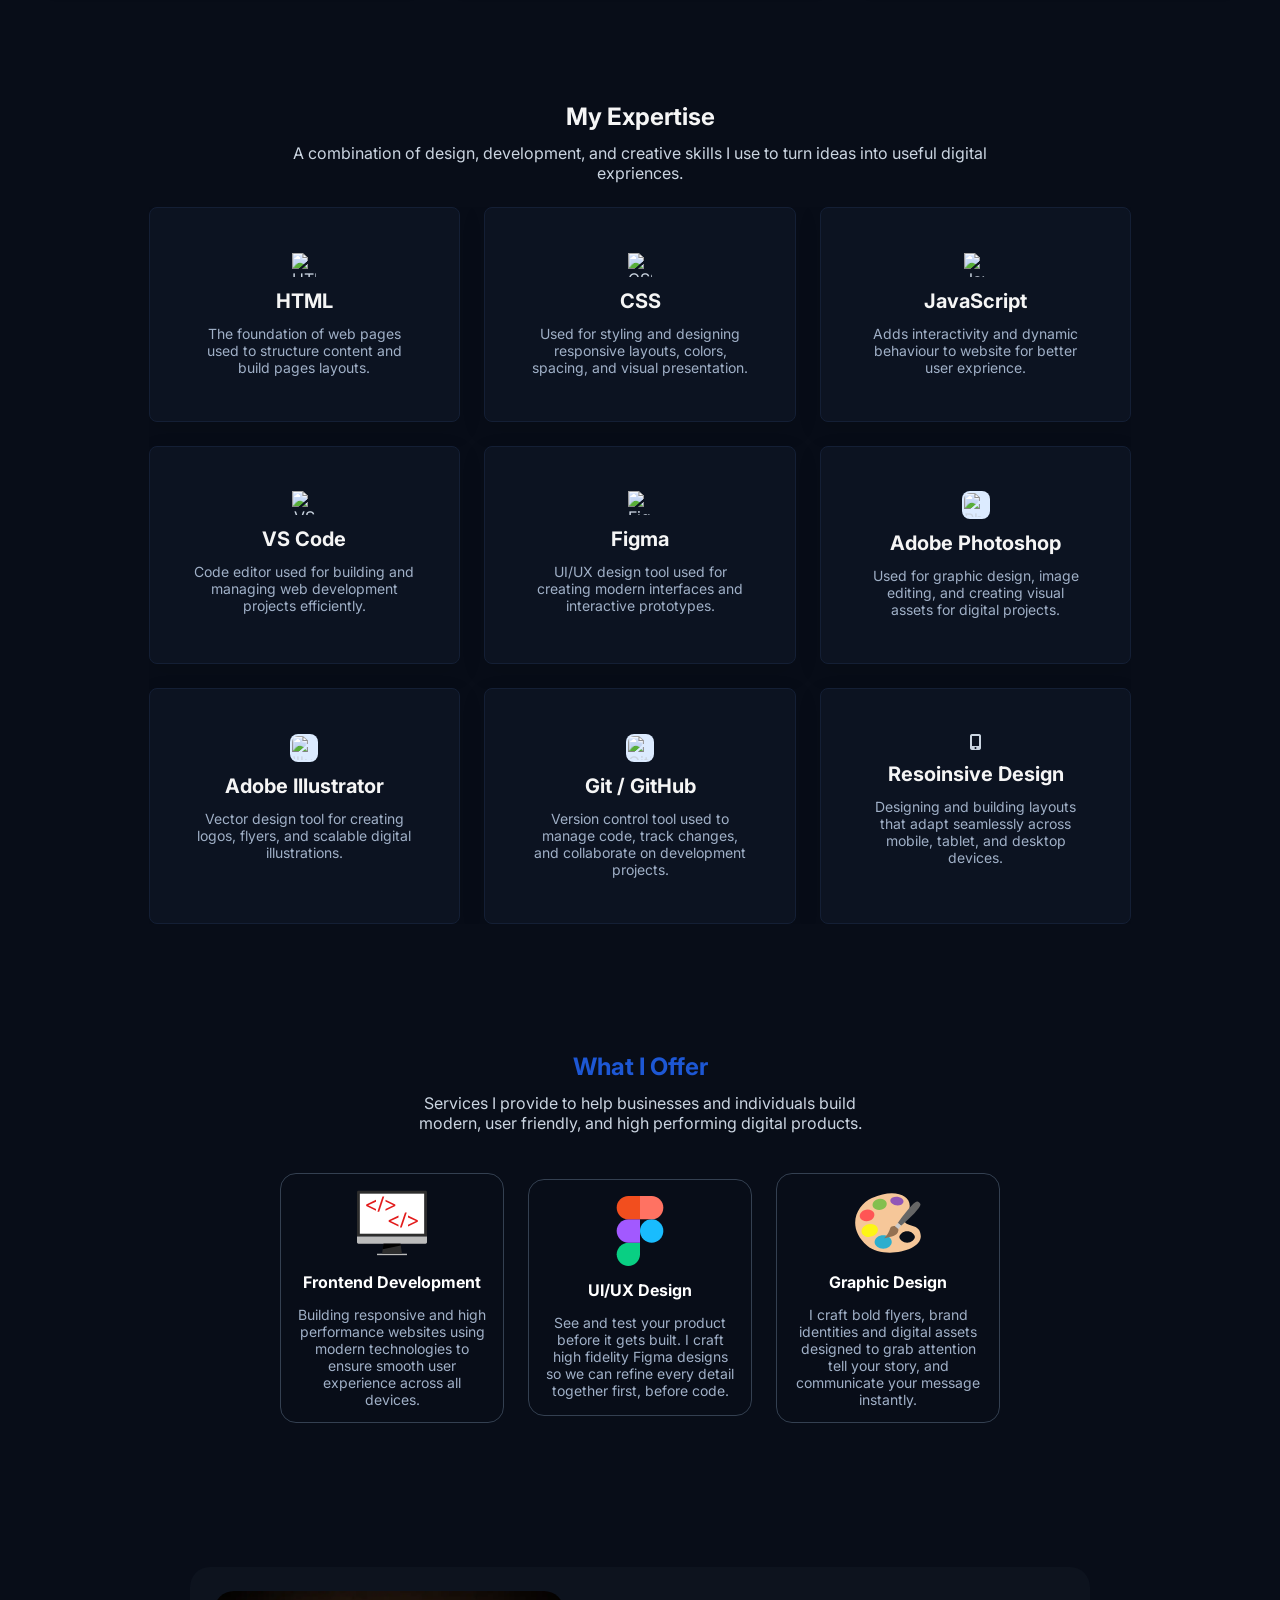
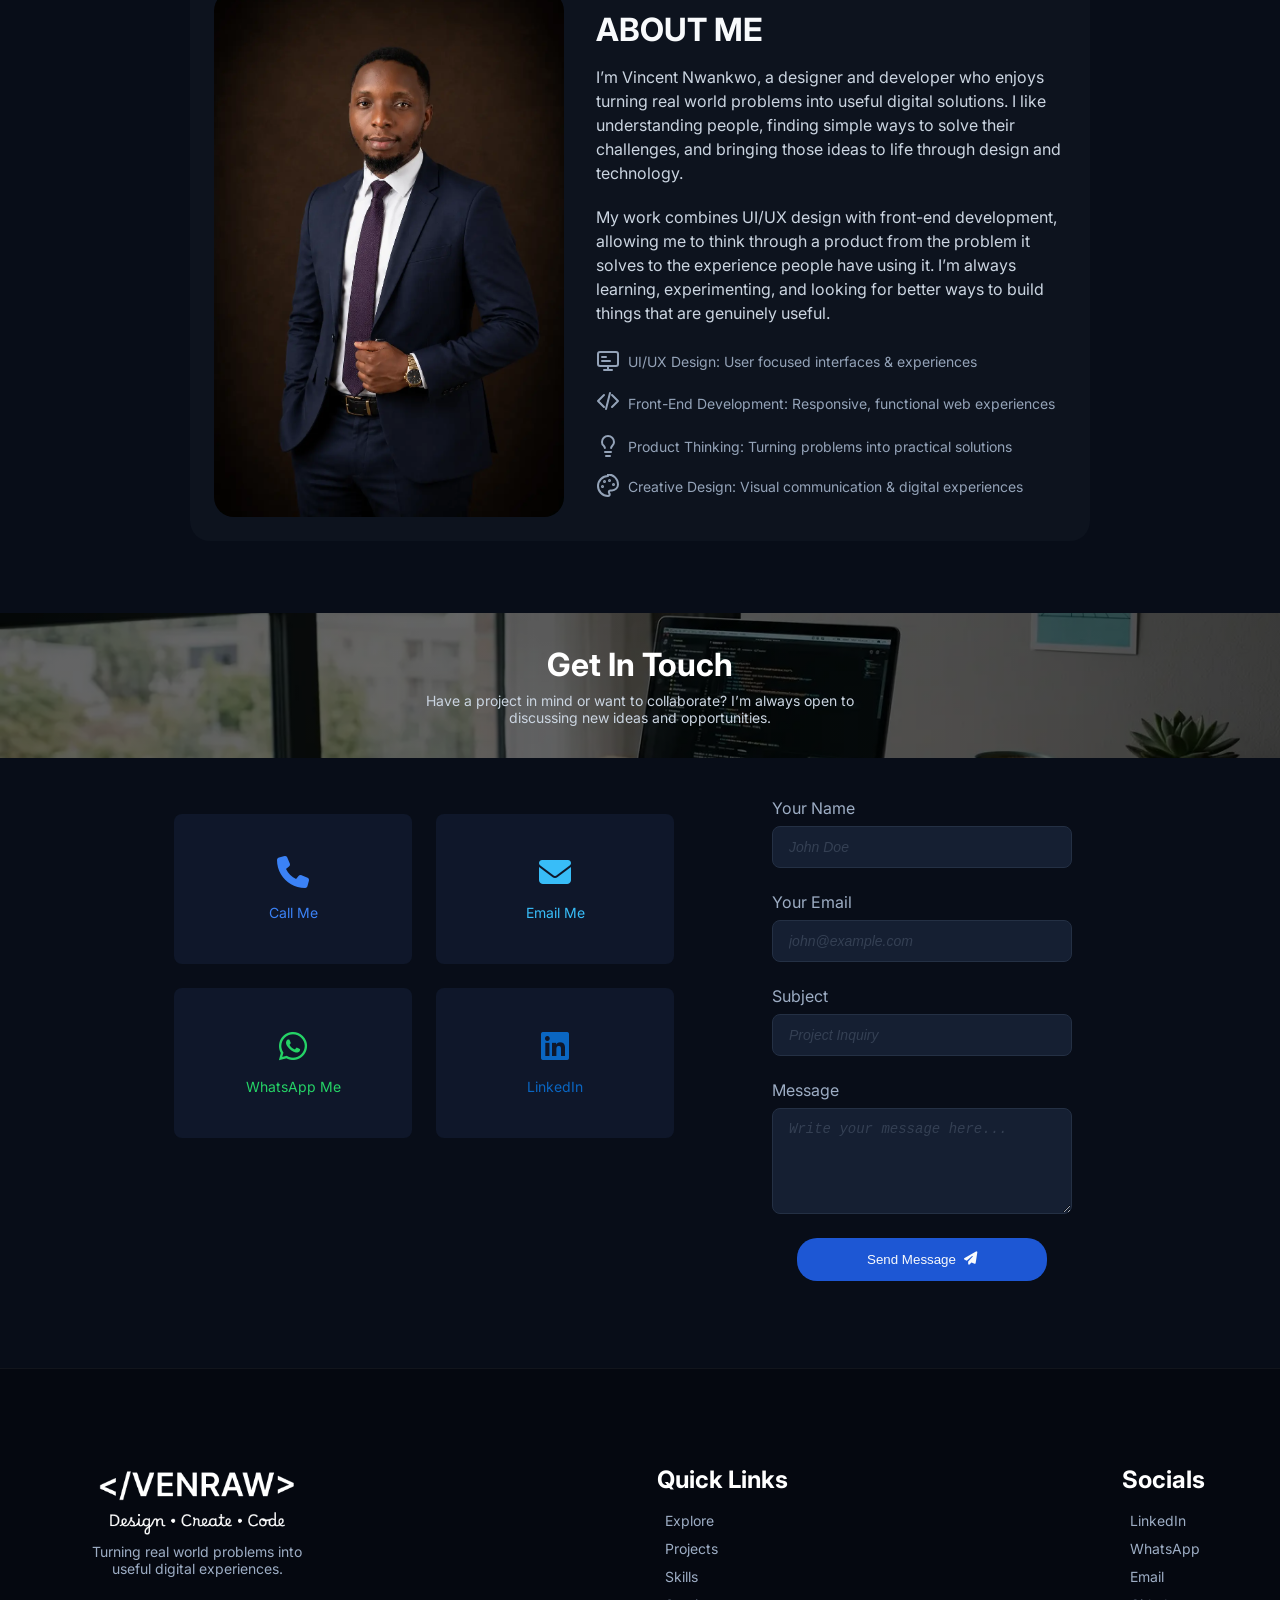
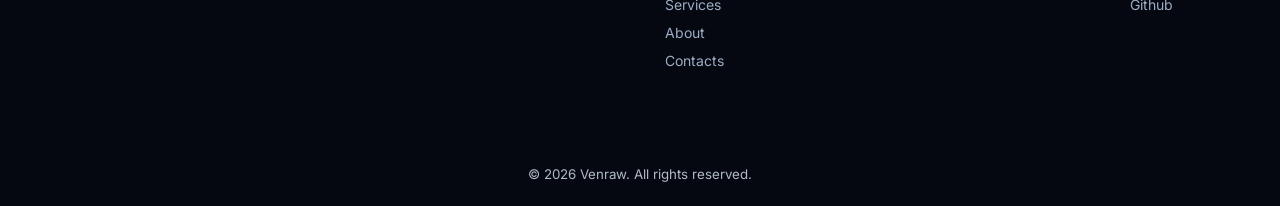
==== commit aaae124a: "added animation to the portfolio page" ====
--- a/index.html
+++ b/index.html
@@ -146,7 +146,7 @@
                     <a href="" target="_blank" aria-label="Projects" data-aos="flip-left" >View All Projects</a>
                 </div>
 
-                <p class="project-intro">A selection of projects that showcase my skills in UI/UX design, front-end development, and visual creativity. Each work represents real ideas turned into funtional and visually engaging digital products.</p>
+                <p class="project-intro" data-aos="zoom-in" >A selection of projects that showcase my skills in UI/UX design, front-end development, and visual creativity. Each work represents real ideas turned into funtional and visually engaging digital products.</p>
             </div>
 
             <div class="project-card-all">
@@ -169,7 +169,7 @@
                         <span class="tech-tag">Prototyping</span>
                     </div>
 
-                    <a href="case-study/uiux-case-study/index.html" class="explore-btn">
+                    <a href="case-study/uiux-case-study/index.html" class="explore-btn" data-aos="fade-left">
                         Explore Design <i class="fa-solid fa-arrow-right"></i>
                     </a>
 
@@ -193,7 +193,7 @@
                         <span class="tech-tag">JS</span>
                     </div>
 
-                    <a href="#" class="explore-btn">
+                    <a href="#" class="explore-btn" data-aos="fade-left">
                         Explore Design <i class="fa-solid fa-arrow-right"></i>
                     </a>
 
@@ -216,7 +216,7 @@
                         <!---<span class="tech-tag">Adobe Illustrator</span>--->
                     </div>
 
-                    <a href="#" class="explore-btn">
+                    <a href="#" class="explore-btn" data-aos="fade-left">
                         Explore Design <i class="fa-solid fa-arrow-right"></i>
                     </a>
 
@@ -239,55 +239,55 @@
                 <div class="expertis-card">
                     <img src="https://cdn.jsdelivr.net/gh/devicons/devicon/icons/html5/html5-original.svg" alt="HTML5 Logo" width="24" height="24">
                     <h2>HTML</h2>
-                    <P>The foundation of web pages used to structure content and build pages layouts.</P>
+                    <P data-aos="zoom-in">The foundation of web pages used to structure content and build pages layouts.</P>
                 </div>
 
                 <div class="expertis-card">
                     <img src="https://cdn.jsdelivr.net/gh/devicons/devicon/icons/css3/css3-original.svg" alt="CSS3 Logo" width="24" height="24">
                     <h2>CSS</h2>
-                    <P>Used for styling and designing responsive layouts, colors, spacing, and visual presentation.</P>
+                    <P data-aos="zoom-in" data-aos-delay="200">Used for styling and designing responsive layouts, colors, spacing, and visual presentation.</P>
                 </div>
 
                 <div class="expertis-card">
                     <img src="https://cdn.jsdelivr.net/gh/devicons/devicon/icons/javascript/javascript-original.svg" alt="JavaScript Logo" width="24" height="24">
                     <h2>JavaScript</h2>
-                    <P>Adds interactivity and dynamic behaviour to website for better user exprience.</P>
+                    <P data-aos="zoom-in" data-aos-delay="220">Adds interactivity and dynamic behaviour to website for better user exprience.</P>
                 </div>
 
                 <div class="expertis-card">
                     <img src="https://cdn.jsdelivr.net/gh/devicons/devicon/icons/vscode/vscode-original.svg" alt="VS Code Logo" width="24" height="24">
                     <h2>VS Code</h2>
-                    <P>Code editor used for building and managing web development projects efficiently.</P>
+                    <P data-aos="zoom-in" data-aos-delay="230">Code editor used for building and managing web development projects efficiently.</P>
                 </div>
 
                 <div class="expertis-card">
                     <img src="https://cdn.jsdelivr.net/gh/devicons/devicon/icons/figma/figma-original.svg" alt="Figma Logo" width="24" height="24">
                     <h2>Figma</h2>
-                    <P>UI/UX design tool used for creating modern interfaces and interactive prototypes.</P>
+                    <P data-aos="zoom-in" data-aos-delay="240">UI/UX design tool used for creating modern interfaces and interactive prototypes.</P>
                 </div>
 
                 <div class="expertis-card">
                     <img src="https://cdn.jsdelivr.net/gh/devicons/devicon/icons/photoshop/photoshop-plain.svg" alt="Photoshop Logo" width="24" height="24" class="photoshop">
                     <h2>Adobe Photoshop</h2>
-                    <P>Used for graphic design, image editing, and creating visual assets for digital projects.</P>
+                    <P data-aos="zoom-in" data-aos-delay="250">Used for graphic design, image editing, and creating visual assets for digital projects.</P>
                 </div>
 
                 <div class="expertis-card">
                     <img src="https://cdn.jsdelivr.net/gh/devicons/devicon/icons/illustrator/illustrator-plain.svg" alt="Illustrator Logo" width="24" height="24" class="illustrator">
                     <h2>Adobe Illustrator</h2>
-                    <P>Vector design tool for creating logos, flyers, and scalable digital illustrations.</P>
+                    <P data-aos="zoom-in" data-aos-delay="260">Vector design tool for creating logos, flyers, and scalable digital illustrations.</P>
                 </div>
 
                 <div class="expertis-card">
                     <img src="https://cdn.jsdelivr.net/gh/devicons/devicon/icons/github/github-original.svg" alt="GitHub Logo" width="24" height="24" class="github">
                     <h2>Git / GitHub</h2>
-                    <P>Version control tool used to manage code, track changes, and collaborate on development projects.</P>
+                    <P data-aos="zoom-in" data-aos-delay="270">Version control tool used to manage code, track changes, and collaborate on development projects.</P>
                 </div>
 
                 <div class="expertis-card">
                     <i class="fa-solid fa-mobile-screen-button"></i>
                     <h2>Resoinsive Design</h2>
-                    <P>Designing and building layouts that adapt seamlessly across mobile, tablet, and desktop devices.</P>
+                    <P data-aos="zoom-in" data-aos-delay="280">Designing and building layouts that adapt seamlessly across mobile, tablet, and desktop devices.</P>
                 </div>
                 
             </div>
@@ -309,20 +309,20 @@
         <div class="my-offer-all" id="toServices">
 
             <div class="my-offer-heading">
-                <h1>What I Offer</h1>
-                <p>Services I provide to help businesses and individuals build modern, user friendly, and high performing digital products.</p>
+                <h1 fade-left data-aos="slide-up">What I Offer</h1>
+                <p data-aos="slide-up">Services I provide to help businesses and individuals build modern, user friendly, and high performing digital products.</p>
 
             </div>
 
             <div class="offer-card-list">
 
-                <div class="offer-card">
+                <div class="offer-card" data-aos="slide-up">
                     <img src="code-website.svg" alt="">
                     <h3>Frontend Development</h3>
                     <p>Building responsive and high performance websites using modern technologies to ensure smooth user experience across all devices.</p>
                 </div>
 
-                <div class="offer-card">
+                <div class="offer-card" data-aos="slide-up" data-aos-delay="200">
                     <img src="figma.svg" alt="">
                     <h3>UI/UX Design</h3>
                     <p>
@@ -330,7 +330,7 @@
                     </p>
                 </div>
 
-                <div class="offer-card">
+                <div class="offer-card" data-aos="slide-up" data-aos-delay="250">
                     <img src="artist-palette.svg" alt="">
                     <h3>Graphic Design</h3>
                     <p>I craft bold flyers, brand identities and digital assets designed to grab attention tell your story, and communicate your message instantly.</p>
@@ -359,7 +359,7 @@
                     </p>
 
                     <div class="bio-fillup">
-                        <p>
+                        <p data-aos="flip-up">
                             <svg xmlns="http://www.w3.org/2000/svg" width="24" height="24" viewBox="0 0 24 24" fill="none" stroke="currentColor" stroke-width="2" stroke-linecap="round" stroke-linejoin="round">
                             <rect x="2" y="3" width="20" height="14" rx="2" ry="2"/>
                             <line x1="8" y1="21" x2="16" y2="21"/>
@@ -369,7 +369,7 @@
                             </svg> UI/UX Design: User focused interfaces & experiences
                         </p>
                         
-                        <p>
+                        <p data-aos="flip-up" data-aos-delay="200">
                             <span><svg xmlns="http://www.w3.org/2000/svg" width="24" height="24" viewBox="0 0 24 24" fill="none" stroke="currentColor" stroke-width="2" stroke-linecap="round" stroke-linejoin="round">
                             <polyline points="16 18 22 12 16 6"/>
                             <polyline points="8 6 2 12 8 18"/>
@@ -378,7 +378,7 @@
                             Front-End Development: Responsive, functional web experiences
                         </p>
 
-                        <p>
+                        <p data-aos="flip-up" data-aos-delay="250">
                             <svg xmlns="http://www.w3.org/2000/svg" width="24" height="24" viewBox="0 0 24 24" fill="none" stroke="currentColor" stroke-width="2" stroke-linecap="round" stroke-linejoin="round">
                             <path d="M9 18h6"/>
                             <path d="M10 22h4"/>
@@ -387,7 +387,7 @@
                             Product Thinking: Turning problems into practical solutions
                         </p>
 
-                        <p>
+                        <p data-aos="flip-up" data-aos-delay="300">
                             <svg xmlns="http://www.w3.org/2000/svg" width="24" height="24" viewBox="0 0 24 24" fill="none" stroke="currentColor" stroke-width="2" stroke-linecap="round" stroke-linejoin="round">
                             <circle cx="13.5" cy="6.5" r=".5" fill="currentColor"/>
                             <circle cx="17.5" cy="10.5" r=".5" fill="currentColor"/>
@@ -419,37 +419,37 @@
             <div>
                 <div class="get-in-touch" id="footerContact">
                     <div class="intouch-text">
-                        <h1>Get In Touch</h1>
-                        <p>Have a project in mind or want to collaborate? I’m always open to discussing new ideas and opportunities.</p>
+                        <h1 data-aos="slide-down">Get In Touch</h1>
+                        <p data-aos="slide-up">Have a project in mind or want to collaborate? I’m always open to discussing new ideas and opportunities.</p>
                     </div>
                 </div>
 
                 <div class="form-contact">
                     <div class="contact-section">
-                        <a href="tel:+2347018208001" class="contact-btn1">
+                        <a href="tel:+2347018208001" class="contact-btn1" data-aos="zoom-in">
                             <i class="fa-solid fa-phone"></i> Call Me
                         </a>
 
 
-                        <a href="mailto:venraw225@gmail.com" class="contact-btn2">
+                        <a href="mailto:venraw225@gmail.com" class="contact-btn2" data-aos="zoom-in" data-aos-delay="200">
                             <i class="fa-solid fa-envelope"></i> Email Me
                         </a>
 
                         
-                        <a href="https://wa.me/2347018208001" target="_blank" rel="noopener" class="contact-btn3">
+                        <a href="https://wa.me/2347018208001" target="_blank" rel="noopener" class="contact-btn3" data-aos="zoom-in" data-aos-delay="220">
                             <i class="fa-brands fa-whatsapp"></i> WhatsApp Me
                             <!---- <p class="detail-info">Available for quick response</p>--->
                         </a>
 
                         
-                        <a href="https://www.linkedin.com/in/vincent-nwankwo-5ba772208" target="_blank" rel="noopener" class="contact-btn4">
+                        <a href="https://www.linkedin.com/in/vincent-nwankwo-5ba772208" target="_blank" rel="noopener" class="contact-btn4" data-aos="zoom-in" data-aos-delay="240">
                             <i class="fa-brands fa-linkedin"></i> LinkedIn
                         </a>
 
 
                     </div>
 
-                   <div class="form-all">
+                   <div class="form-all" data-aos="zoom-in" data-aos-delay="300">
                         <form id="contact-form" action="https://api.web3forms.com/submit" method="POST">
                             <input type="hidden" name="access_key" value="7becaadd-bcbf-43ae-8bd9-9f5692183024">
                             <input type="hidden" name="subject" value="New Portfolio Message from Client">
--- a/portfolio.css
+++ b/portfolio.css
@@ -1028,6 +1028,7 @@
     margin: 0 auto;
     display: flex;
     justify-content: center;
+    color: #B0BAC5;
 }
 
 
